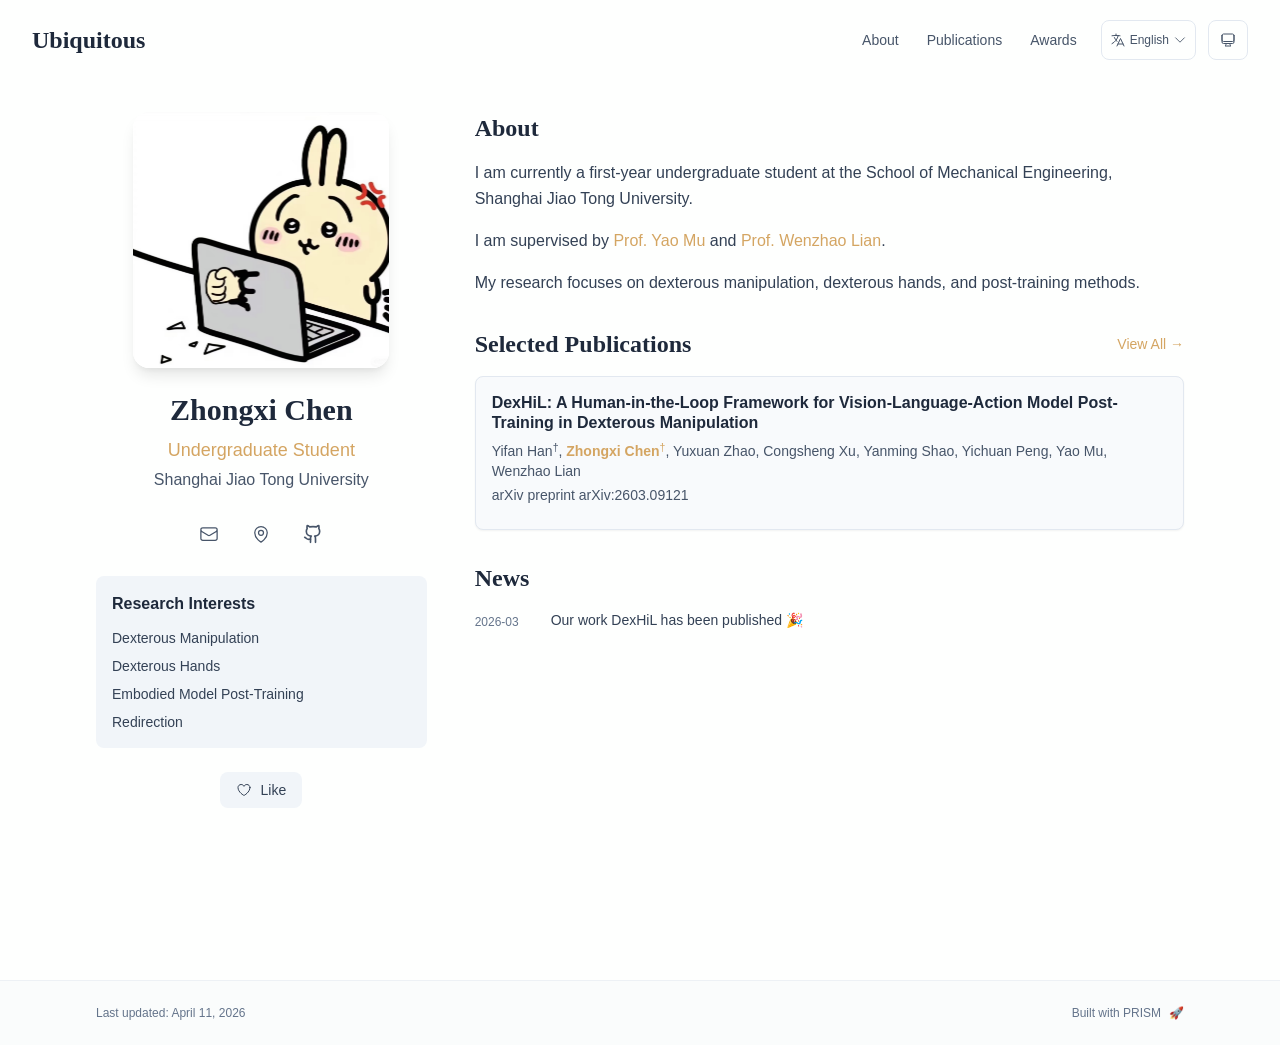
==== index.html @ fb428a72 "init" ====
<!DOCTYPE html><html lang="en" class="scroll-smooth"><head><meta charSet="utf-8"/><meta name="viewport" content="width=device-width, initial-scale=1"/><link rel="preload" as="image" href="/bio.jpg"/><link rel="stylesheet" href="/_next/static/css/1323167429cc407e.css" data-precedence="next"/><link rel="preload" as="script" fetchPriority="low" href="/_next/static/chunks/webpack-679b75d1c4c2027c.js"/><script src="/_next/static/chunks/4bd1b696-70b6d399998de86a.js" async=""></script><script src="/_next/static/chunks/684-5aaa8290a129f299.js" async=""></script><script src="/_next/static/chunks/main-app-9f7999b01383a808.js" async=""></script><script src="/_next/static/chunks/461-a9a5d7b05a71d978.js" async=""></script><script src="/_next/static/chunks/874-6cc630662f3664af.js" async=""></script><script src="/_next/static/chunks/291-e39730cc9327e39b.js" async=""></script><script src="/_next/static/chunks/app/layout-8f4f97a8c9567337.js" async=""></script><script src="/_next/static/chunks/178-595a94b9af1e67b5.js" async=""></script><script src="/_next/static/chunks/748-abdcac66b902b175.js" async=""></script><script src="/_next/static/chunks/app/page-a74ce406c91dd89a.js" async=""></script><link rel="icon" href="/favicon.jpg" type="image/svg+xml"/><link rel="dns-prefetch" href="https://jialeliu.com"/><link rel="preconnect" href="https://jialeliu.com" crossorigin=""/><link rel="preload" as="font" type="font/woff2" href="https://jialeliu.com/fonts/georgiab.woff2" crossorigin=""/><script>
              try {
                const theme = localStorage.getItem('theme-storage');
                const parsed = theme ? JSON.parse(theme) : null;
                const setting = parsed?.state?.theme || 'system';
                const prefersDark = typeof window !== 'undefined' && window.matchMedia && window.matchMedia('(prefers-color-scheme: dark)').matches;
                const effective = setting === 'dark' ? 'dark' : (setting === 'light' ? 'light' : (prefersDark ? 'dark' : 'light'));
                var root = document.documentElement;
                root.classList.add(effective);
                root.setAttribute('data-theme', effective);
              } catch (e) {
                var root = document.documentElement;
                root.classList.add('light');
                root.setAttribute('data-theme', 'light');
              }
            </script><script>
    try {
      const cfg = {"enabled":true,"locales":["zh","en"],"defaultLocale":"en","mode":"auto","fixedLocale":"en","persist":true,"switcher":true,"labels":{"zh":"中文","en":"English"}};
      const storageKey = 'locale-storage';
      const normalize = (value) => typeof value === 'string' ? value.trim().replace('_', '-').toLowerCase() : '';
      const matchLocale = (candidate) => {
        const normalized = normalize(candidate);
        if (!normalized) return null;
        if (cfg.locales.includes(normalized)) return normalized;
        const language = normalized.split('-')[0];
        if (cfg.locales.includes(language)) return language;
        return null;
      };

      let resolved = null;

      if (cfg.persist) {
        resolved = matchLocale(localStorage.getItem(storageKey));
      }

      if (!resolved) {
        if (cfg.mode === 'fixed') {
          resolved = cfg.fixedLocale;
        } else {
          resolved = matchLocale(navigator.language);
        }
      }

      if (!resolved) {
        resolved = cfg.defaultLocale;
      }

      const root = document.documentElement;
      root.lang = resolved;
      root.setAttribute('data-locale', resolved);

      if (cfg.persist) {
        localStorage.setItem(storageKey, resolved);
      }
    } catch (e) {
      const root = document.documentElement;
      root.lang = 'en';
      root.setAttribute('data-locale', 'en');
    }
  </script><title>Zhongxi Chen</title><meta name="description" content="Undergraduate student at Shanghai Jiao Tong University."/><meta name="author" content="Zhongxi Chen"/><meta name="keywords" content="Zhongxi Chen,PhD,Research,Shanghai Jiao Tong University"/><meta name="creator" content="Zhongxi Chen"/><meta name="publisher" content="Zhongxi Chen"/><meta property="og:title" content="Zhongxi Chen"/><meta property="og:description" content="Undergraduate student at Shanghai Jiao Tong University."/><meta property="og:site_name" content="Zhongxi Chen&#x27;s Academic Website"/><meta property="og:locale" content="en_US"/><meta property="og:type" content="website"/><meta name="twitter:card" content="summary"/><meta name="twitter:title" content="Zhongxi Chen"/><meta name="twitter:description" content="Undergraduate student at Shanghai Jiao Tong University."/><link rel="icon" href="/favicon.jpg"/><script>document.querySelectorAll('body link[rel="icon"], body link[rel="apple-touch-icon"]').forEach(el => document.head.appendChild(el))</script><script src="/_next/static/chunks/polyfills-42372ed130431b0a.js" noModule=""></script></head><body class="font-sans antialiased"><div style="visibility:hidden"><nav class="fixed top-0 left-0 right-0 z-50" data-headlessui-state=""><div class="transition-all duration-300 ease-out bg-transparent" style="transform:translateY(-100px)"><div class="max-w-7xl mx-auto px-4 sm:px-6 lg:px-8"><div class="flex justify-between items-center h-16 lg:h-20"><div class="flex-shrink-0" tabindex="0"><a class="text-xl lg:text-2xl font-serif font-semibold text-primary hover:text-accent transition-colors duration-200" href="/">Ubiquitous</a></div><div class="hidden lg:block"><div class="ml-10 flex items-center space-x-3"><div class="relative flex items-baseline space-x-1"><a data-nav-href="/" class="relative px-3 py-2 text-sm font-medium rounded-lg transition-colors duration-150 text-primary" href="/">About</a><a data-nav-href="/publications" class="relative px-3 py-2 text-sm font-medium rounded-lg transition-colors duration-150 text-neutral-600" href="/publications/">Publications</a><a data-nav-href="/awards" class="relative px-3 py-2 text-sm font-medium rounded-lg transition-colors duration-150 text-neutral-600" href="/awards/">Awards</a></div><div class="flex items-center justify-center w-14 h-10 rounded-lg border border-neutral-200 dark:border-[rgba(148,163,184,0.24)] bg-background dark:bg-neutral-800"><div class="w-6 h-4 rounded bg-neutral-300 animate-pulse"></div></div><div class="flex items-center justify-center w-10 h-10 rounded-lg border border-neutral-200 dark:border-[rgba(148,163,184,0.24)] bg-background dark:bg-neutral-800"><div class="w-4 h-4 rounded-full bg-neutral-300 animate-pulse"></div></div></div></div><div class="lg:hidden flex items-center space-x-2"><div class="flex items-center justify-center w-14 h-10 rounded-lg border border-neutral-200 dark:border-[rgba(148,163,184,0.24)] bg-background dark:bg-neutral-800"><div class="w-6 h-4 rounded bg-neutral-300 animate-pulse"></div></div><div class="flex items-center justify-center w-10 h-10 rounded-lg border border-neutral-200 dark:border-[rgba(148,163,184,0.24)] bg-background dark:bg-neutral-800"><div class="w-4 h-4 rounded-full bg-neutral-300 animate-pulse"></div></div><button class="inline-flex items-center justify-center p-2 rounded-md text-neutral-600 hover:text-primary hover:bg-neutral-100 dark:hover:bg-neutral-800 focus:outline-none focus:ring-2 focus:ring-inset focus:ring-accent transition-colors duration-200" id="headlessui-disclosure-button-«R7pdb»" type="button" aria-expanded="false" data-headlessui-state=""><span class="sr-only">Open main menu</span><div><svg xmlns="http://www.w3.org/2000/svg" fill="none" viewBox="0 0 24 24" stroke-width="1.5" stroke="currentColor" aria-hidden="true" data-slot="icon" class="block h-6 w-6"><path stroke-linecap="round" stroke-linejoin="round" d="M3.75 6.75h16.5M3.75 12h16.5m-16.5 5.25h16.5"></path></svg></div></button></div></div></div></div></nav><main class="min-h-screen pt-16 lg:pt-20"><div class="max-w-6xl mx-auto px-4 sm:px-6 lg:px-8 py-8 bg-background min-h-screen"><div class="grid grid-cols-1 lg:grid-cols-3 gap-12"><div class="lg:col-span-1"><div class="sticky top-8" style="opacity:0;transform:translateY(20px)"><div class="w-64 h-64 mx-auto mb-6 rounded-2xl overflow-hidden shadow-lg hover:shadow-xl transition-all duration-200 hover:scale-105"><img alt="Zhongxi Chen" width="256" height="256" decoding="async" data-nimg="1" class="w-full h-full object-cover object-[32%_center]" style="color:transparent" src="/bio.jpg"/></div><div class="text-center mb-6"><h1 class="text-3xl font-serif font-bold text-primary mb-2">Zhongxi Chen</h1><p class="text-lg text-accent font-medium mb-1">Undergraduate Student</p><p class="text-neutral-600 mb-2">Shanghai Jiao Tong University</p></div><div class="flex flex-wrap justify-center gap-3 sm:gap-4 mb-6 relative px-2"><div class="relative"><button class="p-2 sm:p-2 transition-colors duration-200 text-neutral-600 dark:text-neutral-400 hover:text-accent" aria-label="Email"><svg xmlns="http://www.w3.org/2000/svg" fill="none" viewBox="0 0 24 24" stroke-width="1.5" stroke="currentColor" aria-hidden="true" data-slot="icon" class="h-5 w-5"><path stroke-linecap="round" stroke-linejoin="round" d="M21.75 6.75v10.5a2.25 2.25 0 0 1-2.25 2.25h-15a2.25 2.25 0 0 1-2.25-2.25V6.75m19.5 0A2.25 2.25 0 0 0 19.5 4.5h-15a2.25 2.25 0 0 0-2.25 2.25m19.5 0v.243a2.25 2.25 0 0 1-1.07 1.916l-7.5 4.615a2.25 2.25 0 0 1-2.36 0L3.32 8.91a2.25 2.25 0 0 1-1.07-1.916V6.75"></path></svg></button></div><div class="relative"><button class="p-2 sm:p-2 transition-colors duration-200 text-neutral-600 dark:text-neutral-400 hover:text-accent" aria-label="Location"><svg xmlns="http://www.w3.org/2000/svg" fill="none" viewBox="0 0 24 24" stroke-width="1.5" stroke="currentColor" aria-hidden="true" data-slot="icon" class="h-5 w-5"><path stroke-linecap="round" stroke-linejoin="round" d="M15 10.5a3 3 0 1 1-6 0 3 3 0 0 1 6 0Z"></path><path stroke-linecap="round" stroke-linejoin="round" d="M19.5 10.5c0 7.142-7.5 11.25-7.5 11.25S4.5 17.642 4.5 10.5a7.5 7.5 0 1 1 15 0Z"></path></svg></button></div><a href="https://github.com/ChenZhongxi-sjtu" target="_blank" rel="noopener noreferrer" class="p-2 sm:p-2 text-neutral-600 dark:text-neutral-400 hover:text-accent transition-colors duration-200" aria-label="GitHub"><svg xmlns="http://www.w3.org/2000/svg" width="24" height="24" viewBox="0 0 24 24" fill="none" stroke="currentColor" stroke-width="2" stroke-linecap="round" stroke-linejoin="round" class="lucide lucide-github h-5 w-5" aria-hidden="true"><path d="M15 22v-4a4.8 4.8 0 0 0-1-3.5c3 0 6-2 6-5.5.08-1.25-.27-2.48-1-3.5.28-1.15.28-2.35 0-3.5 0 0-1 0-3 1.5-2.64-.5-5.36-.5-8 0C6 2 5 2 5 2c-.3 1.15-.3 2.35 0 3.5A5.403 5.403 0 0 0 4 9c0 3.5 3 5.5 6 5.5-.39.49-.68 1.05-.85 1.65-.17.6-.22 1.23-.15 1.85v4"></path><path d="M9 18c-4.51 2-5-2-7-2"></path></svg></a></div><div class="bg-neutral-100 dark:bg-neutral-800 rounded-lg p-4 mb-6 hover:shadow-lg transition-all duration-200 hover:scale-[1.02]"><h3 class="font-semibold text-primary mb-3">Research Interests</h3><div class="space-y-2 text-sm text-neutral-700 dark:text-neutral-500"><div>Dexterous Manipulation</div><div>Dexterous Hands</div><div>Embodied Model Post-Training</div><div>Redirection</div></div></div><div class="flex justify-center"><div class="relative"><button class="flex items-center space-x-2 px-4 py-2 rounded-lg font-medium text-sm transition-all duration-200 bg-neutral-100 dark:bg-neutral-800 text-neutral-700 dark:text-neutral-500 hover:bg-red-50 dark:hover:bg-red-900/20 hover:text-red-600 dark:hover:text-red-400 cursor-pointer" tabindex="0"><svg xmlns="http://www.w3.org/2000/svg" fill="none" viewBox="0 0 24 24" stroke-width="1.5" stroke="currentColor" aria-hidden="true" data-slot="icon" class="h-4 w-4"><path stroke-linecap="round" stroke-linejoin="round" d="M21 8.25c0-2.485-2.099-4.5-4.688-4.5-1.935 0-3.597 1.126-4.312 2.733-.715-1.607-2.377-2.733-4.313-2.733C5.1 3.75 3 5.765 3 8.25c0 7.22 9 12 9 12s9-4.78 9-12Z"></path></svg><span>Like</span></button></div></div></div></div><div class="lg:col-span-2 space-y-8"><section id="about" class="scroll-mt-24 space-y-8"><section style="opacity:0;transform:translateY(20px)"><h2 class="text-2xl font-serif font-bold text-primary mb-4">About</h2><div class="text-neutral-700 dark:text-neutral-600 leading-relaxed"><p class="mb-4 last:mb-0">I am currently a first-year undergraduate student at the School of Mechanical Engineering, Shanghai Jiao Tong University.</p>
<p class="mb-4 last:mb-0">I am supervised by <a href="https://yaomarkmu.github.io/" node="[object Object]" target="_blank" rel="noopener noreferrer" class="text-accent font-medium transition-all duration-200 rounded hover:bg-accent/10 hover:shadow-sm">Prof. Yao Mu</a> and <a href="https://lianwenzhao.github.io/" node="[object Object]" target="_blank" rel="noopener noreferrer" class="text-accent font-medium transition-all duration-200 rounded hover:bg-accent/10 hover:shadow-sm">Prof. Wenzhao Lian</a>.</p>
<p class="mb-4 last:mb-0">My research focuses on dexterous manipulation, dexterous hands, and post-training methods.</p></div></section><section style="opacity:0;transform:translateY(20px)"><div class="flex items-center justify-between mb-4"><h2 class="text-2xl font-serif font-bold text-primary">Selected Publications</h2><a class="text-accent hover:text-accent-dark text-sm font-medium transition-all duration-200 rounded hover:bg-accent/10 hover:shadow-sm" href="/publications/">View All<!-- --> →</a></div><div class="space-y-4"><div class="bg-neutral-50 dark:bg-neutral-800 p-4 rounded-lg shadow-sm border border-neutral-200 dark:border-[rgba(148,163,184,0.24)] hover:shadow-lg transition-all duration-200 hover:scale-[1.02]" style="opacity:0;transform:translateY(20px)"><h3 class="font-semibold text-primary mb-2 leading-tight">DexHiL: A Human-in-the-Loop Framework for Vision-Language-Action Model Post-Training in Dexterous Manipulation</h3><p class="text-sm text-neutral-600 dark:text-neutral-500 mb-1"><span><span class=" ">Yifan Han</span><sup class="ml-0 text-neutral-600 dark:text-neutral-500">†</sup>, </span><span><span class="font-semibold text-accent ">Zhongxi Chen</span><sup class="ml-0 text-accent">†</sup>, </span><span><span class=" ">Yuxuan Zhao</span>, </span><span><span class=" ">Congsheng Xu</span>, </span><span><span class=" ">Yanming Shao</span>, </span><span><span class=" ">Yichuan Peng</span>, </span><span><span class=" ">Yao Mu</span>, </span><span><span class=" ">Wenzhao Lian</span></span></p><p class="text-sm text-neutral-600 dark:text-neutral-500 mb-2">arXiv preprint arXiv:2603.09121</p></div></div></section><section style="opacity:0;transform:translateY(20px)"><h2 class="text-2xl font-serif font-bold text-primary mb-4">News</h2><div class="space-y-3"><div class="flex items-start space-x-3"><span class="text-xs text-neutral-500 mt-1 w-16 flex-shrink-0">2026-03</span><p class="text-sm text-neutral-700">Our work DexHiL has been published 🎉</p></div></div></section></section></div></div></div><!--$--><!--/$--><!--$--><!--/$--></main><footer class="border-t border-neutral-200/50 bg-neutral-50/50 dark:bg-neutral-900/50 dark:border-neutral-700/50"><div class="max-w-6xl mx-auto px-4 sm:px-6 lg:px-8 py-6"><div class="flex flex-col sm:flex-row justify-between items-center gap-2"><p class="text-xs text-neutral-500">Last updated<!-- -->: <!-- -->April 11, 2026</p><p class="text-xs text-neutral-500 flex items-center"><a href="https://github.com/xyjoey/PRISM" target="_blank" rel="noopener noreferrer">Built with PRISM</a><span class="ml-2">🚀</span></p></div></div></footer></div><script src="/_next/static/chunks/webpack-679b75d1c4c2027c.js" async=""></script><script>(self.__next_f=self.__next_f||[]).push([0])</script><script>self.__next_f.push([1,"1:\"$Sreact.fragment\"\n3:I[3719,[\"461\",\"static/chunks/461-a9a5d7b05a71d978.js\",\"874\",\"static/chunks/874-6cc630662f3664af.js\",\"291\",\"static/chunks/291-e39730cc9327e39b.js\",\"177\",\"static/chunks/app/layout-8f4f97a8c9567337.js\"],\"ThemeProvider\"]\n4:I[310,[\"461\",\"static/chunks/461-a9a5d7b05a71d978.js\",\"874\",\"static/chunks/874-6cc630662f3664af.js\",\"291\",\"static/chunks/291-e39730cc9327e39b.js\",\"177\",\"static/chunks/app/layout-8f4f97a8c9567337.js\"],\"LocaleProvider\"]\n5:I[4574,[\"461\",\"static/chunks/461-a9a5d7b05a71d978.js\",\"874\",\"static/chunks/874-6cc630662f3664af.js\",\"291\",\"static/chunks/291-e39730cc9327e39b.js\",\"177\",\"static/chunks/app/layout-8f4f97a8c9567337.js\"],\"default\"]\n6:I[7555,[],\"\"]\n7:I[1295,[],\"\"]\n8:I[2548,[\"461\",\"static/chunks/461-a9a5d7b05a71d978.js\",\"874\",\"static/chunks/874-6cc630662f3664af.js\",\"291\",\"static/chunks/291-e39730cc9327e39b.js\",\"177\",\"static/chunks/app/layout-8f4f97a8c9567337.js\"],\"default\"]\n9:I[6613,[\"461\",\"static/chunks/461-a9a5d7b05a71d978.js\",\"178\",\"static/chunks/178-595a94b9af1e67b5.js\",\"874\",\"static/chunks/874-6cc630662f3664af.js\",\"748\",\"static/chunks/748-abdcac66b902b175.js\",\"974\",\"static/chunks/app/page-a74ce406c91dd89a.js\"],\"default\"]\na:I[9665,[],\"MetadataBoundary\"]\nc:I[9665,[],\"OutletBoundary\"]\nf:I[4911,[],\"AsyncMetadataOutlet\"]\n11:I[9665,[],\"ViewportBoundary\"]\n13:I[6614,[],\"\"]\n:HL[\"/_next/static/css/1323167429cc407e.css\",\"style\"]\n2:T590,\n    try {\n      const cfg = {\"enabled\":true,\"locales\":[\"zh\",\"en\"],\"defaultLocale\":\"en\",\"mode\":\"auto\",\"fixedLocale\":\"en\",\"persist\":true,\"switcher\":true,\"labels\":{\"zh\":\"中文\",\"en\":\"English\"}};\n      const storageKey = 'locale-storage';\n      const normalize = (value) =\u003e typeof value === 'string' ? value.trim().replace('_', '-').toLowerCase() : '';\n      const matchLocale = (candidate) =\u003e {\n        const normalized = normalize(candidate);\n        if (!normalized) return null;\n        if (cfg.locales.includes(normalized)) return normalized;\n        const language = normalized.split('-')[0];\n        if (cfg.locales.includes(language)) return language;\n        "])</script><script>self.__next_f.push([1,"return null;\n      };\n\n      let resolved = null;\n\n      if (cfg.persist) {\n        resolved = matchLocale(localStorage.getItem(storageKey));\n      }\n\n      if (!resolved) {\n        if (cfg.mode === 'fixed') {\n          resolved = cfg.fixedLocale;\n        } else {\n          resolved = matchLocale(navigator.language);\n        }\n      }\n\n      if (!resolved) {\n        resolved = cfg.defaultLocale;\n      }\n\n      const root = document.documentElement;\n      root.lang = resolved;\n      root.setAttribute('data-locale', resolved);\n\n      if (cfg.persist) {\n        localStorage.setItem(storageKey, resolved);\n      }\n    } catch (e) {\n      const root = document.documentElement;\n      root.lang = 'en';\n      root.setAttribute('data-locale', 'en');\n    }\n  "])</script><script>self.__next_f.push([1,"0:{\"P\":null,\"b\":\"T5eNKqXE-JGjqHusORMKW\",\"p\":\"\",\"c\":[\"\",\"\"],\"i\":false,\"f\":[[[\"\",{\"children\":[\"__PAGE__\",{}]},\"$undefined\",\"$undefined\",true],[\"\",[\"$\",\"$1\",\"c\",{\"children\":[[[\"$\",\"link\",\"0\",{\"rel\":\"stylesheet\",\"href\":\"/_next/static/css/1323167429cc407e.css\",\"precedence\":\"next\",\"crossOrigin\":\"$undefined\",\"nonce\":\"$undefined\"}]],[\"$\",\"html\",null,{\"lang\":\"en\",\"className\":\"scroll-smooth\",\"suppressHydrationWarning\":true,\"children\":[[\"$\",\"head\",null,{\"children\":[[\"$\",\"link\",null,{\"rel\":\"icon\",\"href\":\"/favicon.jpg\",\"type\":\"image/svg+xml\"}],[\"$\",\"link\",null,{\"rel\":\"dns-prefetch\",\"href\":\"https://jialeliu.com\"}],[\"$\",\"link\",null,{\"rel\":\"preconnect\",\"href\":\"https://jialeliu.com\",\"crossOrigin\":\"\"}],[\"$\",\"link\",null,{\"rel\":\"preload\",\"as\":\"font\",\"type\":\"font/woff2\",\"href\":\"https://jialeliu.com/fonts/georgiab.woff2\",\"crossOrigin\":\"\"}],[\"$\",\"script\",null,{\"dangerouslySetInnerHTML\":{\"__html\":\"\\n              try {\\n                const theme = localStorage.getItem('theme-storage');\\n                const parsed = theme ? JSON.parse(theme) : null;\\n                const setting = parsed?.state?.theme || 'system';\\n                const prefersDark = typeof window !== 'undefined' \u0026\u0026 window.matchMedia \u0026\u0026 window.matchMedia('(prefers-color-scheme: dark)').matches;\\n                const effective = setting === 'dark' ? 'dark' : (setting === 'light' ? 'light' : (prefersDark ? 'dark' : 'light'));\\n                var root = document.documentElement;\\n                root.classList.add(effective);\\n                root.setAttribute('data-theme', effective);\\n              } catch (e) {\\n                var root = document.documentElement;\\n                root.classList.add('light');\\n                root.setAttribute('data-theme', 'light');\\n              }\\n            \"}}],[\"$\",\"script\",null,{\"dangerouslySetInnerHTML\":{\"__html\":\"$2\"}}]]}],[\"$\",\"body\",null,{\"className\":\"font-sans antialiased\",\"children\":[\"$\",\"$L3\",null,{\"children\":[\"$\",\"$L4\",null,{\"config\":{\"enabled\":true,\"locales\":[\"zh\",\"en\"],\"defaultLocale\":\"en\",\"mode\":\"auto\",\"fixedLocale\":\"en\",\"persist\":true,\"switcher\":true,\"labels\":{\"zh\":\"中文\",\"en\":\"English\"}},\"children\":[[\"$\",\"$L5\",null,{\"items\":[{\"title\":\"About\",\"type\":\"page\",\"target\":\"about\",\"href\":\"/\"},{\"title\":\"Publications\",\"type\":\"page\",\"target\":\"publications\",\"href\":\"/publications\"},{\"title\":\"Awards\",\"type\":\"page\",\"target\":\"awards\",\"href\":\"/awards\"}],\"siteTitle\":\"Ubiquitous\",\"enableOnePageMode\":false,\"i18n\":\"$0:f:0:1:1:props:children:1:props:children:1:props:children:props:children:props:config\",\"itemsByLocale\":{\"zh\":[{\"title\":\"关于我\",\"type\":\"page\",\"target\":\"about\",\"href\":\"/\"},{\"title\":\"论文\",\"type\":\"page\",\"target\":\"publications\",\"href\":\"/publications\"},{\"title\":\"奖项\",\"type\":\"page\",\"target\":\"awards\",\"href\":\"/awards\"}],\"en\":[{\"title\":\"About\",\"type\":\"page\",\"target\":\"about\",\"href\":\"/\"},{\"title\":\"Publications\",\"type\":\"page\",\"target\":\"publications\",\"href\":\"/publications\"},{\"title\":\"Awards\",\"type\":\"page\",\"target\":\"awards\",\"href\":\"/awards\"}]},\"siteTitleByLocale\":{\"zh\":\"Ubiquitous\",\"en\":\"Ubiquitous\"}}],[\"$\",\"main\",null,{\"className\":\"min-h-screen pt-16 lg:pt-20\",\"children\":[\"$\",\"$L6\",null,{\"parallelRouterKey\":\"children\",\"error\":\"$undefined\",\"errorStyles\":\"$undefined\",\"errorScripts\":\"$undefined\",\"template\":[\"$\",\"$L7\",null,{}],\"templateStyles\":\"$undefined\",\"templateScripts\":\"$undefined\",\"notFound\":[[[\"$\",\"title\",null,{\"children\":\"404: This page could not be found.\"}],[\"$\",\"div\",null,{\"style\":{\"fontFamily\":\"system-ui,\\\"Segoe UI\\\",Roboto,Helvetica,Arial,sans-serif,\\\"Apple Color Emoji\\\",\\\"Segoe UI Emoji\\\"\",\"height\":\"100vh\",\"textAlign\":\"center\",\"display\":\"flex\",\"flexDirection\":\"column\",\"alignItems\":\"center\",\"justifyContent\":\"center\"},\"children\":[\"$\",\"div\",null,{\"children\":[[\"$\",\"style\",null,{\"dangerouslySetInnerHTML\":{\"__html\":\"body{color:#000;background:#fff;margin:0}.next-error-h1{border-right:1px solid rgba(0,0,0,.3)}@media (prefers-color-scheme:dark){body{color:#fff;background:#000}.next-error-h1{border-right:1px solid rgba(255,255,255,.3)}}\"}}],[\"$\",\"h1\",null,{\"className\":\"next-error-h1\",\"style\":{\"display\":\"inline-block\",\"margin\":\"0 20px 0 0\",\"padding\":\"0 23px 0 0\",\"fontSize\":24,\"fontWeight\":500,\"verticalAlign\":\"top\",\"lineHeight\":\"49px\"},\"children\":404}],[\"$\",\"div\",null,{\"style\":{\"display\":\"inline-block\"},\"children\":[\"$\",\"h2\",null,{\"style\":{\"fontSize\":14,\"fontWeight\":400,\"lineHeight\":\"49px\",\"margin\":0},\"children\":\"This page could not be found.\"}]}]]}]}]],[]],\"forbidden\":\"$undefined\",\"unauthorized\":\"$undefined\"}]}],[\"$\",\"$L8\",null,{\"lastUpdated\":\"April 11, 2026\",\"lastUpdatedByLocale\":{\"zh\":\"2026年4月10日\",\"en\":\"April 11, 2026\"},\"defaultLocale\":\"en\"}]]}]}]}]]}]]}],{\"children\":[\"__PAGE__\",[\"$\",\"$1\",\"c\",{\"children\":[[\"$\",\"$L9\",null,{\"dataByLocale\":{\"zh\":{\"author\":{\"name\":\"陈钟希\",\"title\":\"本科生\",\"institution\":\"上海交通大学\",\"avatar\":\"/bio.jpg\"},\"social\":{\"email\":\"chenzhongxi@sjtu.edu.cn\",\"location\":\"上海，中国\",\"location_details\":[\"上海交大思源湖\"],\"github\":\"https://github.com/ChenZhongxi-sjtu\"},\"features\":{\"enable_likes\":true,\"enable_one_page_mode\":false},\"enableOnePageMode\":false,\"researchInterests\":[\"灵巧操作\",\"灵巧手\",\"具身模型后训练\",\"重定向\"],\"pagesToShow\":[{\"type\":\"about\",\"id\":\"about\",\"sections\":[{\"id\":\"about\",\"type\":\"markdown\",\"source\":\"bio.md\",\"title\":\"关于我\",\"content\":\"我目前是上海交通大学机械与动力工程学院的一年级本科生。\\n\\n我的指导老师是 [穆尧老师](https://yaomarkmu.github.io/) 和 [连文昭教授](https://lianwenzhao.github.io/) 。\\n\\n\\n我的研究主要关注于灵巧操作，灵巧手以及后训练方案。\\n\"},{\"id\":\"featured_publications\",\"type\":\"publications\",\"title\":\"精选论文\",\"filter\":\"selected\",\"limit\":5,\"publications\":[{\"id\":\"han2026dexhil\",\"title\":\"DexHiL: A Human-in-the-Loop Framework for Vision-Language-Action Model Post-Training in Dexterous Manipulation\",\"authors\":[{\"name\":\"Yifan Han\",\"isHighlighted\":false,\"isCorresponding\":true,\"isCoAuthor\":false},{\"name\":\"Zhongxi Chen\",\"isHighlighted\":true,\"isCorresponding\":true,\"isCoAuthor\":false},{\"name\":\"Yuxuan Zhao\",\"isHighlighted\":false,\"isCorresponding\":false,\"isCoAuthor\":false},{\"name\":\"Congsheng Xu\",\"isHighlighted\":false,\"isCorresponding\":false,\"isCoAuthor\":false},{\"name\":\"Yanming Shao\",\"isHighlighted\":false,\"isCorresponding\":false,\"isCoAuthor\":false},{\"name\":\"Yichuan Peng\",\"isHighlighted\":false,\"isCorresponding\":false,\"isCoAuthor\":false},{\"name\":\"Yao Mu\",\"isHighlighted\":false,\"isCorresponding\":false,\"isCoAuthor\":false},{\"name\":\"Wenzhao Lian\",\"isHighlighted\":false,\"isCorresponding\":false,\"isCoAuthor\":false}],\"year\":2026,\"type\":\"journal\",\"status\":\"published\",\"tags\":[],\"keywords\":\"$0:f:0:1:2:children:1:props:children:0:props:dataByLocale:zh:pagesToShow:0:sections:1:publications:0:tags\",\"researchArea\":\"machine-learning\",\"journal\":\"arXiv preprint arXiv:2603.09121\",\"conference\":\"\",\"code\":\"https://github.com/SJTU-Scalelab/DexHiL\",\"abstract\":\"We propose DexHiL, an intervention-aware post-training framework that enables VLA models to learn from human corrections, significantly improving success rates in complex dexterous manipulation tasks.\",\"description\":\"\",\"selected\":true,\"preview\":\"projects/dexhil_thumb.png\",\"bibtex\":\"@article{han2026dexhil,\\n  title = {DexHiL: A Human-in-the-Loop Framework for Vision-Language-Action Model Post-Training in Dexterous Manipulation},\\n  author = {Han, Yifan and Chen, Zhongxi and Zhao, Yuxuan and Xu, Congsheng and Shao, Yanming and Peng, Yichuan and Mu, Yao and Lian, Wenzhao},\\n  journal = {arXiv preprint arXiv:2603.09121},\\n  year = {2026},\\n  abbr = {DexHiL},\\n  abstract = {We propose DexHiL, an intervention-aware post-training framework that enables VLA models to learn from human corrections, significantly improving success rates in complex dexterous manipulation tasks.},\\n  pdf = {https://arxiv.org/abs/2603.09121},\\n  website = {https://example.com/dexhil}\\n}\"}]},{\"id\":\"news\",\"type\":\"list\",\"title\":\"动态\",\"source\":\"news.toml\",\"items\":[{\"date\":\"2026-3\",\"content\":\"我们的工作DexHiL发表了 🎉\"}]}]}]},\"en\":{\"author\":{\"name\":\"Zhongxi Chen\",\"title\":\"Undergraduate Student\",\"institution\":\"Shanghai Jiao Tong University\",\"avatar\":\"/bio.jpg\"},\"social\":{\"email\":\"chenzhongxi@sjtu.edu.cn\",\"location\":\"Shanghai, China\",\"location_details\":[\"Siyuan Lake, Shanghai Jiao Tong University\"],\"github\":\"https://github.com/ChenZhongxi-sjtu\"},\"features\":{\"enable_likes\":true,\"enable_one_page_mode\":false},\"enableOnePageMode\":false,\"researchInterests\":[\"Dexterous Manipulation\",\"Dexterous Hands\",\"Embodied Model Post-Training\",\"Redirection\"],\"pagesToShow\":[{\"type\":\"about\",\"id\":\"about\",\"sections\":[{\"id\":\"about\",\"type\":\"markdown\",\"source\":\"bio.md\",\"title\":\"About\",\"content\":\"I am currently a first-year undergraduate student at the School of Mechanical Engineering, Shanghai Jiao Tong University.\\n\\nI am supervised by [Prof. Yao Mu](https://yaomarkmu.github.io/) and [Prof. Wenzhao Lian](https://lianwenzhao.github.io/).\\n\\nMy research focuses on dexterous manipulation, dexterous hands, and post-training methods.\"},{\"id\":\"featured_publications\",\"type\":\"publications\",\"title\":\"Selected Publications\",\"filter\":\"selected\",\"limit\":5,\"publications\":[{\"id\":\"han2026dexhil\",\"title\":\"DexHiL: A Human-in-the-Loop Framework for Vision-Language-Action Model Post-Training in Dexterous Manipulation\",\"authors\":[{\"name\":\"Yifan Han\",\"isHighlighted\":false,\"isCorresponding\":true,\"isCoAuthor\":false},{\"name\":\"Zhongxi Chen\",\"isHighlighted\":true,\"isCorresponding\":true,\"isCoAuthor\":false},{\"name\":\"Yuxuan Zhao\",\"isHighlighted\":false,\"isCorresponding\":false,\"isCoAuthor\":false},{\"name\":\"Congsheng Xu\",\"isHighlighted\":false,\"isCorresponding\":false,\"isCoAuthor\":false},{\"name\":\"Yanming Shao\",\"isHighlighted\":false,\"isCorresponding\":false,\"isCoAuthor\":false},{\"name\":\"Yichuan Peng\",\"isHighlighted\":false,\"isCorresponding\":false,\"isCoAuthor\":false},{\"name\":\"Yao Mu\",\"isHighlighted\":false,\"isCorresponding\":false,\"isCoAuthor\":false},{\"name\":\"Wenzhao Lian\",\"isHighlighted\":false,\"isCorresponding\":false,\"isCoAuthor\":false}],\"year\":2026,\"type\":\"journal\",\"status\":\"published\",\"tags\":[],\"keywords\":\"$0:f:0:1:2:children:1:props:children:0:props:dataByLocale:en:pagesToShow:0:sections:1:publications:0:tags\",\"researchArea\":\"machine-learning\",\"journal\":\"arXiv preprint arXiv:2603.09121\",\"conference\":\"\",\"code\":\"https://github.com/SJTU-Scalelab/DexHiL\",\"abstract\":\"We propose DexHiL, an intervention-aware post-training framework that enables VLA models to learn from human corrections, significantly improving success rates in complex dexterous manipulation tasks.\",\"description\":\"\",\"selected\":true,\"preview\":\"projects/dexhil_thumb.png\",\"bibtex\":\"@article{han2026dexhil,\\n  title = {DexHiL: A Human-in-the-Loop Framework for Vision-Language-Action Model Post-Training in Dexterous Manipulation},\\n  author = {Han, Yifan and Chen, Zhongxi and Zhao, Yuxuan and Xu, Congsheng and Shao, Yanming and Peng, Yichuan and Mu, Yao and Lian, Wenzhao},\\n  journal = {arXiv preprint arXiv:2603.09121},\\n  year = {2026},\\n  abbr = {DexHiL},\\n  abstract = {We propose DexHiL, an intervention-aware post-training framework that enables VLA models to learn from human corrections, significantly improving success rates in complex dexterous manipulation tasks.},\\n  pdf = {https://arxiv.org/abs/2603.09121},\\n  website = {https://example.com/dexhil}\\n}\"}]},{\"id\":\"news\",\"type\":\"list\",\"title\":\"News\",\"source\":\"news.toml\",\"items\":[{\"date\":\"2026-03\",\"content\":\"Our work DexHiL has been published 🎉\"}]}]}]}},\"defaultLocale\":\"en\"}],[\"$\",\"$La\",null,{\"children\":\"$Lb\"}],null,[\"$\",\"$Lc\",null,{\"children\":[\"$Ld\",\"$Le\",[\"$\",\"$Lf\",null,{\"promise\":\"$@10\"}]]}]]}],{},null,false]},null,false],[\"$\",\"$1\",\"h\",{\"children\":[null,[\"$\",\"$1\",\"PvGHUyjW36K5Cw9yDrr2x\",{\"children\":[[\"$\",\"$L11\",null,{\"children\":\"$L12\"}],null]}],null]}],false]],\"m\":\"$undefined\",\"G\":[\"$13\",\"$undefined\"],\"s\":false,\"S\":true}\n"])</script><script>self.__next_f.push([1,"14:\"$Sreact.suspense\"\n15:I[4911,[],\"AsyncMetadata\"]\nb:[\"$\",\"$14\",null,{\"fallback\":null,\"children\":[\"$\",\"$L15\",null,{\"promise\":\"$@16\"}]}]\n"])</script><script>self.__next_f.push([1,"e:null\n"])</script><script>self.__next_f.push([1,"12:[[\"$\",\"meta\",\"0\",{\"charSet\":\"utf-8\"}],[\"$\",\"meta\",\"1\",{\"name\":\"viewport\",\"content\":\"width=device-width, initial-scale=1\"}]]\nd:null\n"])</script><script>self.__next_f.push([1,"16:{\"metadata\":[[\"$\",\"title\",\"0\",{\"children\":\"Zhongxi Chen\"}],[\"$\",\"meta\",\"1\",{\"name\":\"description\",\"content\":\"Undergraduate student at Shanghai Jiao Tong University.\"}],[\"$\",\"meta\",\"2\",{\"name\":\"author\",\"content\":\"Zhongxi Chen\"}],[\"$\",\"meta\",\"3\",{\"name\":\"keywords\",\"content\":\"Zhongxi Chen,PhD,Research,Shanghai Jiao Tong University\"}],[\"$\",\"meta\",\"4\",{\"name\":\"creator\",\"content\":\"Zhongxi Chen\"}],[\"$\",\"meta\",\"5\",{\"name\":\"publisher\",\"content\":\"Zhongxi Chen\"}],[\"$\",\"meta\",\"6\",{\"property\":\"og:title\",\"content\":\"Zhongxi Chen\"}],[\"$\",\"meta\",\"7\",{\"property\":\"og:description\",\"content\":\"Undergraduate student at Shanghai Jiao Tong University.\"}],[\"$\",\"meta\",\"8\",{\"property\":\"og:site_name\",\"content\":\"Zhongxi Chen's Academic Website\"}],[\"$\",\"meta\",\"9\",{\"property\":\"og:locale\",\"content\":\"en_US\"}],[\"$\",\"meta\",\"10\",{\"property\":\"og:type\",\"content\":\"website\"}],[\"$\",\"meta\",\"11\",{\"name\":\"twitter:card\",\"content\":\"summary\"}],[\"$\",\"meta\",\"12\",{\"name\":\"twitter:title\",\"content\":\"Zhongxi Chen\"}],[\"$\",\"meta\",\"13\",{\"name\":\"twitter:description\",\"content\":\"Undergraduate student at Shanghai Jiao Tong University.\"}],[\"$\",\"link\",\"14\",{\"rel\":\"icon\",\"href\":\"/favicon.jpg\"}]],\"error\":null,\"digest\":\"$undefined\"}\n10:{\"metadata\":\"$16:metadata\",\"error\":null,\"digest\":\"$undefined\"}\n"])</script></body></html>
---- _next/static/css/1323167429cc407e.css ----
/*! tailwindcss v4.1.10 | MIT License | https://tailwindcss.com */@layer properties{@supports (((-webkit-hyphens:none)) and (not (margin-trim:inline))) or ((-moz-orient:inline) and (not (color:rgb(from red r g b)))){*,::backdrop,:after,:before{--tw-translate-x:0;--tw-translate-y:0;--tw-translate-z:0;--tw-rotate-x:initial;--tw-rotate-y:initial;--tw-rotate-z:initial;--tw-skew-x:initial;--tw-skew-y:initial;--tw-space-y-reverse:0;--tw-space-x-reverse:0;--tw-border-style:solid;--tw-leading:initial;--tw-font-weight:initial;--tw-shadow:0 0 #0000;--tw-shadow-color:initial;--tw-shadow-alpha:100%;--tw-inset-shadow:0 0 #0000;--tw-inset-shadow-color:initial;--tw-inset-shadow-alpha:100%;--tw-ring-color:initial;--tw-ring-shadow:0 0 #0000;--tw-inset-ring-color:initial;--tw-inset-ring-shadow:0 0 #0000;--tw-ring-inset:initial;--tw-ring-offset-width:0px;--tw-ring-offset-color:#fff;--tw-ring-offset-shadow:0 0 #0000;--tw-blur:initial;--tw-brightness:initial;--tw-contrast:initial;--tw-grayscale:initial;--tw-hue-rotate:initial;--tw-invert:initial;--tw-opacity:initial;--tw-saturate:initial;--tw-sepia:initial;--tw-drop-shadow:initial;--tw-drop-shadow-color:initial;--tw-drop-shadow-alpha:100%;--tw-drop-shadow-size:initial;--tw-backdrop-blur:initial;--tw-backdrop-brightness:initial;--tw-backdrop-contrast:initial;--tw-backdrop-grayscale:initial;--tw-backdrop-hue-rotate:initial;--tw-backdrop-invert:initial;--tw-backdrop-opacity:initial;--tw-backdrop-saturate:initial;--tw-backdrop-sepia:initial;--tw-duration:initial;--tw-ease:initial;--tw-scale-x:1;--tw-scale-y:1;--tw-scale-z:1}}}@layer theme{:host,:root{--font-sans:"Inter",-apple-system,BlinkMacSystemFont,"Segoe UI",Roboto,sans-serif;--color-red-50:oklch(97.1% .013 17.38);--color-red-400:oklch(70.4% .191 22.216);--color-red-600:oklch(57.7% .245 27.325);--color-red-900:oklch(39.6% .141 25.723);--color-white:#fff;--spacing:.25rem;--container-2xl:42rem;--container-3xl:48rem;--container-4xl:56rem;--container-6xl:72rem;--container-7xl:80rem;--text-xs:.75rem;--text-xs--line-height:calc(1/.75);--text-sm:.875rem;--text-sm--line-height:calc(1.25/.875);--text-base:1rem;--text-base--line-height:calc(1.5/1);--text-lg:1.125rem;--text-lg--line-height:calc(1.75/1.125);--text-xl:1.25rem;--text-xl--line-height:calc(1.75/1.25);--text-2xl:1.5rem;--text-2xl--line-height:calc(2/1.5);--text-3xl:1.875rem;--text-3xl--line-height:calc(2.25/1.875);--text-4xl:2.25rem;--text-4xl--line-height:calc(2.5/2.25);--font-weight-medium:500;--font-weight-semibold:600;--font-weight-bold:700;--leading-tight:1.25;--leading-relaxed:1.625;--radius-md:.375rem;--radius-lg:.5rem;--radius-xl:.75rem;--radius-2xl:1rem;--ease-out:cubic-bezier(0,0,.2,1);--animate-pulse:pulse 2s cubic-bezier(.4,0,.6,1)infinite;--blur-xl:24px;--aspect-video:16/9;--default-transition-duration:.15s;--default-transition-timing-function:cubic-bezier(.4,0,.2,1);--default-font-family:"Inter",-apple-system,BlinkMacSystemFont,"Segoe UI",Roboto,sans-serif;--default-mono-font-family:"SF Mono",Monaco,"Cascadia Code","Roboto Mono",Consolas,"Courier New",monospace;--line-height-normal:1.5;--shadow-glass:0 8px 32px 0 #1f26875e}}@layer base{*,::backdrop,:after,:before{box-sizing:border-box;border:0 solid;margin:0;padding:0}::file-selector-button{box-sizing:border-box;border:0 solid;margin:0;padding:0}:host,html{-webkit-text-size-adjust:100%;tab-size:4;line-height:1.5;font-family:var(--default-font-family,ui-sans-serif,system-ui,sans-serif,"Apple Color Emoji","Segoe UI Emoji","Segoe UI Symbol","Noto Color Emoji");font-feature-settings:var(--default-font-feature-settings,normal);font-variation-settings:var(--default-font-variation-settings,normal);-webkit-tap-highlight-color:transparent}hr{height:0;color:inherit;border-top-width:1px}abbr:where([title]){-webkit-text-decoration:underline dotted;text-decoration:underline dotted}h1,h2,h3,h4,h5,h6{font-size:inherit;font-weight:inherit}a{color:inherit;-webkit-text-decoration:inherit;text-decoration:inherit}b,strong{font-weight:bolder}code,kbd,pre,samp{font-family:var(--default-mono-font-family,ui-monospace,SFMono-Regular,Menlo,Monaco,Consolas,"Liberation Mono","Courier New",monospace);font-feature-settings:var(--default-mono-font-feature-settings,normal);font-variation-settings:var(--default-mono-font-variation-settings,normal);font-size:1em}small{font-size:80%}sub,sup{vertical-align:baseline;font-size:75%;line-height:0;position:relative}sub{bottom:-.25em}sup{top:-.5em}table{text-indent:0;border-color:inherit;border-collapse:collapse}:-moz-focusring{outline:auto}progress{vertical-align:baseline}summary{display:list-item}menu,ol,ul{list-style:none}audio,canvas,embed,iframe,img,object,svg,video{vertical-align:middle;display:block}img,video{max-width:100%;height:auto}button,input,optgroup,select,textarea{font:inherit;font-feature-settings:inherit;font-variation-settings:inherit;letter-spacing:inherit;color:inherit;opacity:1;background-color:#0000;border-radius:0}::file-selector-button{font:inherit;font-feature-settings:inherit;font-variation-settings:inherit;letter-spacing:inherit;color:inherit;opacity:1;background-color:#0000;border-radius:0}:where(select:is([multiple],[size])) optgroup{font-weight:bolder}:where(select:is([multiple],[size])) optgroup option{padding-inline-start:20px}::file-selector-button{margin-inline-end:4px}::placeholder{opacity:1}@supports (not ((-webkit-appearance:-apple-pay-button))) or (contain-intrinsic-size:1px){::placeholder{color:currentColor}@supports (color:color-mix(in lab,red,red)){::placeholder{color:color-mix(in oklab,currentcolor 50%,transparent)}}}textarea{resize:vertical}::-webkit-search-decoration{-webkit-appearance:none}::-webkit-date-and-time-value{min-height:1lh;text-align:inherit}::-webkit-datetime-edit{display:inline-flex}::-webkit-datetime-edit-fields-wrapper{padding:0}::-webkit-datetime-edit,::-webkit-datetime-edit-year-field{padding-block:0}::-webkit-datetime-edit-day-field,::-webkit-datetime-edit-month-field{padding-block:0}::-webkit-datetime-edit-hour-field,::-webkit-datetime-edit-minute-field{padding-block:0}::-webkit-datetime-edit-millisecond-field,::-webkit-datetime-edit-second-field{padding-block:0}::-webkit-datetime-edit-meridiem-field{padding-block:0}:-moz-ui-invalid{box-shadow:none}button,input:where([type=button],[type=reset],[type=submit]){appearance:button}::file-selector-button{appearance:button}::-webkit-inner-spin-button,::-webkit-outer-spin-button{height:auto}[hidden]:where(:not([hidden=until-found])){display:none!important}}@layer components;@layer utilities{.pointer-events-none{pointer-events:none}.sr-only{clip:rect(0,0,0,0);white-space:nowrap;border-width:0;width:1px;height:1px;margin:-1px;padding:0;overflow:hidden}.absolute,.sr-only{position:absolute}.fixed{position:fixed}.relative{position:relative}.static{position:static}.sticky{position:sticky}.inset-0{inset:calc(var(--spacing)*0)}.top-0{top:calc(var(--spacing)*0)}.top-1\/2{top:50%}.top-2{top:calc(var(--spacing)*2)}.top-8{top:calc(var(--spacing)*8)}.top-full{top:100%}.right-0{right:calc(var(--spacing)*0)}.right-2{right:calc(var(--spacing)*2)}.left-0{left:calc(var(--spacing)*0)}.left-1\/2{left:50%}.left-3{left:calc(var(--spacing)*3)}.z-10{z-index:10}.z-20{z-index:20}.z-40{z-index:40}.z-50{z-index:50}.container{width:100%}@media (min-width:40rem){.container{max-width:40rem}}@media (min-width:48rem){.container{max-width:48rem}}@media (min-width:64rem){.container{max-width:64rem}}@media (min-width:80rem){.container{max-width:80rem}}@media (min-width:96rem){.container{max-width:96rem}}.mx-auto{margin-inline:auto}.my-4{margin-block:calc(var(--spacing)*4)}.mt-1{margin-top:calc(var(--spacing)*1)}.mt-2{margin-top:calc(var(--spacing)*2)}.mt-4{margin-top:calc(var(--spacing)*4)}.mt-6{margin-top:calc(var(--spacing)*6)}.mt-8{margin-top:calc(var(--spacing)*8)}.mt-auto{margin-top:auto}.mr-1{margin-right:calc(var(--spacing)*1)}.mr-1\.5{margin-right:calc(var(--spacing)*1.5)}.mr-2{margin-right:calc(var(--spacing)*2)}.mb-1{margin-bottom:calc(var(--spacing)*1)}.mb-2{margin-bottom:calc(var(--spacing)*2)}.mb-3{margin-bottom:calc(var(--spacing)*3)}.mb-4{margin-bottom:calc(var(--spacing)*4)}.mb-6{margin-bottom:calc(var(--spacing)*6)}.mb-8{margin-bottom:calc(var(--spacing)*8)}.ml-0{margin-left:calc(var(--spacing)*0)}.ml-2{margin-left:calc(var(--spacing)*2)}.ml-4{margin-left:calc(var(--spacing)*4)}.ml-10{margin-left:calc(var(--spacing)*10)}.line-clamp-2{-webkit-line-clamp:2}.line-clamp-2,.line-clamp-3{-webkit-box-orient:vertical;display:-webkit-box;overflow:hidden}.line-clamp-3{-webkit-line-clamp:3}.block{display:block}.contents{display:contents}.flex{display:flex}.grid{display:grid}.hidden{display:none}.inline-flex{display:inline-flex}.aspect-video{aspect-ratio:var(--aspect-video)}.h-0{height:calc(var(--spacing)*0)}.h-2\.5{height:calc(var(--spacing)*2.5)}.h-3{height:calc(var(--spacing)*3)}.h-3\.5{height:calc(var(--spacing)*3.5)}.h-4{height:calc(var(--spacing)*4)}.h-5{height:calc(var(--spacing)*5)}.h-6{height:calc(var(--spacing)*6)}.h-10{height:calc(var(--spacing)*10)}.h-16{height:calc(var(--spacing)*16)}.h-64{height:calc(var(--spacing)*64)}.h-full{height:100%}.min-h-screen{min-height:100vh}.w-0{width:calc(var(--spacing)*0)}.w-2\.5{width:calc(var(--spacing)*2.5)}.w-3{width:calc(var(--spacing)*3)}.w-3\.5{width:calc(var(--spacing)*3.5)}.w-4{width:calc(var(--spacing)*4)}.w-5{width:calc(var(--spacing)*5)}.w-6{width:calc(var(--spacing)*6)}.w-10{width:calc(var(--spacing)*10)}.w-14{width:calc(var(--spacing)*14)}.w-16{width:calc(var(--spacing)*16)}.w-32{width:calc(var(--spacing)*32)}.w-36{width:calc(var(--spacing)*36)}.w-64{width:calc(var(--spacing)*64)}.w-full{width:100%}.max-w-2xl{max-width:var(--container-2xl)}.max-w-3xl{max-width:var(--container-3xl)}.max-w-4xl{max-width:var(--container-4xl)}.max-w-6xl{max-width:var(--container-6xl)}.max-w-7xl{max-width:var(--container-7xl)}.max-w-\[calc\(100vw-2rem\)\]{max-width:calc(100vw - 2rem)}.flex-shrink-0{flex-shrink:0}.flex-grow{flex-grow:1}.-translate-x-1\/2{--tw-translate-x:calc(calc(1/2*100%)*-1)}.-translate-x-1\/2,.-translate-y-1\/2{translate:var(--tw-translate-x)var(--tw-translate-y)}.-translate-y-1\/2{--tw-translate-y:calc(calc(1/2*100%)*-1)}.-translate-y-full{--tw-translate-y:-100%;translate:var(--tw-translate-x)var(--tw-translate-y)}.transform{transform:var(--tw-rotate-x,)var(--tw-rotate-y,)var(--tw-rotate-z,)var(--tw-skew-x,)var(--tw-skew-y,)}.animate-pulse{animation:var(--animate-pulse)}.cursor-pointer{cursor:pointer}.resize{resize:both}.scroll-mt-24{scroll-margin-top:calc(var(--spacing)*24)}.list-inside{list-style-position:inside}.list-decimal{list-style-type:decimal}.list-disc{list-style-type:disc}.grid-cols-1{grid-template-columns:repeat(1,minmax(0,1fr))}.flex-col{flex-direction:column}.flex-wrap{flex-wrap:wrap}.items-baseline{align-items:baseline}.items-center{align-items:center}.items-start{align-items:flex-start}.justify-between{justify-content:space-between}.justify-center{justify-content:center}.gap-1{gap:calc(var(--spacing)*1)}.gap-2{gap:calc(var(--spacing)*2)}.gap-3{gap:calc(var(--spacing)*3)}.gap-4{gap:calc(var(--spacing)*4)}.gap-6{gap:calc(var(--spacing)*6)}.gap-12{gap:calc(var(--spacing)*12)}:where(.space-y-1>:not(:last-child)){--tw-space-y-reverse:0;margin-block-start:calc(calc(var(--spacing)*1)*var(--tw-space-y-reverse));margin-block-end:calc(calc(var(--spacing)*1)*calc(1 - var(--tw-space-y-reverse)))}:where(.space-y-2>:not(:last-child)){--tw-space-y-reverse:0;margin-block-start:calc(calc(var(--spacing)*2)*var(--tw-space-y-reverse));margin-block-end:calc(calc(var(--spacing)*2)*calc(1 - var(--tw-space-y-reverse)))}:where(.space-y-3>:not(:last-child)){--tw-space-y-reverse:0;margin-block-start:calc(calc(var(--spacing)*3)*var(--tw-space-y-reverse));margin-block-end:calc(calc(var(--spacing)*3)*calc(1 - var(--tw-space-y-reverse)))}:where(.space-y-4>:not(:last-child)){--tw-space-y-reverse:0;margin-block-start:calc(calc(var(--spacing)*4)*var(--tw-space-y-reverse));margin-block-end:calc(calc(var(--spacing)*4)*calc(1 - var(--tw-space-y-reverse)))}:where(.space-y-6>:not(:last-child)){--tw-space-y-reverse:0;margin-block-start:calc(calc(var(--spacing)*6)*var(--tw-space-y-reverse));margin-block-end:calc(calc(var(--spacing)*6)*calc(1 - var(--tw-space-y-reverse)))}:where(.space-y-8>:not(:last-child)){--tw-space-y-reverse:0;margin-block-start:calc(calc(var(--spacing)*8)*var(--tw-space-y-reverse));margin-block-end:calc(calc(var(--spacing)*8)*calc(1 - var(--tw-space-y-reverse)))}:where(.space-x-0\.5>:not(:last-child)){--tw-space-x-reverse:0;margin-inline-start:calc(calc(var(--spacing)*.5)*var(--tw-space-x-reverse));margin-inline-end:calc(calc(var(--spacing)*.5)*calc(1 - var(--tw-space-x-reverse)))}:where(.space-x-1>:not(:last-child)){--tw-space-x-reverse:0;margin-inline-start:calc(calc(var(--spacing)*1)*var(--tw-space-x-reverse));margin-inline-end:calc(calc(var(--spacing)*1)*calc(1 - var(--tw-space-x-reverse)))}:where(.space-x-2>:not(:last-child)){--tw-space-x-reverse:0;margin-inline-start:calc(calc(var(--spacing)*2)*var(--tw-space-x-reverse));margin-inline-end:calc(calc(var(--spacing)*2)*calc(1 - var(--tw-space-x-reverse)))}:where(.space-x-3>:not(:last-child)){--tw-space-x-reverse:0;margin-inline-start:calc(calc(var(--spacing)*3)*var(--tw-space-x-reverse));margin-inline-end:calc(calc(var(--spacing)*3)*calc(1 - var(--tw-space-x-reverse)))}.overflow-hidden{overflow:hidden}.overflow-x-auto{overflow-x:auto}.scroll-smooth{scroll-behavior:smooth}.rounded{border-radius:.25rem}.rounded-2xl{border-radius:var(--radius-2xl)}.rounded-full{border-radius:3.40282e+38px}.rounded-lg{border-radius:var(--radius-lg)}.rounded-md{border-radius:var(--radius-md)}.rounded-xl{border-radius:var(--radius-xl)}.border{border-style:var(--tw-border-style);border-width:1px}.border-t{border-top-style:var(--tw-border-style);border-top-width:1px}.border-t-4{border-top-style:var(--tw-border-style);border-top-width:4px}.border-r-4{border-right-style:var(--tw-border-style);border-right-width:4px}.border-b{border-bottom-style:var(--tw-border-style);border-bottom-width:1px}.border-l-4{border-left-style:var(--tw-border-style);border-left-width:4px}.border-accent,.border-accent\/50{border-color:var(--accent)}@supports (color:color-mix(in lab,red,red)){.border-accent\/50{border-color:color-mix(in oklab,var(--accent)50%,transparent)}}.border-neutral-100{border-color:var(--neutral-100)}.border-neutral-200,.border-neutral-200\/50{border-color:var(--neutral-200)}@supports (color:color-mix(in lab,red,red)){.border-neutral-200\/50{border-color:color-mix(in oklab,var(--neutral-200)50%,transparent)}}.border-transparent{border-color:#0000}.border-t-accent{border-top-color:var(--accent)}.border-t-neutral-800{border-top-color:var(--neutral-800)}.bg-accent,.bg-accent\/10{background-color:var(--accent)}@supports (color:color-mix(in lab,red,red)){.bg-accent\/10{background-color:color-mix(in oklab,var(--accent)10%,transparent)}}.bg-accent\/\[0\.07\]{background-color:var(--accent)}@supports (color:color-mix(in lab,red,red)){.bg-accent\/\[0\.07\]{background-color:color-mix(in oklab,var(--accent)7%,transparent)}}.bg-background,.bg-background\/80{background-color:var(--background)}@supports (color:color-mix(in lab,red,red)){.bg-background\/80{background-color:color-mix(in oklab,var(--background)80%,transparent)}}.bg-background\/95{background-color:var(--background)}@supports (color:color-mix(in lab,red,red)){.bg-background\/95{background-color:color-mix(in oklab,var(--background)95%,transparent)}}.bg-neutral-50,.bg-neutral-50\/50{background-color:var(--neutral-50)}@supports (color:color-mix(in lab,red,red)){.bg-neutral-50\/50{background-color:color-mix(in oklab,var(--neutral-50)50%,transparent)}}.bg-neutral-100{background-color:var(--neutral-100)}.bg-neutral-300{background-color:var(--neutral-300)}.bg-neutral-800{background-color:var(--neutral-800)}.bg-red-50{background-color:var(--color-red-50)}.bg-transparent{background-color:#0000}.bg-white{background-color:var(--color-white)}.object-cover{object-fit:cover}.object-\[32\%_center\]{object-position:32% center}.p-1\.5{padding:calc(var(--spacing)*1.5)}.p-2{padding:calc(var(--spacing)*2)}.p-4{padding:calc(var(--spacing)*4)}.p-6{padding:calc(var(--spacing)*6)}.px-1\.5{padding-inline:calc(var(--spacing)*1.5)}.px-2{padding-inline:calc(var(--spacing)*2)}.px-3{padding-inline:calc(var(--spacing)*3)}.px-4{padding-inline:calc(var(--spacing)*4)}.py-0\.5{padding-block:calc(var(--spacing)*.5)}.py-1{padding-block:calc(var(--spacing)*1)}.py-2{padding-block:calc(var(--spacing)*2)}.py-3{padding-block:calc(var(--spacing)*3)}.py-6{padding-block:calc(var(--spacing)*6)}.py-8{padding-block:calc(var(--spacing)*8)}.py-12{padding-block:calc(var(--spacing)*12)}.pt-2{padding-top:calc(var(--spacing)*2)}.pt-16{padding-top:calc(var(--spacing)*16)}.pr-4{padding-right:calc(var(--spacing)*4)}.pb-2{padding-bottom:calc(var(--spacing)*2)}.pb-3{padding-bottom:calc(var(--spacing)*3)}.pl-4{padding-left:calc(var(--spacing)*4)}.pl-10{padding-left:calc(var(--spacing)*10)}.text-center{text-align:center}.font-mono{font-family:SF Mono,Monaco,Cascadia Code,Roboto Mono,Consolas,Courier New,monospace}.font-sans{font-family:Inter,-apple-system,BlinkMacSystemFont,Segoe UI,Roboto,sans-serif}.font-serif{font-family:Georgia CDN,Georgia,serif}.text-2xl{font-size:var(--text-2xl);line-height:var(--tw-leading,var(--text-2xl--line-height))}.text-3xl{font-size:var(--text-3xl);line-height:var(--tw-leading,var(--text-3xl--line-height))}.text-4xl{font-size:var(--text-4xl);line-height:var(--tw-leading,var(--text-4xl--line-height))}.text-base{font-size:var(--text-base);line-height:var(--tw-leading,var(--text-base--line-height))}.text-lg{font-size:var(--text-lg);line-height:var(--tw-leading,var(--text-lg--line-height))}.text-sm{font-size:var(--text-sm);line-height:var(--tw-leading,var(--text-sm--line-height))}.text-xl{font-size:var(--text-xl);line-height:var(--tw-leading,var(--text-xl--line-height))}.text-xs{font-size:var(--text-xs);line-height:var(--tw-leading,var(--text-xs--line-height))}.text-\[0\.95em\]{font-size:.95em}.leading-relaxed{--tw-leading:var(--leading-relaxed);line-height:var(--leading-relaxed)}.leading-tight{--tw-leading:var(--leading-tight);line-height:var(--leading-tight)}.font-bold{--tw-font-weight:var(--font-weight-bold);font-weight:var(--font-weight-bold)}.font-medium{--tw-font-weight:var(--font-weight-medium);font-weight:var(--font-weight-medium)}.font-semibold{--tw-font-weight:var(--font-weight-semibold);font-weight:var(--font-weight-semibold)}.break-words{overflow-wrap:break-word}.whitespace-nowrap{white-space:nowrap}.whitespace-pre-wrap{white-space:pre-wrap}.text-accent{color:var(--accent)}.text-neutral-400{color:var(--neutral-400)}.text-neutral-500{color:var(--neutral-500)}.text-neutral-600{color:var(--neutral-600)}.text-neutral-700{color:var(--neutral-700)}.text-neutral-800{color:var(--neutral-800)}.text-primary{color:var(--primary)}.text-red-600{color:var(--color-red-600)}.text-white{color:var(--color-white)}.capitalize{text-transform:capitalize}.italic{font-style:italic}.underline{text-decoration-line:underline}.decoration-accent{-webkit-text-decoration-color:var(--accent);text-decoration-color:var(--accent)}.decoration-neutral-400{-webkit-text-decoration-color:var(--neutral-400);text-decoration-color:var(--neutral-400)}.underline-offset-4{text-underline-offset:4px}.antialiased{-webkit-font-smoothing:antialiased;-moz-osx-font-smoothing:grayscale}.opacity-60{opacity:.6}.opacity-70{opacity:.7}.shadow-lg{--tw-shadow:0 10px 15px -3px var(--tw-shadow-color,#0000001a),0 4px 6px -2px var(--tw-shadow-color,#0000000d)}.shadow-lg,.shadow-sm{box-shadow:var(--tw-inset-shadow),var(--tw-inset-ring-shadow),var(--tw-ring-offset-shadow),var(--tw-ring-shadow),var(--tw-shadow)}.shadow-sm{--tw-shadow:0 1px 2px 0 var(--tw-shadow-color,#0000000d)}.filter{filter:var(--tw-blur,)var(--tw-brightness,)var(--tw-contrast,)var(--tw-grayscale,)var(--tw-hue-rotate,)var(--tw-invert,)var(--tw-saturate,)var(--tw-sepia,)var(--tw-drop-shadow,)}.backdrop-blur-xl{--tw-backdrop-blur:blur(var(--blur-xl));-webkit-backdrop-filter:var(--tw-backdrop-blur,)var(--tw-backdrop-brightness,)var(--tw-backdrop-contrast,)var(--tw-backdrop-grayscale,)var(--tw-backdrop-hue-rotate,)var(--tw-backdrop-invert,)var(--tw-backdrop-opacity,)var(--tw-backdrop-saturate,)var(--tw-backdrop-sepia,);backdrop-filter:var(--tw-backdrop-blur,)var(--tw-backdrop-brightness,)var(--tw-backdrop-contrast,)var(--tw-backdrop-grayscale,)var(--tw-backdrop-hue-rotate,)var(--tw-backdrop-invert,)var(--tw-backdrop-opacity,)var(--tw-backdrop-saturate,)var(--tw-backdrop-sepia,)}.transition{transition-property:color,background-color,border-color,outline-color,text-decoration-color,fill,stroke,--tw-gradient-from,--tw-gradient-via,--tw-gradient-to,opacity,box-shadow,transform,translate,scale,rotate,filter,-webkit-backdrop-filter,backdrop-filter,display,visibility,content-visibility,overlay,pointer-events;transition-timing-function:var(--tw-ease,var(--default-transition-timing-function));transition-duration:var(--tw-duration,var(--default-transition-duration))}.transition-all{transition-property:all;transition-timing-function:var(--tw-ease,var(--default-transition-timing-function));transition-duration:var(--tw-duration,var(--default-transition-duration))}.transition-colors{transition-property:color,background-color,border-color,outline-color,text-decoration-color,fill,stroke,--tw-gradient-from,--tw-gradient-via,--tw-gradient-to;transition-timing-function:var(--tw-ease,var(--default-transition-timing-function));transition-duration:var(--tw-duration,var(--default-transition-duration))}.duration-150{--tw-duration:.15s;transition-duration:.15s}.duration-200{--tw-duration:.2s;transition-duration:.2s}.duration-300{--tw-duration:.3s;transition-duration:.3s}.ease-out{--tw-ease:var(--ease-out);transition-timing-function:var(--ease-out)}.last\:mb-0:last-child{margin-bottom:calc(var(--spacing)*0)}@media (hover:hover){.hover\:scale-105:hover{--tw-scale-x:105%;--tw-scale-y:105%;--tw-scale-z:105%;scale:var(--tw-scale-x)var(--tw-scale-y)}.hover\:scale-\[1\.01\]:hover{scale:1.01}.hover\:scale-\[1\.02\]:hover{scale:1.02}.hover\:border-accent:hover{border-color:var(--accent)}.hover\:bg-accent:hover{background-color:var(--accent)}.hover\:bg-accent-dark:hover{background-color:var(--accent-dark)}.hover\:bg-accent\/10:hover{background-color:var(--accent)}@supports (color:color-mix(in lab,red,red)){.hover\:bg-accent\/10:hover{background-color:color-mix(in oklab,var(--accent)10%,transparent)}}.hover\:bg-neutral-50:hover{background-color:var(--neutral-50)}.hover\:bg-neutral-100:hover{background-color:var(--neutral-100)}.hover\:bg-red-50:hover{background-color:var(--color-red-50)}.hover\:text-accent:hover{color:var(--accent)}.hover\:text-accent-dark:hover{color:var(--accent-dark)}.hover\:text-primary:hover{color:var(--primary)}.hover\:text-red-600:hover{color:var(--color-red-600)}.hover\:text-white:hover{color:var(--color-white)}.hover\:shadow-lg:hover{--tw-shadow:0 10px 15px -3px var(--tw-shadow-color,#0000001a),0 4px 6px -2px var(--tw-shadow-color,#0000000d)}.hover\:shadow-lg:hover,.hover\:shadow-md:hover{box-shadow:var(--tw-inset-shadow),var(--tw-inset-ring-shadow),var(--tw-ring-offset-shadow),var(--tw-ring-shadow),var(--tw-shadow)}.hover\:shadow-md:hover{--tw-shadow:0 4px 6px -1px var(--tw-shadow-color,#0000001a),0 2px 4px -1px var(--tw-shadow-color,#0000000f)}.hover\:shadow-sm:hover{--tw-shadow:0 1px 2px 0 var(--tw-shadow-color,#0000000d)}.hover\:shadow-sm:hover,.hover\:shadow-xl:hover{box-shadow:var(--tw-inset-shadow),var(--tw-inset-ring-shadow),var(--tw-ring-offset-shadow),var(--tw-ring-shadow),var(--tw-shadow)}.hover\:shadow-xl:hover{--tw-shadow:0 20px 25px -5px var(--tw-shadow-color,#0000001a),0 10px 10px -5px var(--tw-shadow-color,#0000000a)}}.focus\:border-transparent:focus{border-color:#0000}.focus\:ring-2:focus{--tw-ring-shadow:var(--tw-ring-inset,)0 0 0 calc(2px + var(--tw-ring-offset-width))var(--tw-ring-color,currentcolor);box-shadow:var(--tw-inset-shadow),var(--tw-inset-ring-shadow),var(--tw-ring-offset-shadow),var(--tw-ring-shadow),var(--tw-shadow)}.focus\:ring-accent:focus{--tw-ring-color:var(--accent)}.focus\:outline-none:focus{--tw-outline-style:none;outline-style:none}.focus\:ring-inset:focus{--tw-ring-inset:inset}.focus-visible\:ring-2:focus-visible{--tw-ring-shadow:var(--tw-ring-inset,)0 0 0 calc(2px + var(--tw-ring-offset-width))var(--tw-ring-color,currentcolor);box-shadow:var(--tw-inset-shadow),var(--tw-inset-ring-shadow),var(--tw-ring-offset-shadow),var(--tw-ring-shadow),var(--tw-shadow)}.focus-visible\:ring-accent\/50:focus-visible{--tw-ring-color:var(--accent)}@supports (color:color-mix(in lab,red,red)){.focus-visible\:ring-accent\/50:focus-visible{--tw-ring-color:color-mix(in oklab,var(--accent)50%,transparent)}}@media (min-width:40rem){.sm\:hidden{display:none}.sm\:inline{display:inline}.sm\:w-auto{width:auto}.sm\:max-w-none{max-width:none}.sm\:flex-row{flex-direction:row}.sm\:gap-4{gap:calc(var(--spacing)*4)}:where(.sm\:space-y-0>:not(:last-child)){--tw-space-y-reverse:0;margin-block-start:calc(calc(var(--spacing)*0)*var(--tw-space-y-reverse));margin-block-end:calc(calc(var(--spacing)*0)*calc(1 - var(--tw-space-y-reverse)))}:where(.sm\:space-x-2>:not(:last-child)){--tw-space-x-reverse:0;margin-inline-start:calc(calc(var(--spacing)*2)*var(--tw-space-x-reverse));margin-inline-end:calc(calc(var(--spacing)*2)*calc(1 - var(--tw-space-x-reverse)))}.sm\:p-2{padding:calc(var(--spacing)*2)}.sm\:px-3{padding-inline:calc(var(--spacing)*3)}.sm\:px-6{padding-inline:calc(var(--spacing)*6)}.sm\:whitespace-nowrap{white-space:nowrap}}@media (min-width:48rem){.md\:aspect-\[4\/3\]{aspect-ratio:4/3}.md\:w-48{width:calc(var(--spacing)*48)}.md\:flex-row{flex-direction:row}}@media (min-width:64rem){.lg\:col-span-1{grid-column:span 1/span 1}.lg\:col-span-2{grid-column:span 2/span 2}.lg\:block{display:block}.lg\:hidden{display:none}.lg\:h-20{height:calc(var(--spacing)*20)}.lg\:grid-cols-3{grid-template-columns:repeat(3,minmax(0,1fr))}.lg\:px-8{padding-inline:calc(var(--spacing)*8)}.lg\:pt-20{padding-top:calc(var(--spacing)*20)}.lg\:text-2xl{font-size:var(--text-2xl);line-height:var(--tw-leading,var(--text-2xl--line-height))}}.dark\:border-\[rgba\(148\,163\,184\,0\.24\)\]:where(.dark,.dark *){border-color:#94a3b83d}.dark\:border-neutral-600:where(.dark,.dark *){border-color:var(--neutral-600)}.dark\:border-neutral-700:where(.dark,.dark *),.dark\:border-neutral-700\/50:where(.dark,.dark *){border-color:var(--neutral-700)}@supports (color:color-mix(in lab,red,red)){.dark\:border-neutral-700\/50:where(.dark,.dark *){border-color:color-mix(in oklab,var(--neutral-700)50%,transparent)}}.dark\:border-neutral-800:where(.dark,.dark *){border-color:var(--neutral-800)}.dark\:bg-neutral-700:where(.dark,.dark *){background-color:var(--neutral-700)}.dark\:bg-neutral-800:where(.dark,.dark *),.dark\:bg-neutral-800\/50:where(.dark,.dark *){background-color:var(--neutral-800)}@supports (color:color-mix(in lab,red,red)){.dark\:bg-neutral-800\/50:where(.dark,.dark *){background-color:color-mix(in oklab,var(--neutral-800)50%,transparent)}}.dark\:bg-neutral-900:where(.dark,.dark *),.dark\:bg-neutral-900\/50:where(.dark,.dark *){background-color:var(--neutral-900)}@supports (color:color-mix(in lab,red,red)){.dark\:bg-neutral-900\/50:where(.dark,.dark *){background-color:color-mix(in oklab,var(--neutral-900)50%,transparent)}}.dark\:bg-red-900\/20:where(.dark,.dark *){background-color:#82181a33}@supports (color:color-mix(in lab,red,red)){.dark\:bg-red-900\/20:where(.dark,.dark *){background-color:color-mix(in oklab,var(--color-red-900)20%,transparent)}}.dark\:text-neutral-300:where(.dark,.dark *){color:var(--neutral-300)}.dark\:text-neutral-400:where(.dark,.dark *){color:var(--neutral-400)}.dark\:text-neutral-500:where(.dark,.dark *){color:var(--neutral-500)}.dark\:text-neutral-600:where(.dark,.dark *){color:var(--neutral-600)}.dark\:text-red-400:where(.dark,.dark *){color:var(--color-red-400)}@media (hover:hover){.dark\:hover\:bg-neutral-700:where(.dark,.dark *):hover{background-color:var(--neutral-700)}.dark\:hover\:bg-neutral-800:where(.dark,.dark *):hover{background-color:var(--neutral-800)}.dark\:hover\:bg-red-900\/20:where(.dark,.dark *):hover{background-color:#82181a33}@supports (color:color-mix(in lab,red,red)){.dark\:hover\:bg-red-900\/20:where(.dark,.dark *):hover{background-color:color-mix(in oklab,var(--color-red-900)20%,transparent)}}.dark\:hover\:text-red-400:where(.dark,.dark *):hover{color:var(--color-red-400)}.dark\:hover\:text-white:where(.dark,.dark *):hover{color:var(--color-white)}}}@font-face{font-family:Georgia CDN;src:url(https://jialeliu.com/fonts/georgiab.woff2)format("woff2");font-style:normal;font-weight:700;font-display:swap}.light,:root{--background:#fefffe;--foreground:#0f172a;--primary:#1e293b;--primary-light:#334155;--primary-dark:#0f172a;--accent:#d4a562;--accent-light:#e4b976;--accent-dark:#b8914d;--neutral-50:#f8fafc;--neutral-100:#f1f5f9;--neutral-200:#e2e8f0;--neutral-300:#cbd5e1;--neutral-400:#94a3b8;--neutral-500:#64748b;--neutral-600:#475569;--neutral-700:#334155;--neutral-800:#1e293b;--neutral-900:#0f172a;--success:#10b981;--warning:#f59e0b;--error:#ef4444;--info:#3b82f6;--glass-bg:#ffffff1a;--glass-border:#fff3;--glass-shadow:#0000001a}html:lang(zh),html[data-locale^=zh]{--font-serif:"Source Han Serif SC","Source Han Serif CN","Noto Serif CJK SC","Noto Serif SC","Songti SC",STSong,SimSun,serif}.dark{--background:#0f172a;--foreground:#f8fafc;--primary:#f8fafc;--primary-light:#e2e8f0;--primary-dark:#cbd5e1;--accent:#e4b976;--accent-light:#f0c674;--accent-dark:#d4a562;--glass-bg:#0f172acc;--glass-border:#ffffff1a;--glass-shadow:#00000080;--neutral-50:#0f172a;--neutral-100:#1e293b;--neutral-200:#334155;--neutral-300:#475569;--neutral-400:#64748b;--neutral-500:#94a3b8;--neutral-600:#cbd5e1;--neutral-700:#e2e8f0;--neutral-800:#1e293b;--neutral-900:#0f172a}body{background:var(--background);color:var(--foreground);font-family:var(--font-sans);line-height:var(--line-height-normal);-webkit-font-smoothing:antialiased;-moz-osx-font-smoothing:grayscale;font-weight:400}.text-balance{text-wrap:balance}.text-pretty{text-wrap:pretty}.glass,.glass-card{background:var(--glass-bg);-webkit-backdrop-filter:blur(20px);border:1px solid var(--glass-border);box-shadow:var(--shadow-glass)}.glass-card{border-radius:1rem;padding:1.5rem}::-webkit-scrollbar{width:8px}::-webkit-scrollbar-track{background:var(--neutral-100)}::-webkit-scrollbar-thumb{background:var(--neutral-300);border-radius:4px}::-webkit-scrollbar-thumb:hover{background:var(--neutral-400)}.dark ::-webkit-scrollbar-track{background:var(--neutral-800)}.dark ::-webkit-scrollbar-thumb{background:var(--neutral-600)}.dark ::-webkit-scrollbar-thumb:hover{background:var(--neutral-500)}.card-bg{background-color:#fff}.dark .card-bg{background-color:#1e293b;border-color:#94a3b83d}@property --tw-translate-x{syntax:"*";inherits:false;initial-value:0}@property --tw-translate-y{syntax:"*";inherits:false;initial-value:0}@property --tw-translate-z{syntax:"*";inherits:false;initial-value:0}@property --tw-rotate-x{syntax:"*";inherits:false}@property --tw-rotate-y{syntax:"*";inherits:false}@property --tw-rotate-z{syntax:"*";inherits:false}@property --tw-skew-x{syntax:"*";inherits:false}@property --tw-skew-y{syntax:"*";inherits:false}@property --tw-space-y-reverse{syntax:"*";inherits:false;initial-value:0}@property --tw-space-x-reverse{syntax:"*";inherits:false;initial-value:0}@property --tw-border-style{syntax:"*";inherits:false;initial-value:solid}@property --tw-leading{syntax:"*";inherits:false}@property --tw-font-weight{syntax:"*";inherits:false}@property --tw-shadow{syntax:"*";inherits:false;initial-value:0 0 #0000}@property --tw-shadow-color{syntax:"*";inherits:false}@property --tw-shadow-alpha{syntax:"<percentage>";inherits:false;initial-value:100%}@property --tw-inset-shadow{syntax:"*";inherits:false;initial-value:0 0 #0000}@property --tw-inset-shadow-color{syntax:"*";inherits:false}@property --tw-inset-shadow-alpha{syntax:"<percentage>";inherits:false;initial-value:100%}@property --tw-ring-color{syntax:"*";inherits:false}@property --tw-ring-shadow{syntax:"*";inherits:false;initial-value:0 0 #0000}@property --tw-inset-ring-color{syntax:"*";inherits:false}@property --tw-inset-ring-shadow{syntax:"*";inherits:false;initial-value:0 0 #0000}@property --tw-ring-inset{syntax:"*";inherits:false}@property --tw-ring-offset-width{syntax:"<length>";inherits:false;initial-value:0}@property --tw-ring-offset-color{syntax:"*";inherits:false;initial-value:#fff}@property --tw-ring-offset-shadow{syntax:"*";inherits:false;initial-value:0 0 #0000}@property --tw-blur{syntax:"*";inherits:false}@property --tw-brightness{syntax:"*";inherits:false}@property --tw-contrast{syntax:"*";inherits:false}@property --tw-grayscale{syntax:"*";inherits:false}@property --tw-hue-rotate{syntax:"*";inherits:false}@property --tw-invert{syntax:"*";inherits:false}@property --tw-opacity{syntax:"*";inherits:false}@property --tw-saturate{syntax:"*";inherits:false}@property --tw-sepia{syntax:"*";inherits:false}@property --tw-drop-shadow{syntax:"*";inherits:false}@property --tw-drop-shadow-color{syntax:"*";inherits:false}@property --tw-drop-shadow-alpha{syntax:"<percentage>";inherits:false;initial-value:100%}@property --tw-drop-shadow-size{syntax:"*";inherits:false}@property --tw-backdrop-blur{syntax:"*";inherits:false}@property --tw-backdrop-brightness{syntax:"*";inherits:false}@property --tw-backdrop-contrast{syntax:"*";inherits:false}@property --tw-backdrop-grayscale{syntax:"*";inherits:false}@property --tw-backdrop-hue-rotate{syntax:"*";inherits:false}@property --tw-backdrop-invert{syntax:"*";inherits:false}@property --tw-backdrop-opacity{syntax:"*";inherits:false}@property --tw-backdrop-saturate{syntax:"*";inherits:false}@property --tw-backdrop-sepia{syntax:"*";inherits:false}@property --tw-duration{syntax:"*";inherits:false}@property --tw-ease{syntax:"*";inherits:false}@property --tw-scale-x{syntax:"*";inherits:false;initial-value:1}@property --tw-scale-y{syntax:"*";inherits:false;initial-value:1}@property --tw-scale-z{syntax:"*";inherits:false;initial-value:1}@keyframes pulse{50%{opacity:.5}}
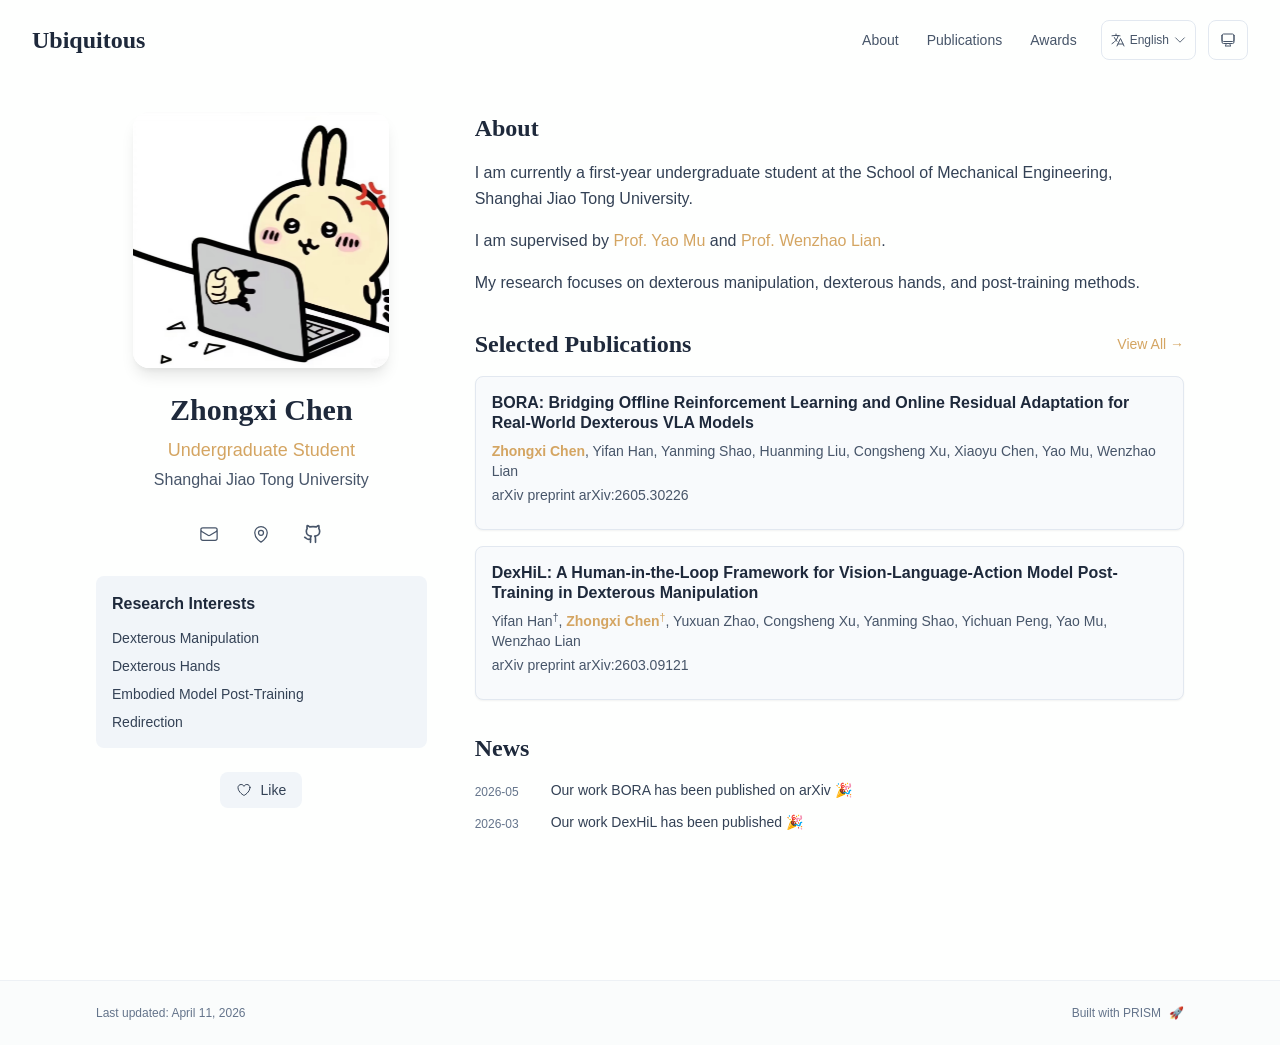
==== commit 1d482e54: "Update homepage with BORA publication" ====
--- a/index.html
+++ b/index.html
@@ -59,4 +59,4 @@
     }
   </script><title>Zhongxi Chen</title><meta name="description" content="Undergraduate student at Shanghai Jiao Tong University."/><meta name="author" content="Zhongxi Chen"/><meta name="keywords" content="Zhongxi Chen,PhD,Research,Shanghai Jiao Tong University"/><meta name="creator" content="Zhongxi Chen"/><meta name="publisher" content="Zhongxi Chen"/><meta property="og:title" content="Zhongxi Chen"/><meta property="og:description" content="Undergraduate student at Shanghai Jiao Tong University."/><meta property="og:site_name" content="Zhongxi Chen&#x27;s Academic Website"/><meta property="og:locale" content="en_US"/><meta property="og:type" content="website"/><meta name="twitter:card" content="summary"/><meta name="twitter:title" content="Zhongxi Chen"/><meta name="twitter:description" content="Undergraduate student at Shanghai Jiao Tong University."/><link rel="icon" href="/favicon.jpg"/><script>document.querySelectorAll('body link[rel="icon"], body link[rel="apple-touch-icon"]').forEach(el => document.head.appendChild(el))</script><script src="/_next/static/chunks/polyfills-42372ed130431b0a.js" noModule=""></script></head><body class="font-sans antialiased"><div style="visibility:hidden"><nav class="fixed top-0 left-0 right-0 z-50" data-headlessui-state=""><div class="transition-all duration-300 ease-out bg-transparent" style="transform:translateY(-100px)"><div class="max-w-7xl mx-auto px-4 sm:px-6 lg:px-8"><div class="flex justify-between items-center h-16 lg:h-20"><div class="flex-shrink-0" tabindex="0"><a class="text-xl lg:text-2xl font-serif font-semibold text-primary hover:text-accent transition-colors duration-200" href="/">Ubiquitous</a></div><div class="hidden lg:block"><div class="ml-10 flex items-center space-x-3"><div class="relative flex items-baseline space-x-1"><a data-nav-href="/" class="relative px-3 py-2 text-sm font-medium rounded-lg transition-colors duration-150 text-primary" href="/">About</a><a data-nav-href="/publications" class="relative px-3 py-2 text-sm font-medium rounded-lg transition-colors duration-150 text-neutral-600" href="/publications/">Publications</a><a data-nav-href="/awards" class="relative px-3 py-2 text-sm font-medium rounded-lg transition-colors duration-150 text-neutral-600" href="/awards/">Awards</a></div><div class="flex items-center justify-center w-14 h-10 rounded-lg border border-neutral-200 dark:border-[rgba(148,163,184,0.24)] bg-background dark:bg-neutral-800"><div class="w-6 h-4 rounded bg-neutral-300 animate-pulse"></div></div><div class="flex items-center justify-center w-10 h-10 rounded-lg border border-neutral-200 dark:border-[rgba(148,163,184,0.24)] bg-background dark:bg-neutral-800"><div class="w-4 h-4 rounded-full bg-neutral-300 animate-pulse"></div></div></div></div><div class="lg:hidden flex items-center space-x-2"><div class="flex items-center justify-center w-14 h-10 rounded-lg border border-neutral-200 dark:border-[rgba(148,163,184,0.24)] bg-background dark:bg-neutral-800"><div class="w-6 h-4 rounded bg-neutral-300 animate-pulse"></div></div><div class="flex items-center justify-center w-10 h-10 rounded-lg border border-neutral-200 dark:border-[rgba(148,163,184,0.24)] bg-background dark:bg-neutral-800"><div class="w-4 h-4 rounded-full bg-neutral-300 animate-pulse"></div></div><button class="inline-flex items-center justify-center p-2 rounded-md text-neutral-600 hover:text-primary hover:bg-neutral-100 dark:hover:bg-neutral-800 focus:outline-none focus:ring-2 focus:ring-inset focus:ring-accent transition-colors duration-200" id="headlessui-disclosure-button-«R7pdb»" type="button" aria-expanded="false" data-headlessui-state=""><span class="sr-only">Open main menu</span><div><svg xmlns="http://www.w3.org/2000/svg" fill="none" viewBox="0 0 24 24" stroke-width="1.5" stroke="currentColor" aria-hidden="true" data-slot="icon" class="block h-6 w-6"><path stroke-linecap="round" stroke-linejoin="round" d="M3.75 6.75h16.5M3.75 12h16.5m-16.5 5.25h16.5"></path></svg></div></button></div></div></div></div></nav><main class="min-h-screen pt-16 lg:pt-20"><div class="max-w-6xl mx-auto px-4 sm:px-6 lg:px-8 py-8 bg-background min-h-screen"><div class="grid grid-cols-1 lg:grid-cols-3 gap-12"><div class="lg:col-span-1"><div class="sticky top-8" style="opacity:0;transform:translateY(20px)"><div class="w-64 h-64 mx-auto mb-6 rounded-2xl overflow-hidden shadow-lg hover:shadow-xl transition-all duration-200 hover:scale-105"><img alt="Zhongxi Chen" width="256" height="256" decoding="async" data-nimg="1" class="w-full h-full object-cover object-[32%_center]" style="color:transparent" src="/bio.jpg"/></div><div class="text-center mb-6"><h1 class="text-3xl font-serif font-bold text-primary mb-2">Zhongxi Chen</h1><p class="text-lg text-accent font-medium mb-1">Undergraduate Student</p><p class="text-neutral-600 mb-2">Shanghai Jiao Tong University</p></div><div class="flex flex-wrap justify-center gap-3 sm:gap-4 mb-6 relative px-2"><div class="relative"><button class="p-2 sm:p-2 transition-colors duration-200 text-neutral-600 dark:text-neutral-400 hover:text-accent" aria-label="Email"><svg xmlns="http://www.w3.org/2000/svg" fill="none" viewBox="0 0 24 24" stroke-width="1.5" stroke="currentColor" aria-hidden="true" data-slot="icon" class="h-5 w-5"><path stroke-linecap="round" stroke-linejoin="round" d="M21.75 6.75v10.5a2.25 2.25 0 0 1-2.25 2.25h-15a2.25 2.25 0 0 1-2.25-2.25V6.75m19.5 0A2.25 2.25 0 0 0 19.5 4.5h-15a2.25 2.25 0 0 0-2.25 2.25m19.5 0v.243a2.25 2.25 0 0 1-1.07 1.916l-7.5 4.615a2.25 2.25 0 0 1-2.36 0L3.32 8.91a2.25 2.25 0 0 1-1.07-1.916V6.75"></path></svg></button></div><div class="relative"><button class="p-2 sm:p-2 transition-colors duration-200 text-neutral-600 dark:text-neutral-400 hover:text-accent" aria-label="Location"><svg xmlns="http://www.w3.org/2000/svg" fill="none" viewBox="0 0 24 24" stroke-width="1.5" stroke="currentColor" aria-hidden="true" data-slot="icon" class="h-5 w-5"><path stroke-linecap="round" stroke-linejoin="round" d="M15 10.5a3 3 0 1 1-6 0 3 3 0 0 1 6 0Z"></path><path stroke-linecap="round" stroke-linejoin="round" d="M19.5 10.5c0 7.142-7.5 11.25-7.5 11.25S4.5 17.642 4.5 10.5a7.5 7.5 0 1 1 15 0Z"></path></svg></button></div><a href="https://github.com/ChenZhongxi-sjtu" target="_blank" rel="noopener noreferrer" class="p-2 sm:p-2 text-neutral-600 dark:text-neutral-400 hover:text-accent transition-colors duration-200" aria-label="GitHub"><svg xmlns="http://www.w3.org/2000/svg" width="24" height="24" viewBox="0 0 24 24" fill="none" stroke="currentColor" stroke-width="2" stroke-linecap="round" stroke-linejoin="round" class="lucide lucide-github h-5 w-5" aria-hidden="true"><path d="M15 22v-4a4.8 4.8 0 0 0-1-3.5c3 0 6-2 6-5.5.08-1.25-.27-2.48-1-3.5.28-1.15.28-2.35 0-3.5 0 0-1 0-3 1.5-2.64-.5-5.36-.5-8 0C6 2 5 2 5 2c-.3 1.15-.3 2.35 0 3.5A5.403 5.403 0 0 0 4 9c0 3.5 3 5.5 6 5.5-.39.49-.68 1.05-.85 1.65-.17.6-.22 1.23-.15 1.85v4"></path><path d="M9 18c-4.51 2-5-2-7-2"></path></svg></a></div><div class="bg-neutral-100 dark:bg-neutral-800 rounded-lg p-4 mb-6 hover:shadow-lg transition-all duration-200 hover:scale-[1.02]"><h3 class="font-semibold text-primary mb-3">Research Interests</h3><div class="space-y-2 text-sm text-neutral-700 dark:text-neutral-500"><div>Dexterous Manipulation</div><div>Dexterous Hands</div><div>Embodied Model Post-Training</div><div>Redirection</div></div></div><div class="flex justify-center"><div class="relative"><button class="flex items-center space-x-2 px-4 py-2 rounded-lg font-medium text-sm transition-all duration-200 bg-neutral-100 dark:bg-neutral-800 text-neutral-700 dark:text-neutral-500 hover:bg-red-50 dark:hover:bg-red-900/20 hover:text-red-600 dark:hover:text-red-400 cursor-pointer" tabindex="0"><svg xmlns="http://www.w3.org/2000/svg" fill="none" viewBox="0 0 24 24" stroke-width="1.5" stroke="currentColor" aria-hidden="true" data-slot="icon" class="h-4 w-4"><path stroke-linecap="round" stroke-linejoin="round" d="M21 8.25c0-2.485-2.099-4.5-4.688-4.5-1.935 0-3.597 1.126-4.312 2.733-.715-1.607-2.377-2.733-4.313-2.733C5.1 3.75 3 5.765 3 8.25c0 7.22 9 12 9 12s9-4.78 9-12Z"></path></svg><span>Like</span></button></div></div></div></div><div class="lg:col-span-2 space-y-8"><section id="about" class="scroll-mt-24 space-y-8"><section style="opacity:0;transform:translateY(20px)"><h2 class="text-2xl font-serif font-bold text-primary mb-4">About</h2><div class="text-neutral-700 dark:text-neutral-600 leading-relaxed"><p class="mb-4 last:mb-0">I am currently a first-year undergraduate student at the School of Mechanical Engineering, Shanghai Jiao Tong University.</p>
 <p class="mb-4 last:mb-0">I am supervised by <a href="https://yaomarkmu.github.io/" node="[object Object]" target="_blank" rel="noopener noreferrer" class="text-accent font-medium transition-all duration-200 rounded hover:bg-accent/10 hover:shadow-sm">Prof. Yao Mu</a> and <a href="https://lianwenzhao.github.io/" node="[object Object]" target="_blank" rel="noopener noreferrer" class="text-accent font-medium transition-all duration-200 rounded hover:bg-accent/10 hover:shadow-sm">Prof. Wenzhao Lian</a>.</p>
-<p class="mb-4 last:mb-0">My research focuses on dexterous manipulation, dexterous hands, and post-training methods.</p></div></section><section style="opacity:0;transform:translateY(20px)"><div class="flex items-center justify-between mb-4"><h2 class="text-2xl font-serif font-bold text-primary">Selected Publications</h2><a class="text-accent hover:text-accent-dark text-sm font-medium transition-all duration-200 rounded hover:bg-accent/10 hover:shadow-sm" href="/publications/">View All<!-- --> →</a></div><div class="space-y-4"><div class="bg-neutral-50 dark:bg-neutral-800 p-4 rounded-lg shadow-sm border border-neutral-200 dark:border-[rgba(148,163,184,0.24)] hover:shadow-lg transition-all duration-200 hover:scale-[1.02]" style="opacity:0;transform:translateY(20px)"><h3 class="font-semibold text-primary mb-2 leading-tight">DexHiL: A Human-in-the-Loop Framework for Vision-Language-Action Model Post-Training in Dexterous Manipulation</h3><p class="text-sm text-neutral-600 dark:text-neutral-500 mb-1"><span><span class=" ">Yifan Han</span><sup class="ml-0 text-neutral-600 dark:text-neutral-500">†</sup>, </span><span><span class="font-semibold text-accent ">Zhongxi Chen</span><sup class="ml-0 text-accent">†</sup>, </span><span><span class=" ">Yuxuan Zhao</span>, </span><span><span class=" ">Congsheng Xu</span>, </span><span><span class=" ">Yanming Shao</span>, </span><span><span class=" ">Yichuan Peng</span>, </span><span><span class=" ">Yao Mu</span>, </span><span><span class=" ">Wenzhao Lian</span></span></p><p class="text-sm text-neutral-600 dark:text-neutral-500 mb-2">arXiv preprint arXiv:2603.09121</p></div></div></section><section style="opacity:0;transform:translateY(20px)"><h2 class="text-2xl font-serif font-bold text-primary mb-4">News</h2><div class="space-y-3"><div class="flex items-start space-x-3"><span class="text-xs text-neutral-500 mt-1 w-16 flex-shrink-0">2026-03</span><p class="text-sm text-neutral-700">Our work DexHiL has been published 🎉</p></div></div></section></section></div></div></div><!--$--><!--/$--><!--$--><!--/$--></main><footer class="border-t border-neutral-200/50 bg-neutral-50/50 dark:bg-neutral-900/50 dark:border-neutral-700/50"><div class="max-w-6xl mx-auto px-4 sm:px-6 lg:px-8 py-6"><div class="flex flex-col sm:flex-row justify-between items-center gap-2"><p class="text-xs text-neutral-500">Last updated<!-- -->: <!-- -->April 11, 2026</p><p class="text-xs text-neutral-500 flex items-center"><a href="https://github.com/xyjoey/PRISM" target="_blank" rel="noopener noreferrer">Built with PRISM</a><span class="ml-2">🚀</span></p></div></div></footer></div><script src="/_next/static/chunks/webpack-679b75d1c4c2027c.js" async=""></script><script>(self.__next_f=self.__next_f||[]).push([0])</script><script>self.__next_f.push([1,"1:\"$Sreact.fragment\"\n3:I[3719,[\"461\",\"static/chunks/461-a9a5d7b05a71d978.js\",\"874\",\"static/chunks/874-6cc630662f3664af.js\",\"291\",\"static/chunks/291-e39730cc9327e39b.js\",\"177\",\"static/chunks/app/layout-8f4f97a8c9567337.js\"],\"ThemeProvider\"]\n4:I[310,[\"461\",\"static/chunks/461-a9a5d7b05a71d978.js\",\"874\",\"static/chunks/874-6cc630662f3664af.js\",\"291\",\"static/chunks/291-e39730cc9327e39b.js\",\"177\",\"static/chunks/app/layout-8f4f97a8c9567337.js\"],\"LocaleProvider\"]\n5:I[4574,[\"461\",\"static/chunks/461-a9a5d7b05a71d978.js\",\"874\",\"static/chunks/874-6cc630662f3664af.js\",\"291\",\"static/chunks/291-e39730cc9327e39b.js\",\"177\",\"static/chunks/app/layout-8f4f97a8c9567337.js\"],\"default\"]\n6:I[7555,[],\"\"]\n7:I[1295,[],\"\"]\n8:I[2548,[\"461\",\"static/chunks/461-a9a5d7b05a71d978.js\",\"874\",\"static/chunks/874-6cc630662f3664af.js\",\"291\",\"static/chunks/291-e39730cc9327e39b.js\",\"177\",\"static/chunks/app/layout-8f4f97a8c9567337.js\"],\"default\"]\n9:I[6613,[\"461\",\"static/chunks/461-a9a5d7b05a71d978.js\",\"178\",\"static/chunks/178-595a94b9af1e67b5.js\",\"874\",\"static/chunks/874-6cc630662f3664af.js\",\"748\",\"static/chunks/748-abdcac66b902b175.js\",\"974\",\"static/chunks/app/page-a74ce406c91dd89a.js\"],\"default\"]\na:I[9665,[],\"MetadataBoundary\"]\nc:I[9665,[],\"OutletBoundary\"]\nf:I[4911,[],\"AsyncMetadataOutlet\"]\n11:I[9665,[],\"ViewportBoundary\"]\n13:I[6614,[],\"\"]\n:HL[\"/_next/static/css/1323167429cc407e.css\",\"style\"]\n2:T590,\n    try {\n      const cfg = {\"enabled\":true,\"locales\":[\"zh\",\"en\"],\"defaultLocale\":\"en\",\"mode\":\"auto\",\"fixedLocale\":\"en\",\"persist\":true,\"switcher\":true,\"labels\":{\"zh\":\"中文\",\"en\":\"English\"}};\n      const storageKey = 'locale-storage';\n      const normalize = (value) =\u003e typeof value === 'string' ? value.trim().replace('_', '-').toLowerCase() : '';\n      const matchLocale = (candidate) =\u003e {\n        const normalized = normalize(candidate);\n        if (!normalized) return null;\n        if (cfg.locales.includes(normalized)) return normalized;\n        const language = normalized.split('-')[0];\n        if (cfg.locales.includes(language)) return language;\n        "])</script><script>self.__next_f.push([1,"return null;\n      };\n\n      let resolved = null;\n\n      if (cfg.persist) {\n        resolved = matchLocale(localStorage.getItem(storageKey));\n      }\n\n      if (!resolved) {\n        if (cfg.mode === 'fixed') {\n          resolved = cfg.fixedLocale;\n        } else {\n          resolved = matchLocale(navigator.language);\n        }\n      }\n\n      if (!resolved) {\n        resolved = cfg.defaultLocale;\n      }\n\n      const root = document.documentElement;\n      root.lang = resolved;\n      root.setAttribute('data-locale', resolved);\n\n      if (cfg.persist) {\n        localStorage.setItem(storageKey, resolved);\n      }\n    } catch (e) {\n      const root = document.documentElement;\n      root.lang = 'en';\n      root.setAttribute('data-locale', 'en');\n    }\n  "])</script><script>self.__next_f.push([1,"0:{\"P\":null,\"b\":\"T5eNKqXE-JGjqHusORMKW\",\"p\":\"\",\"c\":[\"\",\"\"],\"i\":false,\"f\":[[[\"\",{\"children\":[\"__PAGE__\",{}]},\"$undefined\",\"$undefined\",true],[\"\",[\"$\",\"$1\",\"c\",{\"children\":[[[\"$\",\"link\",\"0\",{\"rel\":\"stylesheet\",\"href\":\"/_next/static/css/1323167429cc407e.css\",\"precedence\":\"next\",\"crossOrigin\":\"$undefined\",\"nonce\":\"$undefined\"}]],[\"$\",\"html\",null,{\"lang\":\"en\",\"className\":\"scroll-smooth\",\"suppressHydrationWarning\":true,\"children\":[[\"$\",\"head\",null,{\"children\":[[\"$\",\"link\",null,{\"rel\":\"icon\",\"href\":\"/favicon.jpg\",\"type\":\"image/svg+xml\"}],[\"$\",\"link\",null,{\"rel\":\"dns-prefetch\",\"href\":\"https://jialeliu.com\"}],[\"$\",\"link\",null,{\"rel\":\"preconnect\",\"href\":\"https://jialeliu.com\",\"crossOrigin\":\"\"}],[\"$\",\"link\",null,{\"rel\":\"preload\",\"as\":\"font\",\"type\":\"font/woff2\",\"href\":\"https://jialeliu.com/fonts/georgiab.woff2\",\"crossOrigin\":\"\"}],[\"$\",\"script\",null,{\"dangerouslySetInnerHTML\":{\"__html\":\"\\n              try {\\n                const theme = localStorage.getItem('theme-storage');\\n                const parsed = theme ? JSON.parse(theme) : null;\\n                const setting = parsed?.state?.theme || 'system';\\n                const prefersDark = typeof window !== 'undefined' \u0026\u0026 window.matchMedia \u0026\u0026 window.matchMedia('(prefers-color-scheme: dark)').matches;\\n                const effective = setting === 'dark' ? 'dark' : (setting === 'light' ? 'light' : (prefersDark ? 'dark' : 'light'));\\n                var root = document.documentElement;\\n                root.classList.add(effective);\\n                root.setAttribute('data-theme', effective);\\n              } catch (e) {\\n                var root = document.documentElement;\\n                root.classList.add('light');\\n                root.setAttribute('data-theme', 'light');\\n              }\\n            \"}}],[\"$\",\"script\",null,{\"dangerouslySetInnerHTML\":{\"__html\":\"$2\"}}]]}],[\"$\",\"body\",null,{\"className\":\"font-sans antialiased\",\"children\":[\"$\",\"$L3\",null,{\"children\":[\"$\",\"$L4\",null,{\"config\":{\"enabled\":true,\"locales\":[\"zh\",\"en\"],\"defaultLocale\":\"en\",\"mode\":\"auto\",\"fixedLocale\":\"en\",\"persist\":true,\"switcher\":true,\"labels\":{\"zh\":\"中文\",\"en\":\"English\"}},\"children\":[[\"$\",\"$L5\",null,{\"items\":[{\"title\":\"About\",\"type\":\"page\",\"target\":\"about\",\"href\":\"/\"},{\"title\":\"Publications\",\"type\":\"page\",\"target\":\"publications\",\"href\":\"/publications\"},{\"title\":\"Awards\",\"type\":\"page\",\"target\":\"awards\",\"href\":\"/awards\"}],\"siteTitle\":\"Ubiquitous\",\"enableOnePageMode\":false,\"i18n\":\"$0:f:0:1:1:props:children:1:props:children:1:props:children:props:children:props:config\",\"itemsByLocale\":{\"zh\":[{\"title\":\"关于我\",\"type\":\"page\",\"target\":\"about\",\"href\":\"/\"},{\"title\":\"论文\",\"type\":\"page\",\"target\":\"publications\",\"href\":\"/publications\"},{\"title\":\"奖项\",\"type\":\"page\",\"target\":\"awards\",\"href\":\"/awards\"}],\"en\":[{\"title\":\"About\",\"type\":\"page\",\"target\":\"about\",\"href\":\"/\"},{\"title\":\"Publications\",\"type\":\"page\",\"target\":\"publications\",\"href\":\"/publications\"},{\"title\":\"Awards\",\"type\":\"page\",\"target\":\"awards\",\"href\":\"/awards\"}]},\"siteTitleByLocale\":{\"zh\":\"Ubiquitous\",\"en\":\"Ubiquitous\"}}],[\"$\",\"main\",null,{\"className\":\"min-h-screen pt-16 lg:pt-20\",\"children\":[\"$\",\"$L6\",null,{\"parallelRouterKey\":\"children\",\"error\":\"$undefined\",\"errorStyles\":\"$undefined\",\"errorScripts\":\"$undefined\",\"template\":[\"$\",\"$L7\",null,{}],\"templateStyles\":\"$undefined\",\"templateScripts\":\"$undefined\",\"notFound\":[[[\"$\",\"title\",null,{\"children\":\"404: This page could not be found.\"}],[\"$\",\"div\",null,{\"style\":{\"fontFamily\":\"system-ui,\\\"Segoe UI\\\",Roboto,Helvetica,Arial,sans-serif,\\\"Apple Color Emoji\\\",\\\"Segoe UI Emoji\\\"\",\"height\":\"100vh\",\"textAlign\":\"center\",\"display\":\"flex\",\"flexDirection\":\"column\",\"alignItems\":\"center\",\"justifyContent\":\"center\"},\"children\":[\"$\",\"div\",null,{\"children\":[[\"$\",\"style\",null,{\"dangerouslySetInnerHTML\":{\"__html\":\"body{color:#000;background:#fff;margin:0}.next-error-h1{border-right:1px solid rgba(0,0,0,.3)}@media (prefers-color-scheme:dark){body{color:#fff;background:#000}.next-error-h1{border-right:1px solid rgba(255,255,255,.3)}}\"}}],[\"$\",\"h1\",null,{\"className\":\"next-error-h1\",\"style\":{\"display\":\"inline-block\",\"margin\":\"0 20px 0 0\",\"padding\":\"0 23px 0 0\",\"fontSize\":24,\"fontWeight\":500,\"verticalAlign\":\"top\",\"lineHeight\":\"49px\"},\"children\":404}],[\"$\",\"div\",null,{\"style\":{\"display\":\"inline-block\"},\"children\":[\"$\",\"h2\",null,{\"style\":{\"fontSize\":14,\"fontWeight\":400,\"lineHeight\":\"49px\",\"margin\":0},\"children\":\"This page could not be found.\"}]}]]}]}]],[]],\"forbidden\":\"$undefined\",\"unauthorized\":\"$undefined\"}]}],[\"$\",\"$L8\",null,{\"lastUpdated\":\"April 11, 2026\",\"lastUpdatedByLocale\":{\"zh\":\"2026年4月10日\",\"en\":\"April 11, 2026\"},\"defaultLocale\":\"en\"}]]}]}]}]]}]]}],{\"children\":[\"__PAGE__\",[\"$\",\"$1\",\"c\",{\"children\":[[\"$\",\"$L9\",null,{\"dataByLocale\":{\"zh\":{\"author\":{\"name\":\"陈钟希\",\"title\":\"本科生\",\"institution\":\"上海交通大学\",\"avatar\":\"/bio.jpg\"},\"social\":{\"email\":\"chenzhongxi@sjtu.edu.cn\",\"location\":\"上海，中国\",\"location_details\":[\"上海交大思源湖\"],\"github\":\"https://github.com/ChenZhongxi-sjtu\"},\"features\":{\"enable_likes\":true,\"enable_one_page_mode\":false},\"enableOnePageMode\":false,\"researchInterests\":[\"灵巧操作\",\"灵巧手\",\"具身模型后训练\",\"重定向\"],\"pagesToShow\":[{\"type\":\"about\",\"id\":\"about\",\"sections\":[{\"id\":\"about\",\"type\":\"markdown\",\"source\":\"bio.md\",\"title\":\"关于我\",\"content\":\"我目前是上海交通大学机械与动力工程学院的一年级本科生。\\n\\n我的指导老师是 [穆尧老师](https://yaomarkmu.github.io/) 和 [连文昭教授](https://lianwenzhao.github.io/) 。\\n\\n\\n我的研究主要关注于灵巧操作，灵巧手以及后训练方案。\\n\"},{\"id\":\"featured_publications\",\"type\":\"publications\",\"title\":\"精选论文\",\"filter\":\"selected\",\"limit\":5,\"publications\":[{\"id\":\"han2026dexhil\",\"title\":\"DexHiL: A Human-in-the-Loop Framework for Vision-Language-Action Model Post-Training in Dexterous Manipulation\",\"authors\":[{\"name\":\"Yifan Han\",\"isHighlighted\":false,\"isCorresponding\":true,\"isCoAuthor\":false},{\"name\":\"Zhongxi Chen\",\"isHighlighted\":true,\"isCorresponding\":true,\"isCoAuthor\":false},{\"name\":\"Yuxuan Zhao\",\"isHighlighted\":false,\"isCorresponding\":false,\"isCoAuthor\":false},{\"name\":\"Congsheng Xu\",\"isHighlighted\":false,\"isCorresponding\":false,\"isCoAuthor\":false},{\"name\":\"Yanming Shao\",\"isHighlighted\":false,\"isCorresponding\":false,\"isCoAuthor\":false},{\"name\":\"Yichuan Peng\",\"isHighlighted\":false,\"isCorresponding\":false,\"isCoAuthor\":false},{\"name\":\"Yao Mu\",\"isHighlighted\":false,\"isCorresponding\":false,\"isCoAuthor\":false},{\"name\":\"Wenzhao Lian\",\"isHighlighted\":false,\"isCorresponding\":false,\"isCoAuthor\":false}],\"year\":2026,\"type\":\"journal\",\"status\":\"published\",\"tags\":[],\"keywords\":\"$0:f:0:1:2:children:1:props:children:0:props:dataByLocale:zh:pagesToShow:0:sections:1:publications:0:tags\",\"researchArea\":\"machine-learning\",\"journal\":\"arXiv preprint arXiv:2603.09121\",\"conference\":\"\",\"code\":\"https://github.com/SJTU-Scalelab/DexHiL\",\"abstract\":\"We propose DexHiL, an intervention-aware post-training framework that enables VLA models to learn from human corrections, significantly improving success rates in complex dexterous manipulation tasks.\",\"description\":\"\",\"selected\":true,\"preview\":\"projects/dexhil_thumb.png\",\"bibtex\":\"@article{han2026dexhil,\\n  title = {DexHiL: A Human-in-the-Loop Framework for Vision-Language-Action Model Post-Training in Dexterous Manipulation},\\n  author = {Han, Yifan and Chen, Zhongxi and Zhao, Yuxuan and Xu, Congsheng and Shao, Yanming and Peng, Yichuan and Mu, Yao and Lian, Wenzhao},\\n  journal = {arXiv preprint arXiv:2603.09121},\\n  year = {2026},\\n  abbr = {DexHiL},\\n  abstract = {We propose DexHiL, an intervention-aware post-training framework that enables VLA models to learn from human corrections, significantly improving success rates in complex dexterous manipulation tasks.},\\n  pdf = {https://arxiv.org/abs/2603.09121},\\n  website = {https://example.com/dexhil}\\n}\"}]},{\"id\":\"news\",\"type\":\"list\",\"title\":\"动态\",\"source\":\"news.toml\",\"items\":[{\"date\":\"2026-3\",\"content\":\"我们的工作DexHiL发表了 🎉\"}]}]}]},\"en\":{\"author\":{\"name\":\"Zhongxi Chen\",\"title\":\"Undergraduate Student\",\"institution\":\"Shanghai Jiao Tong University\",\"avatar\":\"/bio.jpg\"},\"social\":{\"email\":\"chenzhongxi@sjtu.edu.cn\",\"location\":\"Shanghai, China\",\"location_details\":[\"Siyuan Lake, Shanghai Jiao Tong University\"],\"github\":\"https://github.com/ChenZhongxi-sjtu\"},\"features\":{\"enable_likes\":true,\"enable_one_page_mode\":false},\"enableOnePageMode\":false,\"researchInterests\":[\"Dexterous Manipulation\",\"Dexterous Hands\",\"Embodied Model Post-Training\",\"Redirection\"],\"pagesToShow\":[{\"type\":\"about\",\"id\":\"about\",\"sections\":[{\"id\":\"about\",\"type\":\"markdown\",\"source\":\"bio.md\",\"title\":\"About\",\"content\":\"I am currently a first-year undergraduate student at the School of Mechanical Engineering, Shanghai Jiao Tong University.\\n\\nI am supervised by [Prof. Yao Mu](https://yaomarkmu.github.io/) and [Prof. Wenzhao Lian](https://lianwenzhao.github.io/).\\n\\nMy research focuses on dexterous manipulation, dexterous hands, and post-training methods.\"},{\"id\":\"featured_publications\",\"type\":\"publications\",\"title\":\"Selected Publications\",\"filter\":\"selected\",\"limit\":5,\"publications\":[{\"id\":\"han2026dexhil\",\"title\":\"DexHiL: A Human-in-the-Loop Framework for Vision-Language-Action Model Post-Training in Dexterous Manipulation\",\"authors\":[{\"name\":\"Yifan Han\",\"isHighlighted\":false,\"isCorresponding\":true,\"isCoAuthor\":false},{\"name\":\"Zhongxi Chen\",\"isHighlighted\":true,\"isCorresponding\":true,\"isCoAuthor\":false},{\"name\":\"Yuxuan Zhao\",\"isHighlighted\":false,\"isCorresponding\":false,\"isCoAuthor\":false},{\"name\":\"Congsheng Xu\",\"isHighlighted\":false,\"isCorresponding\":false,\"isCoAuthor\":false},{\"name\":\"Yanming Shao\",\"isHighlighted\":false,\"isCorresponding\":false,\"isCoAuthor\":false},{\"name\":\"Yichuan Peng\",\"isHighlighted\":false,\"isCorresponding\":false,\"isCoAuthor\":false},{\"name\":\"Yao Mu\",\"isHighlighted\":false,\"isCorresponding\":false,\"isCoAuthor\":false},{\"name\":\"Wenzhao Lian\",\"isHighlighted\":false,\"isCorresponding\":false,\"isCoAuthor\":false}],\"year\":2026,\"type\":\"journal\",\"status\":\"published\",\"tags\":[],\"keywords\":\"$0:f:0:1:2:children:1:props:children:0:props:dataByLocale:en:pagesToShow:0:sections:1:publications:0:tags\",\"researchArea\":\"machine-learning\",\"journal\":\"arXiv preprint arXiv:2603.09121\",\"conference\":\"\",\"code\":\"https://github.com/SJTU-Scalelab/DexHiL\",\"abstract\":\"We propose DexHiL, an intervention-aware post-training framework that enables VLA models to learn from human corrections, significantly improving success rates in complex dexterous manipulation tasks.\",\"description\":\"\",\"selected\":true,\"preview\":\"projects/dexhil_thumb.png\",\"bibtex\":\"@article{han2026dexhil,\\n  title = {DexHiL: A Human-in-the-Loop Framework for Vision-Language-Action Model Post-Training in Dexterous Manipulation},\\n  author = {Han, Yifan and Chen, Zhongxi and Zhao, Yuxuan and Xu, Congsheng and Shao, Yanming and Peng, Yichuan and Mu, Yao and Lian, Wenzhao},\\n  journal = {arXiv preprint arXiv:2603.09121},\\n  year = {2026},\\n  abbr = {DexHiL},\\n  abstract = {We propose DexHiL, an intervention-aware post-training framework that enables VLA models to learn from human corrections, significantly improving success rates in complex dexterous manipulation tasks.},\\n  pdf = {https://arxiv.org/abs/2603.09121},\\n  website = {https://example.com/dexhil}\\n}\"}]},{\"id\":\"news\",\"type\":\"list\",\"title\":\"News\",\"source\":\"news.toml\",\"items\":[{\"date\":\"2026-03\",\"content\":\"Our work DexHiL has been published 🎉\"}]}]}]}},\"defaultLocale\":\"en\"}],[\"$\",\"$La\",null,{\"children\":\"$Lb\"}],null,[\"$\",\"$Lc\",null,{\"children\":[\"$Ld\",\"$Le\",[\"$\",\"$Lf\",null,{\"promise\":\"$@10\"}]]}]]}],{},null,false]},null,false],[\"$\",\"$1\",\"h\",{\"children\":[null,[\"$\",\"$1\",\"PvGHUyjW36K5Cw9yDrr2x\",{\"children\":[[\"$\",\"$L11\",null,{\"children\":\"$L12\"}],null]}],null]}],false]],\"m\":\"$undefined\",\"G\":[\"$13\",\"$undefined\"],\"s\":false,\"S\":true}\n"])</script><script>self.__next_f.push([1,"14:\"$Sreact.suspense\"\n15:I[4911,[],\"AsyncMetadata\"]\nb:[\"$\",\"$14\",null,{\"fallback\":null,\"children\":[\"$\",\"$L15\",null,{\"promise\":\"$@16\"}]}]\n"])</script><script>self.__next_f.push([1,"e:null\n"])</script><script>self.__next_f.push([1,"12:[[\"$\",\"meta\",\"0\",{\"charSet\":\"utf-8\"}],[\"$\",\"meta\",\"1\",{\"name\":\"viewport\",\"content\":\"width=device-width, initial-scale=1\"}]]\nd:null\n"])</script><script>self.__next_f.push([1,"16:{\"metadata\":[[\"$\",\"title\",\"0\",{\"children\":\"Zhongxi Chen\"}],[\"$\",\"meta\",\"1\",{\"name\":\"description\",\"content\":\"Undergraduate student at Shanghai Jiao Tong University.\"}],[\"$\",\"meta\",\"2\",{\"name\":\"author\",\"content\":\"Zhongxi Chen\"}],[\"$\",\"meta\",\"3\",{\"name\":\"keywords\",\"content\":\"Zhongxi Chen,PhD,Research,Shanghai Jiao Tong University\"}],[\"$\",\"meta\",\"4\",{\"name\":\"creator\",\"content\":\"Zhongxi Chen\"}],[\"$\",\"meta\",\"5\",{\"name\":\"publisher\",\"content\":\"Zhongxi Chen\"}],[\"$\",\"meta\",\"6\",{\"property\":\"og:title\",\"content\":\"Zhongxi Chen\"}],[\"$\",\"meta\",\"7\",{\"property\":\"og:description\",\"content\":\"Undergraduate student at Shanghai Jiao Tong University.\"}],[\"$\",\"meta\",\"8\",{\"property\":\"og:site_name\",\"content\":\"Zhongxi Chen's Academic Website\"}],[\"$\",\"meta\",\"9\",{\"property\":\"og:locale\",\"content\":\"en_US\"}],[\"$\",\"meta\",\"10\",{\"property\":\"og:type\",\"content\":\"website\"}],[\"$\",\"meta\",\"11\",{\"name\":\"twitter:card\",\"content\":\"summary\"}],[\"$\",\"meta\",\"12\",{\"name\":\"twitter:title\",\"content\":\"Zhongxi Chen\"}],[\"$\",\"meta\",\"13\",{\"name\":\"twitter:description\",\"content\":\"Undergraduate student at Shanghai Jiao Tong University.\"}],[\"$\",\"link\",\"14\",{\"rel\":\"icon\",\"href\":\"/favicon.jpg\"}]],\"error\":null,\"digest\":\"$undefined\"}\n10:{\"metadata\":\"$16:metadata\",\"error\":null,\"digest\":\"$undefined\"}\n"])</script></body></html>+<p class="mb-4 last:mb-0">My research focuses on dexterous manipulation, dexterous hands, and post-training methods.</p></div></section><section style="opacity:0;transform:translateY(20px)"><div class="flex items-center justify-between mb-4"><h2 class="text-2xl font-serif font-bold text-primary">Selected Publications</h2><a class="text-accent hover:text-accent-dark text-sm font-medium transition-all duration-200 rounded hover:bg-accent/10 hover:shadow-sm" href="/publications/">View All<!-- --> →</a></div><div class="space-y-4"><div class="bg-neutral-50 dark:bg-neutral-800 p-4 rounded-lg shadow-sm border border-neutral-200 dark:border-[rgba(148,163,184,0.24)] hover:shadow-lg transition-all duration-200 hover:scale-[1.02]" style="opacity:0;transform:translateY(20px)"><h3 class="font-semibold text-primary mb-2 leading-tight">BORA: Bridging Offline Reinforcement Learning and Online Residual Adaptation for Real-World Dexterous VLA Models</h3><p class="text-sm text-neutral-600 dark:text-neutral-500 mb-1"><span><span class="font-semibold text-accent ">Zhongxi Chen</span>, </span><span><span class=" ">Yifan Han</span>, </span><span><span class=" ">Yanming Shao</span>, </span><span><span class=" ">Huanming Liu</span>, </span><span><span class=" ">Congsheng Xu</span>, </span><span><span class=" ">Xiaoyu Chen</span>, </span><span><span class=" ">Yao Mu</span>, </span><span><span class=" ">Wenzhao Lian</span></span></p><p class="text-sm text-neutral-600 dark:text-neutral-500 mb-2">arXiv preprint arXiv:2605.30226</p></div><div class="bg-neutral-50 dark:bg-neutral-800 p-4 rounded-lg shadow-sm border border-neutral-200 dark:border-[rgba(148,163,184,0.24)] hover:shadow-lg transition-all duration-200 hover:scale-[1.02]" style="opacity:0;transform:translateY(20px)"><h3 class="font-semibold text-primary mb-2 leading-tight">DexHiL: A Human-in-the-Loop Framework for Vision-Language-Action Model Post-Training in Dexterous Manipulation</h3><p class="text-sm text-neutral-600 dark:text-neutral-500 mb-1"><span><span class=" ">Yifan Han</span><sup class="ml-0 text-neutral-600 dark:text-neutral-500">†</sup>, </span><span><span class="font-semibold text-accent ">Zhongxi Chen</span><sup class="ml-0 text-accent">†</sup>, </span><span><span class=" ">Yuxuan Zhao</span>, </span><span><span class=" ">Congsheng Xu</span>, </span><span><span class=" ">Yanming Shao</span>, </span><span><span class=" ">Yichuan Peng</span>, </span><span><span class=" ">Yao Mu</span>, </span><span><span class=" ">Wenzhao Lian</span></span></p><p class="text-sm text-neutral-600 dark:text-neutral-500 mb-2">arXiv preprint arXiv:2603.09121</p></div></div></section><section style="opacity:0;transform:translateY(20px)"><h2 class="text-2xl font-serif font-bold text-primary mb-4">News</h2><div class="space-y-3"><div class="flex items-start space-x-3"><span class="text-xs text-neutral-500 mt-1 w-16 flex-shrink-0">2026-05</span><p class="text-sm text-neutral-700">Our work BORA has been published on arXiv 🎉</p></div><div class="flex items-start space-x-3"><span class="text-xs text-neutral-500 mt-1 w-16 flex-shrink-0">2026-03</span><p class="text-sm text-neutral-700">Our work DexHiL has been published 🎉</p></div></div></section></section></div></div></div><!--$--><!--/$--><!--$--><!--/$--></main><footer class="border-t border-neutral-200/50 bg-neutral-50/50 dark:bg-neutral-900/50 dark:border-neutral-700/50"><div class="max-w-6xl mx-auto px-4 sm:px-6 lg:px-8 py-6"><div class="flex flex-col sm:flex-row justify-between items-center gap-2"><p class="text-xs text-neutral-500">Last updated<!-- -->: <!-- -->April 11, 2026</p><p class="text-xs text-neutral-500 flex items-center"><a href="https://github.com/xyjoey/PRISM" target="_blank" rel="noopener noreferrer">Built with PRISM</a><span class="ml-2">🚀</span></p></div></div></footer></div><script src="/_next/static/chunks/webpack-679b75d1c4c2027c.js" async=""></script><script>(self.__next_f=self.__next_f||[]).push([0])</script><script>self.__next_f.push([1,"1:\"$Sreact.fragment\"\n3:I[3719,[\"461\",\"static/chunks/461-a9a5d7b05a71d978.js\",\"874\",\"static/chunks/874-6cc630662f3664af.js\",\"291\",\"static/chunks/291-e39730cc9327e39b.js\",\"177\",\"static/chunks/app/layout-8f4f97a8c9567337.js\"],\"ThemeProvider\"]\n4:I[310,[\"461\",\"static/chunks/461-a9a5d7b05a71d978.js\",\"874\",\"static/chunks/874-6cc630662f3664af.js\",\"291\",\"static/chunks/291-e39730cc9327e39b.js\",\"177\",\"static/chunks/app/layout-8f4f97a8c9567337.js\"],\"LocaleProvider\"]\n5:I[4574,[\"461\",\"static/chunks/461-a9a5d7b05a71d978.js\",\"874\",\"static/chunks/874-6cc630662f3664af.js\",\"291\",\"static/chunks/291-e39730cc9327e39b.js\",\"177\",\"static/chunks/app/layout-8f4f97a8c9567337.js\"],\"default\"]\n6:I[7555,[],\"\"]\n7:I[1295,[],\"\"]\n8:I[2548,[\"461\",\"static/chunks/461-a9a5d7b05a71d978.js\",\"874\",\"static/chunks/874-6cc630662f3664af.js\",\"291\",\"static/chunks/291-e39730cc9327e39b.js\",\"177\",\"static/chunks/app/layout-8f4f97a8c9567337.js\"],\"default\"]\n9:I[6613,[\"461\",\"static/chunks/461-a9a5d7b05a71d978.js\",\"178\",\"static/chunks/178-595a94b9af1e67b5.js\",\"874\",\"static/chunks/874-6cc630662f3664af.js\",\"748\",\"static/chunks/748-abdcac66b902b175.js\",\"974\",\"static/chunks/app/page-a74ce406c91dd89a.js\"],\"default\"]\na:I[9665,[],\"MetadataBoundary\"]\nc:I[9665,[],\"OutletBoundary\"]\nf:I[4911,[],\"AsyncMetadataOutlet\"]\n11:I[9665,[],\"ViewportBoundary\"]\n13:I[6614,[],\"\"]\n:HL[\"/_next/static/css/1323167429cc407e.css\",\"style\"]\n2:T590,\n    try {\n      const cfg = {\"enabled\":true,\"locales\":[\"zh\",\"en\"],\"defaultLocale\":\"en\",\"mode\":\"auto\",\"fixedLocale\":\"en\",\"persist\":true,\"switcher\":true,\"labels\":{\"zh\":\"中文\",\"en\":\"English\"}};\n      const storageKey = 'locale-storage';\n      const normalize = (value) =\u003e typeof value === 'string' ? value.trim().replace('_', '-').toLowerCase() : '';\n      const matchLocale = (candidate) =\u003e {\n        const normalized = normalize(candidate);\n        if (!normalized) return null;\n        if (cfg.locales.includes(normalized)) return normalized;\n        const language = normalized.split('-')[0];\n        if (cfg.locales.includes(language)) return language;\n        "])</script><script>self.__next_f.push([1,"return null;\n      };\n\n      let resolved = null;\n\n      if (cfg.persist) {\n        resolved = matchLocale(localStorage.getItem(storageKey));\n      }\n\n      if (!resolved) {\n        if (cfg.mode === 'fixed') {\n          resolved = cfg.fixedLocale;\n        } else {\n          resolved = matchLocale(navigator.language);\n        }\n      }\n\n      if (!resolved) {\n        resolved = cfg.defaultLocale;\n      }\n\n      const root = document.documentElement;\n      root.lang = resolved;\n      root.setAttribute('data-locale', resolved);\n\n      if (cfg.persist) {\n        localStorage.setItem(storageKey, resolved);\n      }\n    } catch (e) {\n      const root = document.documentElement;\n      root.lang = 'en';\n      root.setAttribute('data-locale', 'en');\n    }\n  "])</script><script>self.__next_f.push([1,"0:{\"P\":null,\"b\":\"fJX-3DFIj-jTGh75pPtee\",\"p\":\"\",\"c\":[\"\",\"\"],\"i\":false,\"f\":[[[\"\",{\"children\":[\"__PAGE__\",{}]},\"$undefined\",\"$undefined\",true],[\"\",[\"$\",\"$1\",\"c\",{\"children\":[[[\"$\",\"link\",\"0\",{\"rel\":\"stylesheet\",\"href\":\"/_next/static/css/1323167429cc407e.css\",\"precedence\":\"next\",\"crossOrigin\":\"$undefined\",\"nonce\":\"$undefined\"}]],[\"$\",\"html\",null,{\"lang\":\"en\",\"className\":\"scroll-smooth\",\"suppressHydrationWarning\":true,\"children\":[[\"$\",\"head\",null,{\"children\":[[\"$\",\"link\",null,{\"rel\":\"icon\",\"href\":\"/favicon.jpg\",\"type\":\"image/svg+xml\"}],[\"$\",\"link\",null,{\"rel\":\"dns-prefetch\",\"href\":\"https://jialeliu.com\"}],[\"$\",\"link\",null,{\"rel\":\"preconnect\",\"href\":\"https://jialeliu.com\",\"crossOrigin\":\"\"}],[\"$\",\"link\",null,{\"rel\":\"preload\",\"as\":\"font\",\"type\":\"font/woff2\",\"href\":\"https://jialeliu.com/fonts/georgiab.woff2\",\"crossOrigin\":\"\"}],[\"$\",\"script\",null,{\"dangerouslySetInnerHTML\":{\"__html\":\"\\n              try {\\n                const theme = localStorage.getItem('theme-storage');\\n                const parsed = theme ? JSON.parse(theme) : null;\\n                const setting = parsed?.state?.theme || 'system';\\n                const prefersDark = typeof window !== 'undefined' \u0026\u0026 window.matchMedia \u0026\u0026 window.matchMedia('(prefers-color-scheme: dark)').matches;\\n                const effective = setting === 'dark' ? 'dark' : (setting === 'light' ? 'light' : (prefersDark ? 'dark' : 'light'));\\n                var root = document.documentElement;\\n                root.classList.add(effective);\\n                root.setAttribute('data-theme', effective);\\n              } catch (e) {\\n                var root = document.documentElement;\\n                root.classList.add('light');\\n                root.setAttribute('data-theme', 'light');\\n              }\\n            \"}}],[\"$\",\"script\",null,{\"dangerouslySetInnerHTML\":{\"__html\":\"$2\"}}]]}],[\"$\",\"body\",null,{\"className\":\"font-sans antialiased\",\"children\":[\"$\",\"$L3\",null,{\"children\":[\"$\",\"$L4\",null,{\"config\":{\"enabled\":true,\"locales\":[\"zh\",\"en\"],\"defaultLocale\":\"en\",\"mode\":\"auto\",\"fixedLocale\":\"en\",\"persist\":true,\"switcher\":true,\"labels\":{\"zh\":\"中文\",\"en\":\"English\"}},\"children\":[[\"$\",\"$L5\",null,{\"items\":[{\"title\":\"About\",\"type\":\"page\",\"target\":\"about\",\"href\":\"/\"},{\"title\":\"Publications\",\"type\":\"page\",\"target\":\"publications\",\"href\":\"/publications\"},{\"title\":\"Awards\",\"type\":\"page\",\"target\":\"awards\",\"href\":\"/awards\"}],\"siteTitle\":\"Ubiquitous\",\"enableOnePageMode\":false,\"i18n\":\"$0:f:0:1:1:props:children:1:props:children:1:props:children:props:children:props:config\",\"itemsByLocale\":{\"zh\":[{\"title\":\"关于我\",\"type\":\"page\",\"target\":\"about\",\"href\":\"/\"},{\"title\":\"论文\",\"type\":\"page\",\"target\":\"publications\",\"href\":\"/publications\"},{\"title\":\"奖项\",\"type\":\"page\",\"target\":\"awards\",\"href\":\"/awards\"}],\"en\":[{\"title\":\"About\",\"type\":\"page\",\"target\":\"about\",\"href\":\"/\"},{\"title\":\"Publications\",\"type\":\"page\",\"target\":\"publications\",\"href\":\"/publications\"},{\"title\":\"Awards\",\"type\":\"page\",\"target\":\"awards\",\"href\":\"/awards\"}]},\"siteTitleByLocale\":{\"zh\":\"Ubiquitous\",\"en\":\"Ubiquitous\"}}],[\"$\",\"main\",null,{\"className\":\"min-h-screen pt-16 lg:pt-20\",\"children\":[\"$\",\"$L6\",null,{\"parallelRouterKey\":\"children\",\"error\":\"$undefined\",\"errorStyles\":\"$undefined\",\"errorScripts\":\"$undefined\",\"template\":[\"$\",\"$L7\",null,{}],\"templateStyles\":\"$undefined\",\"templateScripts\":\"$undefined\",\"notFound\":[[[\"$\",\"title\",null,{\"children\":\"404: This page could not be found.\"}],[\"$\",\"div\",null,{\"style\":{\"fontFamily\":\"system-ui,\\\"Segoe UI\\\",Roboto,Helvetica,Arial,sans-serif,\\\"Apple Color Emoji\\\",\\\"Segoe UI Emoji\\\"\",\"height\":\"100vh\",\"textAlign\":\"center\",\"display\":\"flex\",\"flexDirection\":\"column\",\"alignItems\":\"center\",\"justifyContent\":\"center\"},\"children\":[\"$\",\"div\",null,{\"children\":[[\"$\",\"style\",null,{\"dangerouslySetInnerHTML\":{\"__html\":\"body{color:#000;background:#fff;margin:0}.next-error-h1{border-right:1px solid rgba(0,0,0,.3)}@media (prefers-color-scheme:dark){body{color:#fff;background:#000}.next-error-h1{border-right:1px solid rgba(255,255,255,.3)}}\"}}],[\"$\",\"h1\",null,{\"className\":\"next-error-h1\",\"style\":{\"display\":\"inline-block\",\"margin\":\"0 20px 0 0\",\"padding\":\"0 23px 0 0\",\"fontSize\":24,\"fontWeight\":500,\"verticalAlign\":\"top\",\"lineHeight\":\"49px\"},\"children\":404}],[\"$\",\"div\",null,{\"style\":{\"display\":\"inline-block\"},\"children\":[\"$\",\"h2\",null,{\"style\":{\"fontSize\":14,\"fontWeight\":400,\"lineHeight\":\"49px\",\"margin\":0},\"children\":\"This page could not be found.\"}]}]]}]}]],[]],\"forbidden\":\"$undefined\",\"unauthorized\":\"$undefined\"}]}],[\"$\",\"$L8\",null,{\"lastUpdated\":\"April 11, 2026\",\"lastUpdatedByLocale\":{\"zh\":\"2026年4月10日\",\"en\":\"April 11, 2026\"},\"defaultLocale\":\"en\"}]]}]}]}]]}]]}],{\"children\":[\"__PAGE__\",[\"$\",\"$1\",\"c\",{\"children\":[[\"$\",\"$L9\",null,{\"dataByLocale\":{\"zh\":{\"author\":{\"name\":\"陈钟希\",\"title\":\"本科生\",\"institution\":\"上海交通大学\",\"avatar\":\"/bio.jpg\"},\"social\":{\"email\":\"chenzhongxi@sjtu.edu.cn\",\"location\":\"上海，中国\",\"location_details\":[\"上海交大思源湖\"],\"github\":\"https://github.com/ChenZhongxi-sjtu\"},\"features\":{\"enable_likes\":true,\"enable_one_page_mode\":false},\"enableOnePageMode\":false,\"researchInterests\":[\"灵巧操作\",\"灵巧手\",\"具身模型后训练\",\"重定向\"],\"pagesToShow\":[{\"type\":\"about\",\"id\":\"about\",\"sections\":[{\"id\":\"about\",\"type\":\"markdown\",\"source\":\"bio.md\",\"title\":\"关于我\",\"content\":\"我目前是上海交通大学机械与动力工程学院的一年级本科生。\\n\\n我的指导老师是 [穆尧老师](https://yaomarkmu.github.io/) 和 [连文昭教授](https://lianwenzhao.github.io/) 。\\n\\n\\n我的研究主要关注于灵巧操作，灵巧手以及后训练方案。\\n\"},{\"id\":\"featured_publications\",\"type\":\"publications\",\"title\":\"精选论文\",\"filter\":\"selected\",\"limit\":5,\"publications\":[{\"id\":\"chen2026bora\",\"title\":\"BORA: Bridging Offline Reinforcement Learning and Online Residual Adaptation for Real-World Dexterous VLA Models\",\"authors\":[{\"name\":\"Zhongxi Chen\",\"isHighlighted\":true,\"isCorresponding\":false,\"isCoAuthor\":false},{\"name\":\"Yifan Han\",\"isHighlighted\":false,\"isCorresponding\":false,\"isCoAuthor\":false},{\"name\":\"Yanming Shao\",\"isHighlighted\":false,\"isCorresponding\":false,\"isCoAuthor\":false},{\"name\":\"Huanming Liu\",\"isHighlighted\":false,\"isCorresponding\":false,\"isCoAuthor\":false},{\"name\":\"Congsheng Xu\",\"isHighlighted\":false,\"isCorresponding\":false,\"isCoAuthor\":false},{\"name\":\"Xiaoyu Chen\",\"isHighlighted\":false,\"isCorresponding\":false,\"isCoAuthor\":false},{\"name\":\"Yao Mu\",\"isHighlighted\":false,\"isCorresponding\":false,\"isCoAuthor\":false},{\"name\":\"Wenzhao Lian\",\"isHighlighted\":false,\"isCorresponding\":false,\"isCoAuthor\":false}],\"year\":2026,\"month\":\"5\",\"type\":\"journal\",\"status\":\"published\",\"tags\":[],\"keywords\":\"$0:f:0:1:2:children:1:props:children:0:props:dataByLocale:zh:pagesToShow:0:sections:1:publications:0:tags\",\"researchArea\":\"machine-learning\",\"journal\":\"arXiv preprint arXiv:2605.30226\",\"conference\":\"\",\"abstract\":\"We present BORA, a training framework that bridges offline reinforcement learning with online residual adaptation for real-world dexterous VLA models, enabling stronger real-world dexterous manipulation through complementary offline and online adaptation.\",\"description\":\"\",\"selected\":true,\"preview\":\"projects/bora_teaser.png\",\"bibtex\":\"@article{chen2026bora,\\n  title = {BORA: Bridging Offline Reinforcement Learning and Online Residual Adaptation for Real-World Dexterous VLA Models},\\n  author = {Chen, Zhongxi and Han, Yifan and Shao, Yanming and Liu, Huanming and Xu, Congsheng and Chen, Xiaoyu and Mu, Yao and Lian, Wenzhao},\\n  journal = {arXiv preprint arXiv:2605.30226},\\n  month = {may},\\n  year = {2026},\\n  abbr = {BORA},\\n  abstract = {We present BORA, a training framework that bridges offline reinforcement learning with online residual adaptation for real-world dexterous VLA models, enabling stronger real-world dexterous manipulation through complementary offline and online adaptation.},\\n  pdf = {https://arxiv.org/abs/2605.30226}\\n}\"},{\"id\":\"han2026dexhil\",\"title\":\"DexHiL: A Human-in-the-Loop Framework for Vision-Language-Action Model Post-Training in Dexterous Manipulation\",\"authors\":[{\"name\":\"Yifan Han\",\"isHighlighted\":false,\"isCorresponding\":true,\"isCoAuthor\":false},{\"name\":\"Zhongxi Chen\",\"isHighlighted\":true,\"isCorresponding\":true,\"isCoAuthor\":false},{\"name\":\"Yuxuan Zhao\",\"isHighlighted\":false,\"isCorresponding\":false,\"isCoAuthor\":false},{\"name\":\"Congsheng Xu\",\"isHighlighted\":false,\"isCorresponding\":false,\"isCoAuthor\":false},{\"name\":\"Yanming Shao\",\"isHighlighted\":false,\"isCorresponding\":false,\"isCoAuthor\":false},{\"name\":\"Yichuan Peng\",\"isHighlighted\":false,\"isCorresponding\":false,\"isCoAuthor\":false},{\"name\":\"Yao Mu\",\"isHighlighted\":false,\"isCorresponding\":false,\"isCoAuthor\":false},{\"name\":\"Wenzhao Lian\",\"isHighlighted\":false,\"isCorresponding\":false,\"isCoAuthor\":false}],\"year\":2026,\"type\":\"journal\",\"status\":\"published\",\"tags\":[],\"keywords\":\"$0:f:0:1:2:children:1:props:children:0:props:dataByLocale:zh:pagesToShow:0:sections:1:publications:1:tags\",\"researchArea\":\"machine-learning\",\"journal\":\"arXiv preprint arXiv:2603.09121\",\"conference\":\"\",\"code\":\"https://github.com/SJTU-Scalelab/DexHiL\",\"abstract\":\"We propose DexHiL, an intervention-aware post-training framework that enables VLA models to learn from human corrections, significantly improving success rates in complex dexterous manipulation tasks.\",\"description\":\"\",\"selected\":true,\"preview\":\"projects/dexhil_thumb.png\",\"bibtex\":\"@article{han2026dexhil,\\n  title = {DexHiL: A Human-in-the-Loop Framework for Vision-Language-Action Model Post-Training in Dexterous Manipulation},\\n  author = {Han, Yifan and Chen, Zhongxi and Zhao, Yuxuan and Xu, Congsheng and Shao, Yanming and Peng, Yichuan and Mu, Yao and Lian, Wenzhao},\\n  journal = {arXiv preprint arXiv:2603.09121},\\n  year = {2026},\\n  abbr = {DexHiL},\\n  abstract = {We propose DexHiL, an intervention-aware post-training framework that enables VLA models to learn from human corrections, significantly improving success rates in complex dexterous manipulation tasks.},\\n  pdf = {https://arxiv.org/abs/2603.09121},\\n  website = {https://example.com/dexhil}\\n}\"}]},{\"id\":\"news\",\"type\":\"list\",\"title\":\"动态\",\"source\":\"news.toml\",\"items\":[{\"date\":\"2026-05\",\"content\":\"我们的工作 BORA 已发布到 arXiv 🎉\"},{\"date\":\"2026-03\",\"content\":\"我们的工作 DexHiL 发表了 🎉\"}]}]}]},\"en\":{\"author\":{\"name\":\"Zhongxi Chen\",\"title\":\"Undergraduate Student\",\"institution\":\"Shanghai Jiao Tong University\",\"avatar\":\"/bio.jpg\"},\"social\":{\"email\":\"chenzhongxi@sjtu.edu.cn\",\"location\":\"Shanghai, China\",\"location_details\":[\"Siyuan Lake, Shanghai Jiao Tong University\"],\"github\":\"https://github.com/ChenZhongxi-sjtu\"},\"features\":{\"enable_likes\":true,\"enable_one_page_mode\":false},\"enableOnePageMode\":false,\"researchInterests\":[\"Dexterous Manipulation\",\"Dexterous Hands\",\"Embodied Model Post-Training\",\"Redirection\"],\"pagesToShow\":[{\"type\":\"about\",\"id\":\"about\",\"sections\":[{\"id\":\"about\",\"type\":\"markdown\",\"source\":\"bio.md\",\"title\":\"About\",\"content\":\"I am currently a first-year undergraduate student at the School of Mechanical Engineering, Shanghai Jiao Tong University.\\n\\nI am supervised by [Prof. Yao Mu](https://yaomarkmu.github.io/) and [Prof. Wenzhao Lian](https://lianwenzhao.github.io/).\\n\\nMy research focuses on dexterous manipulation, dexterous hands, and post-training methods.\"},{\"id\":\"featured_publications\",\"type\":\"publications\",\"title\":\"Selected Publications\",\"filter\":\"selected\",\"limit\":5,\"publications\":[{\"id\":\"chen2026bora\",\"title\":\"BORA: Bridging Offline Reinforcement Learning and Online Residual Adaptation for Real-World Dexterous VLA Models\",\"authors\":[{\"name\":\"Zhongxi Chen\",\"isHighlighted\":true,\"isCorresponding\":false,\"isCoAuthor\":false},{\"name\":\"Yifan Han\",\"isHighlighted\":false,\"isCorresponding\":false,\"isCoAuthor\":false},{\"name\":\"Yanming Shao\",\"isHighlighted\":false,\"isCorresponding\":false,\"isCoAuthor\":false},{\"name\":\"Huanming Liu\",\"isHighlighted\":false,\"isCorresponding\":false,\"isCoAuthor\":false},{\"name\":\"Congsheng Xu\",\"isHighlighted\":false,\"isCorresponding\":false,\"isCoAuthor\":false},{\"name\":\"Xiaoyu Chen\",\"isHighlighted\":false,\"isCorresponding\":false,\"isCoAuthor\":false},{\"name\":\"Yao Mu\",\"isHighlighted\":false,\"isCorresponding\":false,\"isCoAuthor\":false},{\"name\":\"Wenzhao Lian\",\"isHighlighted\":false,\"isCorresponding\":false,\"isCoAuthor\":false}],\"year\":2026,\"month\":\"5\",\"type\":\"journal\",\"status\":\"published\",\"tags\":[],\"keywords\":\"$0:f:0:1:2:children:1:props:children:0:props:dataByLocale:en:pagesToShow:0:sections:1:publications:0:tags\",\"researchArea\":\"machine-learning\",\"journal\":\"arXiv preprint arXiv:2605.30226\",\"conference\":\"\",\"abstract\":\"We present BORA, a training framework that bridges offline reinforcement learning with online residual adaptation for real-world dexterous VLA models, enabling stronger real-world dexterous manipulation through complementary offline and online adaptation.\",\"description\":\"\",\"selected\":true,\"preview\":\"projects/bora_teaser.png\",\"bibtex\":\"@article{chen2026bora,\\n  title = {BORA: Bridging Offline Reinforcement Learning and Online Residual Adaptation for Real-World Dexterous VLA Models},\\n  author = {Chen, Zhongxi and Han, Yifan and Shao, Yanming and Liu, Huanming and Xu, Congsheng and Chen, Xiaoyu and Mu, Yao and Lian, Wenzhao},\\n  journal = {arXiv preprint arXiv:2605.30226},\\n  month = {may},\\n  year = {2026},\\n  abbr = {BORA},\\n  abstract = {We present BORA, a training framework that bridges offline reinforcement learning with online residual adaptation for real-world dexterous VLA models, enabling stronger real-world dexterous manipulation through complementary offline and online adaptation.},\\n  pdf = {https://arxiv.org/abs/2605.30226}\\n}\"},{\"id\":\"han2026dexhil\",\"title\":\"DexHiL: A Human-in-the-Loop Framework for Vision-Language-Action Model Post-Training in Dexterous Manipulation\",\"authors\":[{\"name\":\"Yifan Han\",\"isHighlighted\":false,\"isCorresponding\":true,\"isCoAuthor\":false},{\"name\":\"Zhongxi Chen\",\"isHighlighted\":true,\"isCorresponding\":true,\"isCoAuthor\":false},{\"name\":\"Yuxuan Zhao\",\"isHighlighted\":false,\"isCorresponding\":false,\"isCoAuthor\":false},{\"name\":\"Congsheng Xu\",\"isHighlighted\":false,\"isCorresponding\":false,\"isCoAuthor\":false},{\"name\":\"Yanming Shao\",\"isHighlighted\":false,\"isCorresponding\":false,\"isCoAuthor\":false},{\"name\":\"Yichuan Peng\",\"isHighlighted\":false,\"isCorresponding\":false,\"isCoAuthor\":false},{\"name\":\"Yao Mu\",\"isHighlighted\":false,\"isCorresponding\":false,\"isCoAuthor\":false},{\"name\":\"Wenzhao Lian\",\"isHighlighted\":false,\"isCorresponding\":false,\"isCoAuthor\":false}],\"year\":2026,\"type\":\"journal\",\"status\":\"published\",\"tags\":[],\"keywords\":\"$0:f:0:1:2:children:1:props:children:0:props:dataByLocale:en:pagesToShow:0:sections:1:publications:1:tags\",\"researchArea\":\"machine-learning\",\"journal\":\"arXiv preprint arXiv:2603.09121\",\"conference\":\"\",\"code\":\"https://github.com/SJTU-Scalelab/DexHiL\",\"abstract\":\"We propose DexHiL, an intervention-aware post-training framework that enables VLA models to learn from human corrections, significantly improving success rates in complex dexterous manipulation tasks.\",\"description\":\"\",\"selected\":true,\"preview\":\"projects/dexhil_thumb.png\",\"bibtex\":\"@article{han2026dexhil,\\n  title = {DexHiL: A Human-in-the-Loop Framework for Vision-Language-Action Model Post-Training in Dexterous Manipulation},\\n  author = {Han, Yifan and Chen, Zhongxi and Zhao, Yuxuan and Xu, Congsheng and Shao, Yanming and Peng, Yichuan and Mu, Yao and Lian, Wenzhao},\\n  journal = {arXiv preprint arXiv:2603.09121},\\n  year = {2026},\\n  abbr = {DexHiL},\\n  abstract = {We propose DexHiL, an intervention-aware post-training framework that enables VLA models to learn from human corrections, significantly improving success rates in complex dexterous manipulation tasks.},\\n  pdf = {https://arxiv.org/abs/2603.09121},\\n  website = {https://example.com/dexhil}\\n}\"}]},{\"id\":\"news\",\"type\":\"list\",\"title\":\"News\",\"source\":\"news.toml\",\"items\":[{\"date\":\"2026-05\",\"content\":\"Our work BORA has been published on arXiv 🎉\"},{\"date\":\"2026-03\",\"content\":\"Our work DexHiL has been published 🎉\"}]}]}]}},\"defaultLocale\":\"en\"}],[\"$\",\"$La\",null,{\"children\":\"$Lb\"}],null,[\"$\",\"$Lc\",null,{\"children\":[\"$Ld\",\"$Le\",[\"$\",\"$Lf\",null,{\"promise\":\"$@10\"}]]}]]}],{},null,false]},null,false],[\"$\",\"$1\",\"h\",{\"children\":[null,[\"$\",\"$1\",\"41_5GVfkw0ygNQt9SdTob\",{\"children\":[[\"$\",\"$L11\",null,{\"children\":\"$L12\"}],null]}],null]}],false]],\"m\":\"$undefined\",\"G\":[\"$13\",\"$undefined\"],\"s\":false,\"S\":true}\n"])</script><script>self.__next_f.push([1,"14:\"$Sreact.suspense\"\n15:I[4911,[],\"AsyncMetadata\"]\nb:[\"$\",\"$14\",null,{\"fallback\":null,\"children\":[\"$\",\"$L15\",null,{\"promise\":\"$@16\"}]}]\n"])</script><script>self.__next_f.push([1,"e:null\n"])</script><script>self.__next_f.push([1,"12:[[\"$\",\"meta\",\"0\",{\"charSet\":\"utf-8\"}],[\"$\",\"meta\",\"1\",{\"name\":\"viewport\",\"content\":\"width=device-width, initial-scale=1\"}]]\nd:null\n"])</script><script>self.__next_f.push([1,"16:{\"metadata\":[[\"$\",\"title\",\"0\",{\"children\":\"Zhongxi Chen\"}],[\"$\",\"meta\",\"1\",{\"name\":\"description\",\"content\":\"Undergraduate student at Shanghai Jiao Tong University.\"}],[\"$\",\"meta\",\"2\",{\"name\":\"author\",\"content\":\"Zhongxi Chen\"}],[\"$\",\"meta\",\"3\",{\"name\":\"keywords\",\"content\":\"Zhongxi Chen,PhD,Research,Shanghai Jiao Tong University\"}],[\"$\",\"meta\",\"4\",{\"name\":\"creator\",\"content\":\"Zhongxi Chen\"}],[\"$\",\"meta\",\"5\",{\"name\":\"publisher\",\"content\":\"Zhongxi Chen\"}],[\"$\",\"meta\",\"6\",{\"property\":\"og:title\",\"content\":\"Zhongxi Chen\"}],[\"$\",\"meta\",\"7\",{\"property\":\"og:description\",\"content\":\"Undergraduate student at Shanghai Jiao Tong University.\"}],[\"$\",\"meta\",\"8\",{\"property\":\"og:site_name\",\"content\":\"Zhongxi Chen's Academic Website\"}],[\"$\",\"meta\",\"9\",{\"property\":\"og:locale\",\"content\":\"en_US\"}],[\"$\",\"meta\",\"10\",{\"property\":\"og:type\",\"content\":\"website\"}],[\"$\",\"meta\",\"11\",{\"name\":\"twitter:card\",\"content\":\"summary\"}],[\"$\",\"meta\",\"12\",{\"name\":\"twitter:title\",\"content\":\"Zhongxi Chen\"}],[\"$\",\"meta\",\"13\",{\"name\":\"twitter:description\",\"content\":\"Undergraduate student at Shanghai Jiao Tong University.\"}],[\"$\",\"link\",\"14\",{\"rel\":\"icon\",\"href\":\"/favicon.jpg\"}]],\"error\":null,\"digest\":\"$undefined\"}\n10:{\"metadata\":\"$16:metadata\",\"error\":null,\"digest\":\"$undefined\"}\n"])</script></body></html>
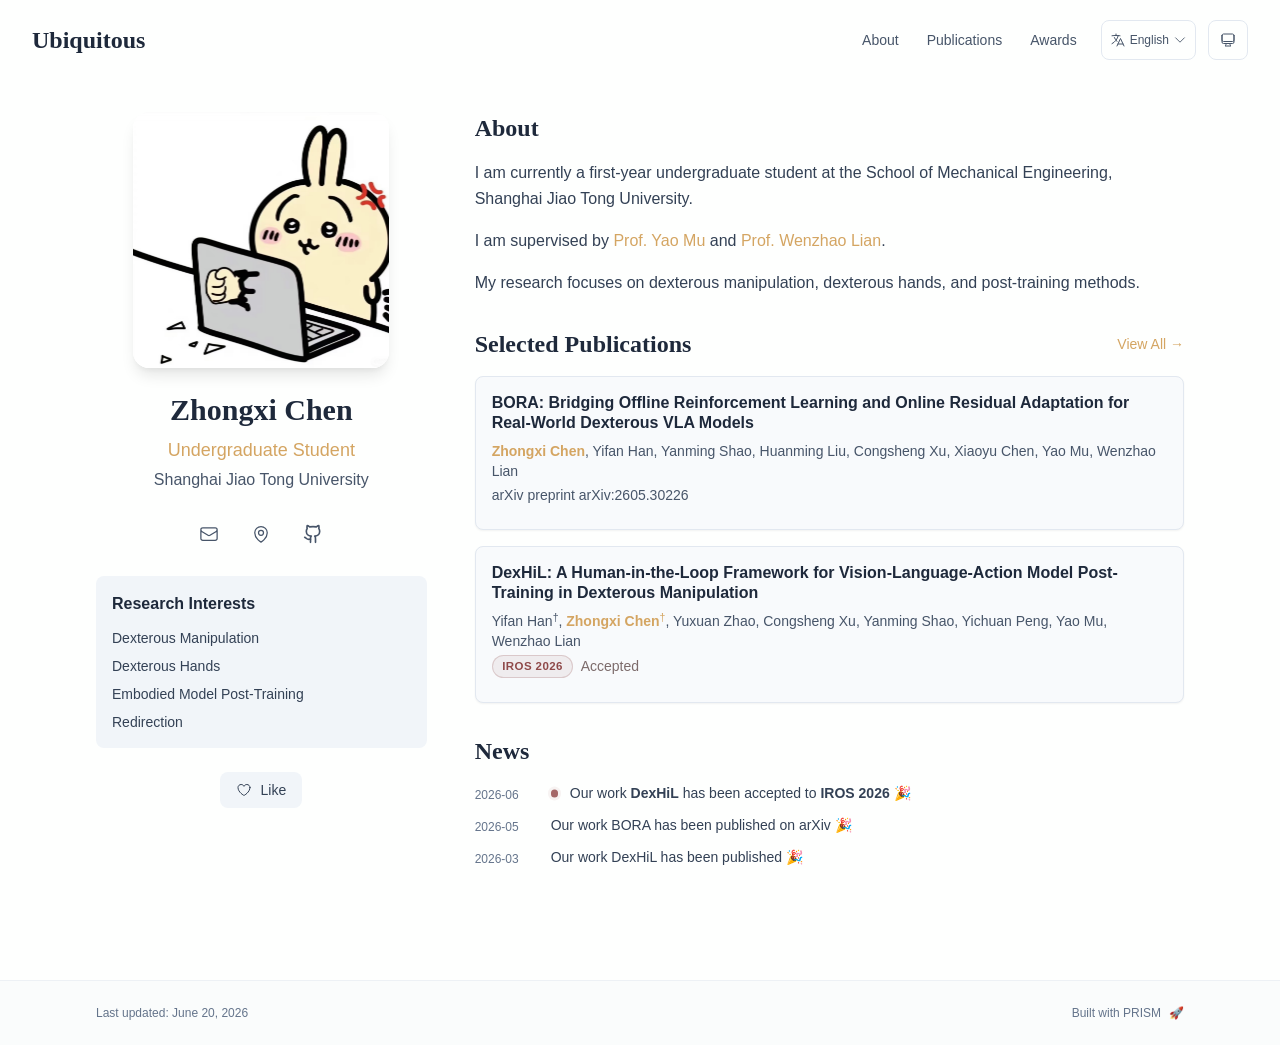
==== commit d469678b: "Update publication status and arXiv links" ====
--- a/index.html
+++ b/index.html
@@ -57,6 +57,6 @@
       root.lang = 'en';
       root.setAttribute('data-locale', 'en');
     }
-  </script><title>Zhongxi Chen</title><meta name="description" content="Undergraduate student at Shanghai Jiao Tong University."/><meta name="author" content="Zhongxi Chen"/><meta name="keywords" content="Zhongxi Chen,PhD,Research,Shanghai Jiao Tong University"/><meta name="creator" content="Zhongxi Chen"/><meta name="publisher" content="Zhongxi Chen"/><meta property="og:title" content="Zhongxi Chen"/><meta property="og:description" content="Undergraduate student at Shanghai Jiao Tong University."/><meta property="og:site_name" content="Zhongxi Chen&#x27;s Academic Website"/><meta property="og:locale" content="en_US"/><meta property="og:type" content="website"/><meta name="twitter:card" content="summary"/><meta name="twitter:title" content="Zhongxi Chen"/><meta name="twitter:description" content="Undergraduate student at Shanghai Jiao Tong University."/><link rel="icon" href="/favicon.jpg"/><script>document.querySelectorAll('body link[rel="icon"], body link[rel="apple-touch-icon"]').forEach(el => document.head.appendChild(el))</script><script src="/_next/static/chunks/polyfills-42372ed130431b0a.js" noModule=""></script></head><body class="font-sans antialiased"><div style="visibility:hidden"><nav class="fixed top-0 left-0 right-0 z-50" data-headlessui-state=""><div class="transition-all duration-300 ease-out bg-transparent" style="transform:translateY(-100px)"><div class="max-w-7xl mx-auto px-4 sm:px-6 lg:px-8"><div class="flex justify-between items-center h-16 lg:h-20"><div class="flex-shrink-0" tabindex="0"><a class="text-xl lg:text-2xl font-serif font-semibold text-primary hover:text-accent transition-colors duration-200" href="/">Ubiquitous</a></div><div class="hidden lg:block"><div class="ml-10 flex items-center space-x-3"><div class="relative flex items-baseline space-x-1"><a data-nav-href="/" class="relative px-3 py-2 text-sm font-medium rounded-lg transition-colors duration-150 text-primary" href="/">About</a><a data-nav-href="/publications" class="relative px-3 py-2 text-sm font-medium rounded-lg transition-colors duration-150 text-neutral-600" href="/publications/">Publications</a><a data-nav-href="/awards" class="relative px-3 py-2 text-sm font-medium rounded-lg transition-colors duration-150 text-neutral-600" href="/awards/">Awards</a></div><div class="flex items-center justify-center w-14 h-10 rounded-lg border border-neutral-200 dark:border-[rgba(148,163,184,0.24)] bg-background dark:bg-neutral-800"><div class="w-6 h-4 rounded bg-neutral-300 animate-pulse"></div></div><div class="flex items-center justify-center w-10 h-10 rounded-lg border border-neutral-200 dark:border-[rgba(148,163,184,0.24)] bg-background dark:bg-neutral-800"><div class="w-4 h-4 rounded-full bg-neutral-300 animate-pulse"></div></div></div></div><div class="lg:hidden flex items-center space-x-2"><div class="flex items-center justify-center w-14 h-10 rounded-lg border border-neutral-200 dark:border-[rgba(148,163,184,0.24)] bg-background dark:bg-neutral-800"><div class="w-6 h-4 rounded bg-neutral-300 animate-pulse"></div></div><div class="flex items-center justify-center w-10 h-10 rounded-lg border border-neutral-200 dark:border-[rgba(148,163,184,0.24)] bg-background dark:bg-neutral-800"><div class="w-4 h-4 rounded-full bg-neutral-300 animate-pulse"></div></div><button class="inline-flex items-center justify-center p-2 rounded-md text-neutral-600 hover:text-primary hover:bg-neutral-100 dark:hover:bg-neutral-800 focus:outline-none focus:ring-2 focus:ring-inset focus:ring-accent transition-colors duration-200" id="headlessui-disclosure-button-«R7pdb»" type="button" aria-expanded="false" data-headlessui-state=""><span class="sr-only">Open main menu</span><div><svg xmlns="http://www.w3.org/2000/svg" fill="none" viewBox="0 0 24 24" stroke-width="1.5" stroke="currentColor" aria-hidden="true" data-slot="icon" class="block h-6 w-6"><path stroke-linecap="round" stroke-linejoin="round" d="M3.75 6.75h16.5M3.75 12h16.5m-16.5 5.25h16.5"></path></svg></div></button></div></div></div></div></nav><main class="min-h-screen pt-16 lg:pt-20"><div class="max-w-6xl mx-auto px-4 sm:px-6 lg:px-8 py-8 bg-background min-h-screen"><div class="grid grid-cols-1 lg:grid-cols-3 gap-12"><div class="lg:col-span-1"><div class="sticky top-8" style="opacity:0;transform:translateY(20px)"><div class="w-64 h-64 mx-auto mb-6 rounded-2xl overflow-hidden shadow-lg hover:shadow-xl transition-all duration-200 hover:scale-105"><img alt="Zhongxi Chen" width="256" height="256" decoding="async" data-nimg="1" class="w-full h-full object-cover object-[32%_center]" style="color:transparent" src="/bio.jpg"/></div><div class="text-center mb-6"><h1 class="text-3xl font-serif font-bold text-primary mb-2">Zhongxi Chen</h1><p class="text-lg text-accent font-medium mb-1">Undergraduate Student</p><p class="text-neutral-600 mb-2">Shanghai Jiao Tong University</p></div><div class="flex flex-wrap justify-center gap-3 sm:gap-4 mb-6 relative px-2"><div class="relative"><button class="p-2 sm:p-2 transition-colors duration-200 text-neutral-600 dark:text-neutral-400 hover:text-accent" aria-label="Email"><svg xmlns="http://www.w3.org/2000/svg" fill="none" viewBox="0 0 24 24" stroke-width="1.5" stroke="currentColor" aria-hidden="true" data-slot="icon" class="h-5 w-5"><path stroke-linecap="round" stroke-linejoin="round" d="M21.75 6.75v10.5a2.25 2.25 0 0 1-2.25 2.25h-15a2.25 2.25 0 0 1-2.25-2.25V6.75m19.5 0A2.25 2.25 0 0 0 19.5 4.5h-15a2.25 2.25 0 0 0-2.25 2.25m19.5 0v.243a2.25 2.25 0 0 1-1.07 1.916l-7.5 4.615a2.25 2.25 0 0 1-2.36 0L3.32 8.91a2.25 2.25 0 0 1-1.07-1.916V6.75"></path></svg></button></div><div class="relative"><button class="p-2 sm:p-2 transition-colors duration-200 text-neutral-600 dark:text-neutral-400 hover:text-accent" aria-label="Location"><svg xmlns="http://www.w3.org/2000/svg" fill="none" viewBox="0 0 24 24" stroke-width="1.5" stroke="currentColor" aria-hidden="true" data-slot="icon" class="h-5 w-5"><path stroke-linecap="round" stroke-linejoin="round" d="M15 10.5a3 3 0 1 1-6 0 3 3 0 0 1 6 0Z"></path><path stroke-linecap="round" stroke-linejoin="round" d="M19.5 10.5c0 7.142-7.5 11.25-7.5 11.25S4.5 17.642 4.5 10.5a7.5 7.5 0 1 1 15 0Z"></path></svg></button></div><a href="https://github.com/ChenZhongxi-sjtu" target="_blank" rel="noopener noreferrer" class="p-2 sm:p-2 text-neutral-600 dark:text-neutral-400 hover:text-accent transition-colors duration-200" aria-label="GitHub"><svg xmlns="http://www.w3.org/2000/svg" width="24" height="24" viewBox="0 0 24 24" fill="none" stroke="currentColor" stroke-width="2" stroke-linecap="round" stroke-linejoin="round" class="lucide lucide-github h-5 w-5" aria-hidden="true"><path d="M15 22v-4a4.8 4.8 0 0 0-1-3.5c3 0 6-2 6-5.5.08-1.25-.27-2.48-1-3.5.28-1.15.28-2.35 0-3.5 0 0-1 0-3 1.5-2.64-.5-5.36-.5-8 0C6 2 5 2 5 2c-.3 1.15-.3 2.35 0 3.5A5.403 5.403 0 0 0 4 9c0 3.5 3 5.5 6 5.5-.39.49-.68 1.05-.85 1.65-.17.6-.22 1.23-.15 1.85v4"></path><path d="M9 18c-4.51 2-5-2-7-2"></path></svg></a></div><div class="bg-neutral-100 dark:bg-neutral-800 rounded-lg p-4 mb-6 hover:shadow-lg transition-all duration-200 hover:scale-[1.02]"><h3 class="font-semibold text-primary mb-3">Research Interests</h3><div class="space-y-2 text-sm text-neutral-700 dark:text-neutral-500"><div>Dexterous Manipulation</div><div>Dexterous Hands</div><div>Embodied Model Post-Training</div><div>Redirection</div></div></div><div class="flex justify-center"><div class="relative"><button class="flex items-center space-x-2 px-4 py-2 rounded-lg font-medium text-sm transition-all duration-200 bg-neutral-100 dark:bg-neutral-800 text-neutral-700 dark:text-neutral-500 hover:bg-red-50 dark:hover:bg-red-900/20 hover:text-red-600 dark:hover:text-red-400 cursor-pointer" tabindex="0"><svg xmlns="http://www.w3.org/2000/svg" fill="none" viewBox="0 0 24 24" stroke-width="1.5" stroke="currentColor" aria-hidden="true" data-slot="icon" class="h-4 w-4"><path stroke-linecap="round" stroke-linejoin="round" d="M21 8.25c0-2.485-2.099-4.5-4.688-4.5-1.935 0-3.597 1.126-4.312 2.733-.715-1.607-2.377-2.733-4.313-2.733C5.1 3.75 3 5.765 3 8.25c0 7.22 9 12 9 12s9-4.78 9-12Z"></path></svg><span>Like</span></button></div></div></div></div><div class="lg:col-span-2 space-y-8"><section id="about" class="scroll-mt-24 space-y-8"><section style="opacity:0;transform:translateY(20px)"><h2 class="text-2xl font-serif font-bold text-primary mb-4">About</h2><div class="text-neutral-700 dark:text-neutral-600 leading-relaxed"><p class="mb-4 last:mb-0">I am currently a first-year undergraduate student at the School of Mechanical Engineering, Shanghai Jiao Tong University.</p>
+  </script><title>Zhongxi Chen</title><meta name="description" content="Undergraduate student at Shanghai Jiao Tong University."/><meta name="author" content="Zhongxi Chen"/><meta name="keywords" content="Zhongxi Chen,PhD,Research,Shanghai Jiao Tong University"/><meta name="creator" content="Zhongxi Chen"/><meta name="publisher" content="Zhongxi Chen"/><meta property="og:title" content="Zhongxi Chen"/><meta property="og:description" content="Undergraduate student at Shanghai Jiao Tong University."/><meta property="og:site_name" content="Zhongxi Chen&#x27;s Academic Website"/><meta property="og:locale" content="en_US"/><meta property="og:type" content="website"/><meta name="twitter:card" content="summary"/><meta name="twitter:title" content="Zhongxi Chen"/><meta name="twitter:description" content="Undergraduate student at Shanghai Jiao Tong University."/><link rel="icon" href="/favicon.jpg"/><script>document.querySelectorAll('body link[rel="icon"], body link[rel="apple-touch-icon"]').forEach(el => document.head.appendChild(el))</script><script src="/_next/static/chunks/polyfills-42372ed130431b0a.js" noModule=""></script><link rel="stylesheet" href="/iros-update.css"/><script src="/iros-update.js" defer></script></head><body class="font-sans antialiased"><div style="visibility:hidden"><nav class="fixed top-0 left-0 right-0 z-50" data-headlessui-state=""><div class="transition-all duration-300 ease-out bg-transparent" style="transform:translateY(-100px)"><div class="max-w-7xl mx-auto px-4 sm:px-6 lg:px-8"><div class="flex justify-between items-center h-16 lg:h-20"><div class="flex-shrink-0" tabindex="0"><a class="text-xl lg:text-2xl font-serif font-semibold text-primary hover:text-accent transition-colors duration-200" href="/">Ubiquitous</a></div><div class="hidden lg:block"><div class="ml-10 flex items-center space-x-3"><div class="relative flex items-baseline space-x-1"><a data-nav-href="/" class="relative px-3 py-2 text-sm font-medium rounded-lg transition-colors duration-150 text-primary" href="/">About</a><a data-nav-href="/publications" class="relative px-3 py-2 text-sm font-medium rounded-lg transition-colors duration-150 text-neutral-600" href="/publications/">Publications</a><a data-nav-href="/awards" class="relative px-3 py-2 text-sm font-medium rounded-lg transition-colors duration-150 text-neutral-600" href="/awards/">Awards</a></div><div class="flex items-center justify-center w-14 h-10 rounded-lg border border-neutral-200 dark:border-[rgba(148,163,184,0.24)] bg-background dark:bg-neutral-800"><div class="w-6 h-4 rounded bg-neutral-300 animate-pulse"></div></div><div class="flex items-center justify-center w-10 h-10 rounded-lg border border-neutral-200 dark:border-[rgba(148,163,184,0.24)] bg-background dark:bg-neutral-800"><div class="w-4 h-4 rounded-full bg-neutral-300 animate-pulse"></div></div></div></div><div class="lg:hidden flex items-center space-x-2"><div class="flex items-center justify-center w-14 h-10 rounded-lg border border-neutral-200 dark:border-[rgba(148,163,184,0.24)] bg-background dark:bg-neutral-800"><div class="w-6 h-4 rounded bg-neutral-300 animate-pulse"></div></div><div class="flex items-center justify-center w-10 h-10 rounded-lg border border-neutral-200 dark:border-[rgba(148,163,184,0.24)] bg-background dark:bg-neutral-800"><div class="w-4 h-4 rounded-full bg-neutral-300 animate-pulse"></div></div><button class="inline-flex items-center justify-center p-2 rounded-md text-neutral-600 hover:text-primary hover:bg-neutral-100 dark:hover:bg-neutral-800 focus:outline-none focus:ring-2 focus:ring-inset focus:ring-accent transition-colors duration-200" id="headlessui-disclosure-button-«R7pdb»" type="button" aria-expanded="false" data-headlessui-state=""><span class="sr-only">Open main menu</span><div><svg xmlns="http://www.w3.org/2000/svg" fill="none" viewBox="0 0 24 24" stroke-width="1.5" stroke="currentColor" aria-hidden="true" data-slot="icon" class="block h-6 w-6"><path stroke-linecap="round" stroke-linejoin="round" d="M3.75 6.75h16.5M3.75 12h16.5m-16.5 5.25h16.5"></path></svg></div></button></div></div></div></div></nav><main class="min-h-screen pt-16 lg:pt-20"><div class="max-w-6xl mx-auto px-4 sm:px-6 lg:px-8 py-8 bg-background min-h-screen"><div class="grid grid-cols-1 lg:grid-cols-3 gap-12"><div class="lg:col-span-1"><div class="sticky top-8" style="opacity:0;transform:translateY(20px)"><div class="w-64 h-64 mx-auto mb-6 rounded-2xl overflow-hidden shadow-lg hover:shadow-xl transition-all duration-200 hover:scale-105"><img alt="Zhongxi Chen" width="256" height="256" decoding="async" data-nimg="1" class="w-full h-full object-cover object-[32%_center]" style="color:transparent" src="/bio.jpg"/></div><div class="text-center mb-6"><h1 class="text-3xl font-serif font-bold text-primary mb-2">Zhongxi Chen</h1><p class="text-lg text-accent font-medium mb-1">Undergraduate Student</p><p class="text-neutral-600 mb-2">Shanghai Jiao Tong University</p></div><div class="flex flex-wrap justify-center gap-3 sm:gap-4 mb-6 relative px-2"><div class="relative"><button class="p-2 sm:p-2 transition-colors duration-200 text-neutral-600 dark:text-neutral-400 hover:text-accent" aria-label="Email"><svg xmlns="http://www.w3.org/2000/svg" fill="none" viewBox="0 0 24 24" stroke-width="1.5" stroke="currentColor" aria-hidden="true" data-slot="icon" class="h-5 w-5"><path stroke-linecap="round" stroke-linejoin="round" d="M21.75 6.75v10.5a2.25 2.25 0 0 1-2.25 2.25h-15a2.25 2.25 0 0 1-2.25-2.25V6.75m19.5 0A2.25 2.25 0 0 0 19.5 4.5h-15a2.25 2.25 0 0 0-2.25 2.25m19.5 0v.243a2.25 2.25 0 0 1-1.07 1.916l-7.5 4.615a2.25 2.25 0 0 1-2.36 0L3.32 8.91a2.25 2.25 0 0 1-1.07-1.916V6.75"></path></svg></button></div><div class="relative"><button class="p-2 sm:p-2 transition-colors duration-200 text-neutral-600 dark:text-neutral-400 hover:text-accent" aria-label="Location"><svg xmlns="http://www.w3.org/2000/svg" fill="none" viewBox="0 0 24 24" stroke-width="1.5" stroke="currentColor" aria-hidden="true" data-slot="icon" class="h-5 w-5"><path stroke-linecap="round" stroke-linejoin="round" d="M15 10.5a3 3 0 1 1-6 0 3 3 0 0 1 6 0Z"></path><path stroke-linecap="round" stroke-linejoin="round" d="M19.5 10.5c0 7.142-7.5 11.25-7.5 11.25S4.5 17.642 4.5 10.5a7.5 7.5 0 1 1 15 0Z"></path></svg></button></div><a href="https://github.com/ChenZhongxi-sjtu" target="_blank" rel="noopener noreferrer" class="p-2 sm:p-2 text-neutral-600 dark:text-neutral-400 hover:text-accent transition-colors duration-200" aria-label="GitHub"><svg xmlns="http://www.w3.org/2000/svg" width="24" height="24" viewBox="0 0 24 24" fill="none" stroke="currentColor" stroke-width="2" stroke-linecap="round" stroke-linejoin="round" class="lucide lucide-github h-5 w-5" aria-hidden="true"><path d="M15 22v-4a4.8 4.8 0 0 0-1-3.5c3 0 6-2 6-5.5.08-1.25-.27-2.48-1-3.5.28-1.15.28-2.35 0-3.5 0 0-1 0-3 1.5-2.64-.5-5.36-.5-8 0C6 2 5 2 5 2c-.3 1.15-.3 2.35 0 3.5A5.403 5.403 0 0 0 4 9c0 3.5 3 5.5 6 5.5-.39.49-.68 1.05-.85 1.65-.17.6-.22 1.23-.15 1.85v4"></path><path d="M9 18c-4.51 2-5-2-7-2"></path></svg></a></div><div class="bg-neutral-100 dark:bg-neutral-800 rounded-lg p-4 mb-6 hover:shadow-lg transition-all duration-200 hover:scale-[1.02]"><h3 class="font-semibold text-primary mb-3">Research Interests</h3><div class="space-y-2 text-sm text-neutral-700 dark:text-neutral-500"><div>Dexterous Manipulation</div><div>Dexterous Hands</div><div>Embodied Model Post-Training</div><div>Redirection</div></div></div><div class="flex justify-center"><div class="relative"><button class="flex items-center space-x-2 px-4 py-2 rounded-lg font-medium text-sm transition-all duration-200 bg-neutral-100 dark:bg-neutral-800 text-neutral-700 dark:text-neutral-500 hover:bg-red-50 dark:hover:bg-red-900/20 hover:text-red-600 dark:hover:text-red-400 cursor-pointer" tabindex="0"><svg xmlns="http://www.w3.org/2000/svg" fill="none" viewBox="0 0 24 24" stroke-width="1.5" stroke="currentColor" aria-hidden="true" data-slot="icon" class="h-4 w-4"><path stroke-linecap="round" stroke-linejoin="round" d="M21 8.25c0-2.485-2.099-4.5-4.688-4.5-1.935 0-3.597 1.126-4.312 2.733-.715-1.607-2.377-2.733-4.313-2.733C5.1 3.75 3 5.765 3 8.25c0 7.22 9 12 9 12s9-4.78 9-12Z"></path></svg><span>Like</span></button></div></div></div></div><div class="lg:col-span-2 space-y-8"><section id="about" class="scroll-mt-24 space-y-8"><section style="opacity:0;transform:translateY(20px)"><h2 class="text-2xl font-serif font-bold text-primary mb-4">About</h2><div class="text-neutral-700 dark:text-neutral-600 leading-relaxed"><p class="mb-4 last:mb-0">I am currently a first-year undergraduate student at the School of Mechanical Engineering, Shanghai Jiao Tong University.</p>
 <p class="mb-4 last:mb-0">I am supervised by <a href="https://yaomarkmu.github.io/" node="[object Object]" target="_blank" rel="noopener noreferrer" class="text-accent font-medium transition-all duration-200 rounded hover:bg-accent/10 hover:shadow-sm">Prof. Yao Mu</a> and <a href="https://lianwenzhao.github.io/" node="[object Object]" target="_blank" rel="noopener noreferrer" class="text-accent font-medium transition-all duration-200 rounded hover:bg-accent/10 hover:shadow-sm">Prof. Wenzhao Lian</a>.</p>
-<p class="mb-4 last:mb-0">My research focuses on dexterous manipulation, dexterous hands, and post-training methods.</p></div></section><section style="opacity:0;transform:translateY(20px)"><div class="flex items-center justify-between mb-4"><h2 class="text-2xl font-serif font-bold text-primary">Selected Publications</h2><a class="text-accent hover:text-accent-dark text-sm font-medium transition-all duration-200 rounded hover:bg-accent/10 hover:shadow-sm" href="/publications/">View All<!-- --> →</a></div><div class="space-y-4"><div class="bg-neutral-50 dark:bg-neutral-800 p-4 rounded-lg shadow-sm border border-neutral-200 dark:border-[rgba(148,163,184,0.24)] hover:shadow-lg transition-all duration-200 hover:scale-[1.02]" style="opacity:0;transform:translateY(20px)"><h3 class="font-semibold text-primary mb-2 leading-tight">BORA: Bridging Offline Reinforcement Learning and Online Residual Adaptation for Real-World Dexterous VLA Models</h3><p class="text-sm text-neutral-600 dark:text-neutral-500 mb-1"><span><span class="font-semibold text-accent ">Zhongxi Chen</span>, </span><span><span class=" ">Yifan Han</span>, </span><span><span class=" ">Yanming Shao</span>, </span><span><span class=" ">Huanming Liu</span>, </span><span><span class=" ">Congsheng Xu</span>, </span><span><span class=" ">Xiaoyu Chen</span>, </span><span><span class=" ">Yao Mu</span>, </span><span><span class=" ">Wenzhao Lian</span></span></p><p class="text-sm text-neutral-600 dark:text-neutral-500 mb-2">arXiv preprint arXiv:2605.30226</p></div><div class="bg-neutral-50 dark:bg-neutral-800 p-4 rounded-lg shadow-sm border border-neutral-200 dark:border-[rgba(148,163,184,0.24)] hover:shadow-lg transition-all duration-200 hover:scale-[1.02]" style="opacity:0;transform:translateY(20px)"><h3 class="font-semibold text-primary mb-2 leading-tight">DexHiL: A Human-in-the-Loop Framework for Vision-Language-Action Model Post-Training in Dexterous Manipulation</h3><p class="text-sm text-neutral-600 dark:text-neutral-500 mb-1"><span><span class=" ">Yifan Han</span><sup class="ml-0 text-neutral-600 dark:text-neutral-500">†</sup>, </span><span><span class="font-semibold text-accent ">Zhongxi Chen</span><sup class="ml-0 text-accent">†</sup>, </span><span><span class=" ">Yuxuan Zhao</span>, </span><span><span class=" ">Congsheng Xu</span>, </span><span><span class=" ">Yanming Shao</span>, </span><span><span class=" ">Yichuan Peng</span>, </span><span><span class=" ">Yao Mu</span>, </span><span><span class=" ">Wenzhao Lian</span></span></p><p class="text-sm text-neutral-600 dark:text-neutral-500 mb-2">arXiv preprint arXiv:2603.09121</p></div></div></section><section style="opacity:0;transform:translateY(20px)"><h2 class="text-2xl font-serif font-bold text-primary mb-4">News</h2><div class="space-y-3"><div class="flex items-start space-x-3"><span class="text-xs text-neutral-500 mt-1 w-16 flex-shrink-0">2026-05</span><p class="text-sm text-neutral-700">Our work BORA has been published on arXiv 🎉</p></div><div class="flex items-start space-x-3"><span class="text-xs text-neutral-500 mt-1 w-16 flex-shrink-0">2026-03</span><p class="text-sm text-neutral-700">Our work DexHiL has been published 🎉</p></div></div></section></section></div></div></div><!--$--><!--/$--><!--$--><!--/$--></main><footer class="border-t border-neutral-200/50 bg-neutral-50/50 dark:bg-neutral-900/50 dark:border-neutral-700/50"><div class="max-w-6xl mx-auto px-4 sm:px-6 lg:px-8 py-6"><div class="flex flex-col sm:flex-row justify-between items-center gap-2"><p class="text-xs text-neutral-500">Last updated<!-- -->: <!-- -->April 11, 2026</p><p class="text-xs text-neutral-500 flex items-center"><a href="https://github.com/xyjoey/PRISM" target="_blank" rel="noopener noreferrer">Built with PRISM</a><span class="ml-2">🚀</span></p></div></div></footer></div><script src="/_next/static/chunks/webpack-679b75d1c4c2027c.js" async=""></script><script>(self.__next_f=self.__next_f||[]).push([0])</script><script>self.__next_f.push([1,"1:\"$Sreact.fragment\"\n3:I[3719,[\"461\",\"static/chunks/461-a9a5d7b05a71d978.js\",\"874\",\"static/chunks/874-6cc630662f3664af.js\",\"291\",\"static/chunks/291-e39730cc9327e39b.js\",\"177\",\"static/chunks/app/layout-8f4f97a8c9567337.js\"],\"ThemeProvider\"]\n4:I[310,[\"461\",\"static/chunks/461-a9a5d7b05a71d978.js\",\"874\",\"static/chunks/874-6cc630662f3664af.js\",\"291\",\"static/chunks/291-e39730cc9327e39b.js\",\"177\",\"static/chunks/app/layout-8f4f97a8c9567337.js\"],\"LocaleProvider\"]\n5:I[4574,[\"461\",\"static/chunks/461-a9a5d7b05a71d978.js\",\"874\",\"static/chunks/874-6cc630662f3664af.js\",\"291\",\"static/chunks/291-e39730cc9327e39b.js\",\"177\",\"static/chunks/app/layout-8f4f97a8c9567337.js\"],\"default\"]\n6:I[7555,[],\"\"]\n7:I[1295,[],\"\"]\n8:I[2548,[\"461\",\"static/chunks/461-a9a5d7b05a71d978.js\",\"874\",\"static/chunks/874-6cc630662f3664af.js\",\"291\",\"static/chunks/291-e39730cc9327e39b.js\",\"177\",\"static/chunks/app/layout-8f4f97a8c9567337.js\"],\"default\"]\n9:I[6613,[\"461\",\"static/chunks/461-a9a5d7b05a71d978.js\",\"178\",\"static/chunks/178-595a94b9af1e67b5.js\",\"874\",\"static/chunks/874-6cc630662f3664af.js\",\"748\",\"static/chunks/748-abdcac66b902b175.js\",\"974\",\"static/chunks/app/page-a74ce406c91dd89a.js\"],\"default\"]\na:I[9665,[],\"MetadataBoundary\"]\nc:I[9665,[],\"OutletBoundary\"]\nf:I[4911,[],\"AsyncMetadataOutlet\"]\n11:I[9665,[],\"ViewportBoundary\"]\n13:I[6614,[],\"\"]\n:HL[\"/_next/static/css/1323167429cc407e.css\",\"style\"]\n2:T590,\n    try {\n      const cfg = {\"enabled\":true,\"locales\":[\"zh\",\"en\"],\"defaultLocale\":\"en\",\"mode\":\"auto\",\"fixedLocale\":\"en\",\"persist\":true,\"switcher\":true,\"labels\":{\"zh\":\"中文\",\"en\":\"English\"}};\n      const storageKey = 'locale-storage';\n      const normalize = (value) =\u003e typeof value === 'string' ? value.trim().replace('_', '-').toLowerCase() : '';\n      const matchLocale = (candidate) =\u003e {\n        const normalized = normalize(candidate);\n        if (!normalized) return null;\n        if (cfg.locales.includes(normalized)) return normalized;\n        const language = normalized.split('-')[0];\n        if (cfg.locales.includes(language)) return language;\n        "])</script><script>self.__next_f.push([1,"return null;\n      };\n\n      let resolved = null;\n\n      if (cfg.persist) {\n        resolved = matchLocale(localStorage.getItem(storageKey));\n      }\n\n      if (!resolved) {\n        if (cfg.mode === 'fixed') {\n          resolved = cfg.fixedLocale;\n        } else {\n          resolved = matchLocale(navigator.language);\n        }\n      }\n\n      if (!resolved) {\n        resolved = cfg.defaultLocale;\n      }\n\n      const root = document.documentElement;\n      root.lang = resolved;\n      root.setAttribute('data-locale', resolved);\n\n      if (cfg.persist) {\n        localStorage.setItem(storageKey, resolved);\n      }\n    } catch (e) {\n      const root = document.documentElement;\n      root.lang = 'en';\n      root.setAttribute('data-locale', 'en');\n    }\n  "])</script><script>self.__next_f.push([1,"0:{\"P\":null,\"b\":\"fJX-3DFIj-jTGh75pPtee\",\"p\":\"\",\"c\":[\"\",\"\"],\"i\":false,\"f\":[[[\"\",{\"children\":[\"__PAGE__\",{}]},\"$undefined\",\"$undefined\",true],[\"\",[\"$\",\"$1\",\"c\",{\"children\":[[[\"$\",\"link\",\"0\",{\"rel\":\"stylesheet\",\"href\":\"/_next/static/css/1323167429cc407e.css\",\"precedence\":\"next\",\"crossOrigin\":\"$undefined\",\"nonce\":\"$undefined\"}]],[\"$\",\"html\",null,{\"lang\":\"en\",\"className\":\"scroll-smooth\",\"suppressHydrationWarning\":true,\"children\":[[\"$\",\"head\",null,{\"children\":[[\"$\",\"link\",null,{\"rel\":\"icon\",\"href\":\"/favicon.jpg\",\"type\":\"image/svg+xml\"}],[\"$\",\"link\",null,{\"rel\":\"dns-prefetch\",\"href\":\"https://jialeliu.com\"}],[\"$\",\"link\",null,{\"rel\":\"preconnect\",\"href\":\"https://jialeliu.com\",\"crossOrigin\":\"\"}],[\"$\",\"link\",null,{\"rel\":\"preload\",\"as\":\"font\",\"type\":\"font/woff2\",\"href\":\"https://jialeliu.com/fonts/georgiab.woff2\",\"crossOrigin\":\"\"}],[\"$\",\"script\",null,{\"dangerouslySetInnerHTML\":{\"__html\":\"\\n              try {\\n                const theme = localStorage.getItem('theme-storage');\\n                const parsed = theme ? JSON.parse(theme) : null;\\n                const setting = parsed?.state?.theme || 'system';\\n                const prefersDark = typeof window !== 'undefined' \u0026\u0026 window.matchMedia \u0026\u0026 window.matchMedia('(prefers-color-scheme: dark)').matches;\\n                const effective = setting === 'dark' ? 'dark' : (setting === 'light' ? 'light' : (prefersDark ? 'dark' : 'light'));\\n                var root = document.documentElement;\\n                root.classList.add(effective);\\n                root.setAttribute('data-theme', effective);\\n              } catch (e) {\\n                var root = document.documentElement;\\n                root.classList.add('light');\\n                root.setAttribute('data-theme', 'light');\\n              }\\n            \"}}],[\"$\",\"script\",null,{\"dangerouslySetInnerHTML\":{\"__html\":\"$2\"}}]]}],[\"$\",\"body\",null,{\"className\":\"font-sans antialiased\",\"children\":[\"$\",\"$L3\",null,{\"children\":[\"$\",\"$L4\",null,{\"config\":{\"enabled\":true,\"locales\":[\"zh\",\"en\"],\"defaultLocale\":\"en\",\"mode\":\"auto\",\"fixedLocale\":\"en\",\"persist\":true,\"switcher\":true,\"labels\":{\"zh\":\"中文\",\"en\":\"English\"}},\"children\":[[\"$\",\"$L5\",null,{\"items\":[{\"title\":\"About\",\"type\":\"page\",\"target\":\"about\",\"href\":\"/\"},{\"title\":\"Publications\",\"type\":\"page\",\"target\":\"publications\",\"href\":\"/publications\"},{\"title\":\"Awards\",\"type\":\"page\",\"target\":\"awards\",\"href\":\"/awards\"}],\"siteTitle\":\"Ubiquitous\",\"enableOnePageMode\":false,\"i18n\":\"$0:f:0:1:1:props:children:1:props:children:1:props:children:props:children:props:config\",\"itemsByLocale\":{\"zh\":[{\"title\":\"关于我\",\"type\":\"page\",\"target\":\"about\",\"href\":\"/\"},{\"title\":\"论文\",\"type\":\"page\",\"target\":\"publications\",\"href\":\"/publications\"},{\"title\":\"奖项\",\"type\":\"page\",\"target\":\"awards\",\"href\":\"/awards\"}],\"en\":[{\"title\":\"About\",\"type\":\"page\",\"target\":\"about\",\"href\":\"/\"},{\"title\":\"Publications\",\"type\":\"page\",\"target\":\"publications\",\"href\":\"/publications\"},{\"title\":\"Awards\",\"type\":\"page\",\"target\":\"awards\",\"href\":\"/awards\"}]},\"siteTitleByLocale\":{\"zh\":\"Ubiquitous\",\"en\":\"Ubiquitous\"}}],[\"$\",\"main\",null,{\"className\":\"min-h-screen pt-16 lg:pt-20\",\"children\":[\"$\",\"$L6\",null,{\"parallelRouterKey\":\"children\",\"error\":\"$undefined\",\"errorStyles\":\"$undefined\",\"errorScripts\":\"$undefined\",\"template\":[\"$\",\"$L7\",null,{}],\"templateStyles\":\"$undefined\",\"templateScripts\":\"$undefined\",\"notFound\":[[[\"$\",\"title\",null,{\"children\":\"404: This page could not be found.\"}],[\"$\",\"div\",null,{\"style\":{\"fontFamily\":\"system-ui,\\\"Segoe UI\\\",Roboto,Helvetica,Arial,sans-serif,\\\"Apple Color Emoji\\\",\\\"Segoe UI Emoji\\\"\",\"height\":\"100vh\",\"textAlign\":\"center\",\"display\":\"flex\",\"flexDirection\":\"column\",\"alignItems\":\"center\",\"justifyContent\":\"center\"},\"children\":[\"$\",\"div\",null,{\"children\":[[\"$\",\"style\",null,{\"dangerouslySetInnerHTML\":{\"__html\":\"body{color:#000;background:#fff;margin:0}.next-error-h1{border-right:1px solid rgba(0,0,0,.3)}@media (prefers-color-scheme:dark){body{color:#fff;background:#000}.next-error-h1{border-right:1px solid rgba(255,255,255,.3)}}\"}}],[\"$\",\"h1\",null,{\"className\":\"next-error-h1\",\"style\":{\"display\":\"inline-block\",\"margin\":\"0 20px 0 0\",\"padding\":\"0 23px 0 0\",\"fontSize\":24,\"fontWeight\":500,\"verticalAlign\":\"top\",\"lineHeight\":\"49px\"},\"children\":404}],[\"$\",\"div\",null,{\"style\":{\"display\":\"inline-block\"},\"children\":[\"$\",\"h2\",null,{\"style\":{\"fontSize\":14,\"fontWeight\":400,\"lineHeight\":\"49px\",\"margin\":0},\"children\":\"This page could not be found.\"}]}]]}]}]],[]],\"forbidden\":\"$undefined\",\"unauthorized\":\"$undefined\"}]}],[\"$\",\"$L8\",null,{\"lastUpdated\":\"April 11, 2026\",\"lastUpdatedByLocale\":{\"zh\":\"2026年4月10日\",\"en\":\"April 11, 2026\"},\"defaultLocale\":\"en\"}]]}]}]}]]}]]}],{\"children\":[\"__PAGE__\",[\"$\",\"$1\",\"c\",{\"children\":[[\"$\",\"$L9\",null,{\"dataByLocale\":{\"zh\":{\"author\":{\"name\":\"陈钟希\",\"title\":\"本科生\",\"institution\":\"上海交通大学\",\"avatar\":\"/bio.jpg\"},\"social\":{\"email\":\"chenzhongxi@sjtu.edu.cn\",\"location\":\"上海，中国\",\"location_details\":[\"上海交大思源湖\"],\"github\":\"https://github.com/ChenZhongxi-sjtu\"},\"features\":{\"enable_likes\":true,\"enable_one_page_mode\":false},\"enableOnePageMode\":false,\"researchInterests\":[\"灵巧操作\",\"灵巧手\",\"具身模型后训练\",\"重定向\"],\"pagesToShow\":[{\"type\":\"about\",\"id\":\"about\",\"sections\":[{\"id\":\"about\",\"type\":\"markdown\",\"source\":\"bio.md\",\"title\":\"关于我\",\"content\":\"我目前是上海交通大学机械与动力工程学院的一年级本科生。\\n\\n我的指导老师是 [穆尧老师](https://yaomarkmu.github.io/) 和 [连文昭教授](https://lianwenzhao.github.io/) 。\\n\\n\\n我的研究主要关注于灵巧操作，灵巧手以及后训练方案。\\n\"},{\"id\":\"featured_publications\",\"type\":\"publications\",\"title\":\"精选论文\",\"filter\":\"selected\",\"limit\":5,\"publications\":[{\"id\":\"chen2026bora\",\"title\":\"BORA: Bridging Offline Reinforcement Learning and Online Residual Adaptation for Real-World Dexterous VLA Models\",\"authors\":[{\"name\":\"Zhongxi Chen\",\"isHighlighted\":true,\"isCorresponding\":false,\"isCoAuthor\":false},{\"name\":\"Yifan Han\",\"isHighlighted\":false,\"isCorresponding\":false,\"isCoAuthor\":false},{\"name\":\"Yanming Shao\",\"isHighlighted\":false,\"isCorresponding\":false,\"isCoAuthor\":false},{\"name\":\"Huanming Liu\",\"isHighlighted\":false,\"isCorresponding\":false,\"isCoAuthor\":false},{\"name\":\"Congsheng Xu\",\"isHighlighted\":false,\"isCorresponding\":false,\"isCoAuthor\":false},{\"name\":\"Xiaoyu Chen\",\"isHighlighted\":false,\"isCorresponding\":false,\"isCoAuthor\":false},{\"name\":\"Yao Mu\",\"isHighlighted\":false,\"isCorresponding\":false,\"isCoAuthor\":false},{\"name\":\"Wenzhao Lian\",\"isHighlighted\":false,\"isCorresponding\":false,\"isCoAuthor\":false}],\"year\":2026,\"month\":\"5\",\"type\":\"journal\",\"status\":\"published\",\"tags\":[],\"keywords\":\"$0:f:0:1:2:children:1:props:children:0:props:dataByLocale:zh:pagesToShow:0:sections:1:publications:0:tags\",\"researchArea\":\"machine-learning\",\"journal\":\"arXiv preprint arXiv:2605.30226\",\"conference\":\"\",\"abstract\":\"We present BORA, a training framework that bridges offline reinforcement learning with online residual adaptation for real-world dexterous VLA models, enabling stronger real-world dexterous manipulation through complementary offline and online adaptation.\",\"description\":\"\",\"selected\":true,\"preview\":\"projects/bora_teaser.png\",\"bibtex\":\"@article{chen2026bora,\\n  title = {BORA: Bridging Offline Reinforcement Learning and Online Residual Adaptation for Real-World Dexterous VLA Models},\\n  author = {Chen, Zhongxi and Han, Yifan and Shao, Yanming and Liu, Huanming and Xu, Congsheng and Chen, Xiaoyu and Mu, Yao and Lian, Wenzhao},\\n  journal = {arXiv preprint arXiv:2605.30226},\\n  month = {may},\\n  year = {2026},\\n  abbr = {BORA},\\n  abstract = {We present BORA, a training framework that bridges offline reinforcement learning with online residual adaptation for real-world dexterous VLA models, enabling stronger real-world dexterous manipulation through complementary offline and online adaptation.},\\n  pdf = {https://arxiv.org/abs/2605.30226}\\n}\"},{\"id\":\"han2026dexhil\",\"title\":\"DexHiL: A Human-in-the-Loop Framework for Vision-Language-Action Model Post-Training in Dexterous Manipulation\",\"authors\":[{\"name\":\"Yifan Han\",\"isHighlighted\":false,\"isCorresponding\":true,\"isCoAuthor\":false},{\"name\":\"Zhongxi Chen\",\"isHighlighted\":true,\"isCorresponding\":true,\"isCoAuthor\":false},{\"name\":\"Yuxuan Zhao\",\"isHighlighted\":false,\"isCorresponding\":false,\"isCoAuthor\":false},{\"name\":\"Congsheng Xu\",\"isHighlighted\":false,\"isCorresponding\":false,\"isCoAuthor\":false},{\"name\":\"Yanming Shao\",\"isHighlighted\":false,\"isCorresponding\":false,\"isCoAuthor\":false},{\"name\":\"Yichuan Peng\",\"isHighlighted\":false,\"isCorresponding\":false,\"isCoAuthor\":false},{\"name\":\"Yao Mu\",\"isHighlighted\":false,\"isCorresponding\":false,\"isCoAuthor\":false},{\"name\":\"Wenzhao Lian\",\"isHighlighted\":false,\"isCorresponding\":false,\"isCoAuthor\":false}],\"year\":2026,\"type\":\"journal\",\"status\":\"published\",\"tags\":[],\"keywords\":\"$0:f:0:1:2:children:1:props:children:0:props:dataByLocale:zh:pagesToShow:0:sections:1:publications:1:tags\",\"researchArea\":\"machine-learning\",\"journal\":\"arXiv preprint arXiv:2603.09121\",\"conference\":\"\",\"code\":\"https://github.com/SJTU-Scalelab/DexHiL\",\"abstract\":\"We propose DexHiL, an intervention-aware post-training framework that enables VLA models to learn from human corrections, significantly improving success rates in complex dexterous manipulation tasks.\",\"description\":\"\",\"selected\":true,\"preview\":\"projects/dexhil_thumb.png\",\"bibtex\":\"@article{han2026dexhil,\\n  title = {DexHiL: A Human-in-the-Loop Framework for Vision-Language-Action Model Post-Training in Dexterous Manipulation},\\n  author = {Han, Yifan and Chen, Zhongxi and Zhao, Yuxuan and Xu, Congsheng and Shao, Yanming and Peng, Yichuan and Mu, Yao and Lian, Wenzhao},\\n  journal = {arXiv preprint arXiv:2603.09121},\\n  year = {2026},\\n  abbr = {DexHiL},\\n  abstract = {We propose DexHiL, an intervention-aware post-training framework that enables VLA models to learn from human corrections, significantly improving success rates in complex dexterous manipulation tasks.},\\n  pdf = {https://arxiv.org/abs/2603.09121},\\n  website = {https://example.com/dexhil}\\n}\"}]},{\"id\":\"news\",\"type\":\"list\",\"title\":\"动态\",\"source\":\"news.toml\",\"items\":[{\"date\":\"2026-05\",\"content\":\"我们的工作 BORA 已发布到 arXiv 🎉\"},{\"date\":\"2026-03\",\"content\":\"我们的工作 DexHiL 发表了 🎉\"}]}]}]},\"en\":{\"author\":{\"name\":\"Zhongxi Chen\",\"title\":\"Undergraduate Student\",\"institution\":\"Shanghai Jiao Tong University\",\"avatar\":\"/bio.jpg\"},\"social\":{\"email\":\"chenzhongxi@sjtu.edu.cn\",\"location\":\"Shanghai, China\",\"location_details\":[\"Siyuan Lake, Shanghai Jiao Tong University\"],\"github\":\"https://github.com/ChenZhongxi-sjtu\"},\"features\":{\"enable_likes\":true,\"enable_one_page_mode\":false},\"enableOnePageMode\":false,\"researchInterests\":[\"Dexterous Manipulation\",\"Dexterous Hands\",\"Embodied Model Post-Training\",\"Redirection\"],\"pagesToShow\":[{\"type\":\"about\",\"id\":\"about\",\"sections\":[{\"id\":\"about\",\"type\":\"markdown\",\"source\":\"bio.md\",\"title\":\"About\",\"content\":\"I am currently a first-year undergraduate student at the School of Mechanical Engineering, Shanghai Jiao Tong University.\\n\\nI am supervised by [Prof. Yao Mu](https://yaomarkmu.github.io/) and [Prof. Wenzhao Lian](https://lianwenzhao.github.io/).\\n\\nMy research focuses on dexterous manipulation, dexterous hands, and post-training methods.\"},{\"id\":\"featured_publications\",\"type\":\"publications\",\"title\":\"Selected Publications\",\"filter\":\"selected\",\"limit\":5,\"publications\":[{\"id\":\"chen2026bora\",\"title\":\"BORA: Bridging Offline Reinforcement Learning and Online Residual Adaptation for Real-World Dexterous VLA Models\",\"authors\":[{\"name\":\"Zhongxi Chen\",\"isHighlighted\":true,\"isCorresponding\":false,\"isCoAuthor\":false},{\"name\":\"Yifan Han\",\"isHighlighted\":false,\"isCorresponding\":false,\"isCoAuthor\":false},{\"name\":\"Yanming Shao\",\"isHighlighted\":false,\"isCorresponding\":false,\"isCoAuthor\":false},{\"name\":\"Huanming Liu\",\"isHighlighted\":false,\"isCorresponding\":false,\"isCoAuthor\":false},{\"name\":\"Congsheng Xu\",\"isHighlighted\":false,\"isCorresponding\":false,\"isCoAuthor\":false},{\"name\":\"Xiaoyu Chen\",\"isHighlighted\":false,\"isCorresponding\":false,\"isCoAuthor\":false},{\"name\":\"Yao Mu\",\"isHighlighted\":false,\"isCorresponding\":false,\"isCoAuthor\":false},{\"name\":\"Wenzhao Lian\",\"isHighlighted\":false,\"isCorresponding\":false,\"isCoAuthor\":false}],\"year\":2026,\"month\":\"5\",\"type\":\"journal\",\"status\":\"published\",\"tags\":[],\"keywords\":\"$0:f:0:1:2:children:1:props:children:0:props:dataByLocale:en:pagesToShow:0:sections:1:publications:0:tags\",\"researchArea\":\"machine-learning\",\"journal\":\"arXiv preprint arXiv:2605.30226\",\"conference\":\"\",\"abstract\":\"We present BORA, a training framework that bridges offline reinforcement learning with online residual adaptation for real-world dexterous VLA models, enabling stronger real-world dexterous manipulation through complementary offline and online adaptation.\",\"description\":\"\",\"selected\":true,\"preview\":\"projects/bora_teaser.png\",\"bibtex\":\"@article{chen2026bora,\\n  title = {BORA: Bridging Offline Reinforcement Learning and Online Residual Adaptation for Real-World Dexterous VLA Models},\\n  author = {Chen, Zhongxi and Han, Yifan and Shao, Yanming and Liu, Huanming and Xu, Congsheng and Chen, Xiaoyu and Mu, Yao and Lian, Wenzhao},\\n  journal = {arXiv preprint arXiv:2605.30226},\\n  month = {may},\\n  year = {2026},\\n  abbr = {BORA},\\n  abstract = {We present BORA, a training framework that bridges offline reinforcement learning with online residual adaptation for real-world dexterous VLA models, enabling stronger real-world dexterous manipulation through complementary offline and online adaptation.},\\n  pdf = {https://arxiv.org/abs/2605.30226}\\n}\"},{\"id\":\"han2026dexhil\",\"title\":\"DexHiL: A Human-in-the-Loop Framework for Vision-Language-Action Model Post-Training in Dexterous Manipulation\",\"authors\":[{\"name\":\"Yifan Han\",\"isHighlighted\":false,\"isCorresponding\":true,\"isCoAuthor\":false},{\"name\":\"Zhongxi Chen\",\"isHighlighted\":true,\"isCorresponding\":true,\"isCoAuthor\":false},{\"name\":\"Yuxuan Zhao\",\"isHighlighted\":false,\"isCorresponding\":false,\"isCoAuthor\":false},{\"name\":\"Congsheng Xu\",\"isHighlighted\":false,\"isCorresponding\":false,\"isCoAuthor\":false},{\"name\":\"Yanming Shao\",\"isHighlighted\":false,\"isCorresponding\":false,\"isCoAuthor\":false},{\"name\":\"Yichuan Peng\",\"isHighlighted\":false,\"isCorresponding\":false,\"isCoAuthor\":false},{\"name\":\"Yao Mu\",\"isHighlighted\":false,\"isCorresponding\":false,\"isCoAuthor\":false},{\"name\":\"Wenzhao Lian\",\"isHighlighted\":false,\"isCorresponding\":false,\"isCoAuthor\":false}],\"year\":2026,\"type\":\"journal\",\"status\":\"published\",\"tags\":[],\"keywords\":\"$0:f:0:1:2:children:1:props:children:0:props:dataByLocale:en:pagesToShow:0:sections:1:publications:1:tags\",\"researchArea\":\"machine-learning\",\"journal\":\"arXiv preprint arXiv:2603.09121\",\"conference\":\"\",\"code\":\"https://github.com/SJTU-Scalelab/DexHiL\",\"abstract\":\"We propose DexHiL, an intervention-aware post-training framework that enables VLA models to learn from human corrections, significantly improving success rates in complex dexterous manipulation tasks.\",\"description\":\"\",\"selected\":true,\"preview\":\"projects/dexhil_thumb.png\",\"bibtex\":\"@article{han2026dexhil,\\n  title = {DexHiL: A Human-in-the-Loop Framework for Vision-Language-Action Model Post-Training in Dexterous Manipulation},\\n  author = {Han, Yifan and Chen, Zhongxi and Zhao, Yuxuan and Xu, Congsheng and Shao, Yanming and Peng, Yichuan and Mu, Yao and Lian, Wenzhao},\\n  journal = {arXiv preprint arXiv:2603.09121},\\n  year = {2026},\\n  abbr = {DexHiL},\\n  abstract = {We propose DexHiL, an intervention-aware post-training framework that enables VLA models to learn from human corrections, significantly improving success rates in complex dexterous manipulation tasks.},\\n  pdf = {https://arxiv.org/abs/2603.09121},\\n  website = {https://example.com/dexhil}\\n}\"}]},{\"id\":\"news\",\"type\":\"list\",\"title\":\"News\",\"source\":\"news.toml\",\"items\":[{\"date\":\"2026-05\",\"content\":\"Our work BORA has been published on arXiv 🎉\"},{\"date\":\"2026-03\",\"content\":\"Our work DexHiL has been published 🎉\"}]}]}]}},\"defaultLocale\":\"en\"}],[\"$\",\"$La\",null,{\"children\":\"$Lb\"}],null,[\"$\",\"$Lc\",null,{\"children\":[\"$Ld\",\"$Le\",[\"$\",\"$Lf\",null,{\"promise\":\"$@10\"}]]}]]}],{},null,false]},null,false],[\"$\",\"$1\",\"h\",{\"children\":[null,[\"$\",\"$1\",\"41_5GVfkw0ygNQt9SdTob\",{\"children\":[[\"$\",\"$L11\",null,{\"children\":\"$L12\"}],null]}],null]}],false]],\"m\":\"$undefined\",\"G\":[\"$13\",\"$undefined\"],\"s\":false,\"S\":true}\n"])</script><script>self.__next_f.push([1,"14:\"$Sreact.suspense\"\n15:I[4911,[],\"AsyncMetadata\"]\nb:[\"$\",\"$14\",null,{\"fallback\":null,\"children\":[\"$\",\"$L15\",null,{\"promise\":\"$@16\"}]}]\n"])</script><script>self.__next_f.push([1,"e:null\n"])</script><script>self.__next_f.push([1,"12:[[\"$\",\"meta\",\"0\",{\"charSet\":\"utf-8\"}],[\"$\",\"meta\",\"1\",{\"name\":\"viewport\",\"content\":\"width=device-width, initial-scale=1\"}]]\nd:null\n"])</script><script>self.__next_f.push([1,"16:{\"metadata\":[[\"$\",\"title\",\"0\",{\"children\":\"Zhongxi Chen\"}],[\"$\",\"meta\",\"1\",{\"name\":\"description\",\"content\":\"Undergraduate student at Shanghai Jiao Tong University.\"}],[\"$\",\"meta\",\"2\",{\"name\":\"author\",\"content\":\"Zhongxi Chen\"}],[\"$\",\"meta\",\"3\",{\"name\":\"keywords\",\"content\":\"Zhongxi Chen,PhD,Research,Shanghai Jiao Tong University\"}],[\"$\",\"meta\",\"4\",{\"name\":\"creator\",\"content\":\"Zhongxi Chen\"}],[\"$\",\"meta\",\"5\",{\"name\":\"publisher\",\"content\":\"Zhongxi Chen\"}],[\"$\",\"meta\",\"6\",{\"property\":\"og:title\",\"content\":\"Zhongxi Chen\"}],[\"$\",\"meta\",\"7\",{\"property\":\"og:description\",\"content\":\"Undergraduate student at Shanghai Jiao Tong University.\"}],[\"$\",\"meta\",\"8\",{\"property\":\"og:site_name\",\"content\":\"Zhongxi Chen's Academic Website\"}],[\"$\",\"meta\",\"9\",{\"property\":\"og:locale\",\"content\":\"en_US\"}],[\"$\",\"meta\",\"10\",{\"property\":\"og:type\",\"content\":\"website\"}],[\"$\",\"meta\",\"11\",{\"name\":\"twitter:card\",\"content\":\"summary\"}],[\"$\",\"meta\",\"12\",{\"name\":\"twitter:title\",\"content\":\"Zhongxi Chen\"}],[\"$\",\"meta\",\"13\",{\"name\":\"twitter:description\",\"content\":\"Undergraduate student at Shanghai Jiao Tong University.\"}],[\"$\",\"link\",\"14\",{\"rel\":\"icon\",\"href\":\"/favicon.jpg\"}]],\"error\":null,\"digest\":\"$undefined\"}\n10:{\"metadata\":\"$16:metadata\",\"error\":null,\"digest\":\"$undefined\"}\n"])</script></body></html>+<p class="mb-4 last:mb-0">My research focuses on dexterous manipulation, dexterous hands, and post-training methods.</p></div></section><section style="opacity:0;transform:translateY(20px)"><div class="flex items-center justify-between mb-4"><h2 class="text-2xl font-serif font-bold text-primary">Selected Publications</h2><a class="text-accent hover:text-accent-dark text-sm font-medium transition-all duration-200 rounded hover:bg-accent/10 hover:shadow-sm" href="/publications/">View All<!-- --> →</a></div><div class="space-y-4"><div class="bg-neutral-50 dark:bg-neutral-800 p-4 rounded-lg shadow-sm border border-neutral-200 dark:border-[rgba(148,163,184,0.24)] hover:shadow-lg transition-all duration-200 hover:scale-[1.02]" style="opacity:0;transform:translateY(20px)"><h3 class="font-semibold text-primary mb-2 leading-tight">BORA: Bridging Offline Reinforcement Learning and Online Residual Adaptation for Real-World Dexterous VLA Models</h3><p class="text-sm text-neutral-600 dark:text-neutral-500 mb-1"><span><span class="font-semibold text-accent ">Zhongxi Chen</span>, </span><span><span class=" ">Yifan Han</span>, </span><span><span class=" ">Yanming Shao</span>, </span><span><span class=" ">Huanming Liu</span>, </span><span><span class=" ">Congsheng Xu</span>, </span><span><span class=" ">Xiaoyu Chen</span>, </span><span><span class=" ">Yao Mu</span>, </span><span><span class=" ">Wenzhao Lian</span></span></p><p class="text-sm text-neutral-600 dark:text-neutral-500 mb-2">arXiv preprint arXiv:2605.30226</p></div><div class="bg-neutral-50 dark:bg-neutral-800 p-4 rounded-lg shadow-sm border border-neutral-200 dark:border-[rgba(148,163,184,0.24)] hover:shadow-lg transition-all duration-200 hover:scale-[1.02]" style="opacity:0;transform:translateY(20px)"><h3 class="font-semibold text-primary mb-2 leading-tight">DexHiL: A Human-in-the-Loop Framework for Vision-Language-Action Model Post-Training in Dexterous Manipulation</h3><p class="text-sm text-neutral-600 dark:text-neutral-500 mb-1"><span><span class=" ">Yifan Han</span><sup class="ml-0 text-neutral-600 dark:text-neutral-500">†</sup>, </span><span><span class="font-semibold text-accent ">Zhongxi Chen</span><sup class="ml-0 text-accent">†</sup>, </span><span><span class=" ">Yuxuan Zhao</span>, </span><span><span class=" ">Congsheng Xu</span>, </span><span><span class=" ">Yanming Shao</span>, </span><span><span class=" ">Yichuan Peng</span>, </span><span><span class=" ">Yao Mu</span>, </span><span><span class=" ">Wenzhao Lian</span></span></p><p class="text-sm text-neutral-600 dark:text-neutral-500 mb-2">IROS 2026 (Accepted)</p></div></div></section><section style="opacity:0;transform:translateY(20px)"><h2 class="text-2xl font-serif font-bold text-primary mb-4">News</h2><div class="space-y-3"><div class="flex items-start space-x-3"><span class="text-xs text-neutral-500 mt-1 w-16 flex-shrink-0">2026-05</span><p class="text-sm text-neutral-700">Our work BORA has been published on arXiv 🎉</p></div><div class="flex items-start space-x-3"><span class="text-xs text-neutral-500 mt-1 w-16 flex-shrink-0">2026-03</span><p class="text-sm text-neutral-700">Our work DexHiL has been published 🎉</p></div></div></section></section></div></div></div><!--$--><!--/$--><!--$--><!--/$--></main><footer class="border-t border-neutral-200/50 bg-neutral-50/50 dark:bg-neutral-900/50 dark:border-neutral-700/50"><div class="max-w-6xl mx-auto px-4 sm:px-6 lg:px-8 py-6"><div class="flex flex-col sm:flex-row justify-between items-center gap-2"><p class="text-xs text-neutral-500">Last updated<!-- -->: <!-- -->April 11, 2026</p><p class="text-xs text-neutral-500 flex items-center"><a href="https://github.com/xyjoey/PRISM" target="_blank" rel="noopener noreferrer">Built with PRISM</a><span class="ml-2">🚀</span></p></div></div></footer></div><script src="/_next/static/chunks/webpack-679b75d1c4c2027c.js" async=""></script><script>(self.__next_f=self.__next_f||[]).push([0])</script><script>self.__next_f.push([1,"1:\"$Sreact.fragment\"\n3:I[3719,[\"461\",\"static/chunks/461-a9a5d7b05a71d978.js\",\"874\",\"static/chunks/874-6cc630662f3664af.js\",\"291\",\"static/chunks/291-e39730cc9327e39b.js\",\"177\",\"static/chunks/app/layout-8f4f97a8c9567337.js\"],\"ThemeProvider\"]\n4:I[310,[\"461\",\"static/chunks/461-a9a5d7b05a71d978.js\",\"874\",\"static/chunks/874-6cc630662f3664af.js\",\"291\",\"static/chunks/291-e39730cc9327e39b.js\",\"177\",\"static/chunks/app/layout-8f4f97a8c9567337.js\"],\"LocaleProvider\"]\n5:I[4574,[\"461\",\"static/chunks/461-a9a5d7b05a71d978.js\",\"874\",\"static/chunks/874-6cc630662f3664af.js\",\"291\",\"static/chunks/291-e39730cc9327e39b.js\",\"177\",\"static/chunks/app/layout-8f4f97a8c9567337.js\"],\"default\"]\n6:I[7555,[],\"\"]\n7:I[1295,[],\"\"]\n8:I[2548,[\"461\",\"static/chunks/461-a9a5d7b05a71d978.js\",\"874\",\"static/chunks/874-6cc630662f3664af.js\",\"291\",\"static/chunks/291-e39730cc9327e39b.js\",\"177\",\"static/chunks/app/layout-8f4f97a8c9567337.js\"],\"default\"]\n9:I[6613,[\"461\",\"static/chunks/461-a9a5d7b05a71d978.js\",\"178\",\"static/chunks/178-595a94b9af1e67b5.js\",\"874\",\"static/chunks/874-6cc630662f3664af.js\",\"748\",\"static/chunks/748-abdcac66b902b175.js\",\"974\",\"static/chunks/app/page-a74ce406c91dd89a.js\"],\"default\"]\na:I[9665,[],\"MetadataBoundary\"]\nc:I[9665,[],\"OutletBoundary\"]\nf:I[4911,[],\"AsyncMetadataOutlet\"]\n11:I[9665,[],\"ViewportBoundary\"]\n13:I[6614,[],\"\"]\n:HL[\"/_next/static/css/1323167429cc407e.css\",\"style\"]\n2:T590,\n    try {\n      const cfg = {\"enabled\":true,\"locales\":[\"zh\",\"en\"],\"defaultLocale\":\"en\",\"mode\":\"auto\",\"fixedLocale\":\"en\",\"persist\":true,\"switcher\":true,\"labels\":{\"zh\":\"中文\",\"en\":\"English\"}};\n      const storageKey = 'locale-storage';\n      const normalize = (value) =\u003e typeof value === 'string' ? value.trim().replace('_', '-').toLowerCase() : '';\n      const matchLocale = (candidate) =\u003e {\n        const normalized = normalize(candidate);\n        if (!normalized) return null;\n        if (cfg.locales.includes(normalized)) return normalized;\n        const language = normalized.split('-')[0];\n        if (cfg.locales.includes(language)) return language;\n        "])</script><script>self.__next_f.push([1,"return null;\n      };\n\n      let resolved = null;\n\n      if (cfg.persist) {\n        resolved = matchLocale(localStorage.getItem(storageKey));\n      }\n\n      if (!resolved) {\n        if (cfg.mode === 'fixed') {\n          resolved = cfg.fixedLocale;\n        } else {\n          resolved = matchLocale(navigator.language);\n        }\n      }\n\n      if (!resolved) {\n        resolved = cfg.defaultLocale;\n      }\n\n      const root = document.documentElement;\n      root.lang = resolved;\n      root.setAttribute('data-locale', resolved);\n\n      if (cfg.persist) {\n        localStorage.setItem(storageKey, resolved);\n      }\n    } catch (e) {\n      const root = document.documentElement;\n      root.lang = 'en';\n      root.setAttribute('data-locale', 'en');\n    }\n  "])</script><script>self.__next_f.push([1,"0:{\"P\":null,\"b\":\"fJX-3DFIj-jTGh75pPtee\",\"p\":\"\",\"c\":[\"\",\"\"],\"i\":false,\"f\":[[[\"\",{\"children\":[\"__PAGE__\",{}]},\"$undefined\",\"$undefined\",true],[\"\",[\"$\",\"$1\",\"c\",{\"children\":[[[\"$\",\"link\",\"0\",{\"rel\":\"stylesheet\",\"href\":\"/_next/static/css/1323167429cc407e.css\",\"precedence\":\"next\",\"crossOrigin\":\"$undefined\",\"nonce\":\"$undefined\"}]],[\"$\",\"html\",null,{\"lang\":\"en\",\"className\":\"scroll-smooth\",\"suppressHydrationWarning\":true,\"children\":[[\"$\",\"head\",null,{\"children\":[[\"$\",\"link\",null,{\"rel\":\"icon\",\"href\":\"/favicon.jpg\",\"type\":\"image/svg+xml\"}],[\"$\",\"link\",null,{\"rel\":\"dns-prefetch\",\"href\":\"https://jialeliu.com\"}],[\"$\",\"link\",null,{\"rel\":\"preconnect\",\"href\":\"https://jialeliu.com\",\"crossOrigin\":\"\"}],[\"$\",\"link\",null,{\"rel\":\"preload\",\"as\":\"font\",\"type\":\"font/woff2\",\"href\":\"https://jialeliu.com/fonts/georgiab.woff2\",\"crossOrigin\":\"\"}],[\"$\",\"script\",null,{\"dangerouslySetInnerHTML\":{\"__html\":\"\\n              try {\\n                const theme = localStorage.getItem('theme-storage');\\n                const parsed = theme ? JSON.parse(theme) : null;\\n                const setting = parsed?.state?.theme || 'system';\\n                const prefersDark = typeof window !== 'undefined' \u0026\u0026 window.matchMedia \u0026\u0026 window.matchMedia('(prefers-color-scheme: dark)').matches;\\n                const effective = setting === 'dark' ? 'dark' : (setting === 'light' ? 'light' : (prefersDark ? 'dark' : 'light'));\\n                var root = document.documentElement;\\n                root.classList.add(effective);\\n                root.setAttribute('data-theme', effective);\\n              } catch (e) {\\n                var root = document.documentElement;\\n                root.classList.add('light');\\n                root.setAttribute('data-theme', 'light');\\n              }\\n            \"}}],[\"$\",\"script\",null,{\"dangerouslySetInnerHTML\":{\"__html\":\"$2\"}}]]}],[\"$\",\"body\",null,{\"className\":\"font-sans antialiased\",\"children\":[\"$\",\"$L3\",null,{\"children\":[\"$\",\"$L4\",null,{\"config\":{\"enabled\":true,\"locales\":[\"zh\",\"en\"],\"defaultLocale\":\"en\",\"mode\":\"auto\",\"fixedLocale\":\"en\",\"persist\":true,\"switcher\":true,\"labels\":{\"zh\":\"中文\",\"en\":\"English\"}},\"children\":[[\"$\",\"$L5\",null,{\"items\":[{\"title\":\"About\",\"type\":\"page\",\"target\":\"about\",\"href\":\"/\"},{\"title\":\"Publications\",\"type\":\"page\",\"target\":\"publications\",\"href\":\"/publications\"},{\"title\":\"Awards\",\"type\":\"page\",\"target\":\"awards\",\"href\":\"/awards\"}],\"siteTitle\":\"Ubiquitous\",\"enableOnePageMode\":false,\"i18n\":\"$0:f:0:1:1:props:children:1:props:children:1:props:children:props:children:props:config\",\"itemsByLocale\":{\"zh\":[{\"title\":\"关于我\",\"type\":\"page\",\"target\":\"about\",\"href\":\"/\"},{\"title\":\"论文\",\"type\":\"page\",\"target\":\"publications\",\"href\":\"/publications\"},{\"title\":\"奖项\",\"type\":\"page\",\"target\":\"awards\",\"href\":\"/awards\"}],\"en\":[{\"title\":\"About\",\"type\":\"page\",\"target\":\"about\",\"href\":\"/\"},{\"title\":\"Publications\",\"type\":\"page\",\"target\":\"publications\",\"href\":\"/publications\"},{\"title\":\"Awards\",\"type\":\"page\",\"target\":\"awards\",\"href\":\"/awards\"}]},\"siteTitleByLocale\":{\"zh\":\"Ubiquitous\",\"en\":\"Ubiquitous\"}}],[\"$\",\"main\",null,{\"className\":\"min-h-screen pt-16 lg:pt-20\",\"children\":[\"$\",\"$L6\",null,{\"parallelRouterKey\":\"children\",\"error\":\"$undefined\",\"errorStyles\":\"$undefined\",\"errorScripts\":\"$undefined\",\"template\":[\"$\",\"$L7\",null,{}],\"templateStyles\":\"$undefined\",\"templateScripts\":\"$undefined\",\"notFound\":[[[\"$\",\"title\",null,{\"children\":\"404: This page could not be found.\"}],[\"$\",\"div\",null,{\"style\":{\"fontFamily\":\"system-ui,\\\"Segoe UI\\\",Roboto,Helvetica,Arial,sans-serif,\\\"Apple Color Emoji\\\",\\\"Segoe UI Emoji\\\"\",\"height\":\"100vh\",\"textAlign\":\"center\",\"display\":\"flex\",\"flexDirection\":\"column\",\"alignItems\":\"center\",\"justifyContent\":\"center\"},\"children\":[\"$\",\"div\",null,{\"children\":[[\"$\",\"style\",null,{\"dangerouslySetInnerHTML\":{\"__html\":\"body{color:#000;background:#fff;margin:0}.next-error-h1{border-right:1px solid rgba(0,0,0,.3)}@media (prefers-color-scheme:dark){body{color:#fff;background:#000}.next-error-h1{border-right:1px solid rgba(255,255,255,.3)}}\"}}],[\"$\",\"h1\",null,{\"className\":\"next-error-h1\",\"style\":{\"display\":\"inline-block\",\"margin\":\"0 20px 0 0\",\"padding\":\"0 23px 0 0\",\"fontSize\":24,\"fontWeight\":500,\"verticalAlign\":\"top\",\"lineHeight\":\"49px\"},\"children\":404}],[\"$\",\"div\",null,{\"style\":{\"display\":\"inline-block\"},\"children\":[\"$\",\"h2\",null,{\"style\":{\"fontSize\":14,\"fontWeight\":400,\"lineHeight\":\"49px\",\"margin\":0},\"children\":\"This page could not be found.\"}]}]]}]}]],[]],\"forbidden\":\"$undefined\",\"unauthorized\":\"$undefined\"}]}],[\"$\",\"$L8\",null,{\"lastUpdated\":\"April 11, 2026\",\"lastUpdatedByLocale\":{\"zh\":\"2026年4月10日\",\"en\":\"April 11, 2026\"},\"defaultLocale\":\"en\"}]]}]}]}]]}]]}],{\"children\":[\"__PAGE__\",[\"$\",\"$1\",\"c\",{\"children\":[[\"$\",\"$L9\",null,{\"dataByLocale\":{\"zh\":{\"author\":{\"name\":\"陈钟希\",\"title\":\"本科生\",\"institution\":\"上海交通大学\",\"avatar\":\"/bio.jpg\"},\"social\":{\"email\":\"chenzhongxi@sjtu.edu.cn\",\"location\":\"上海，中国\",\"location_details\":[\"上海交大思源湖\"],\"github\":\"https://github.com/ChenZhongxi-sjtu\"},\"features\":{\"enable_likes\":true,\"enable_one_page_mode\":false},\"enableOnePageMode\":false,\"researchInterests\":[\"灵巧操作\",\"灵巧手\",\"具身模型后训练\",\"重定向\"],\"pagesToShow\":[{\"type\":\"about\",\"id\":\"about\",\"sections\":[{\"id\":\"about\",\"type\":\"markdown\",\"source\":\"bio.md\",\"title\":\"关于我\",\"content\":\"我目前是上海交通大学机械与动力工程学院的一年级本科生。\\n\\n我的指导老师是 [穆尧老师](https://yaomarkmu.github.io/) 和 [连文昭教授](https://lianwenzhao.github.io/) 。\\n\\n\\n我的研究主要关注于灵巧操作，灵巧手以及后训练方案。\\n\"},{\"id\":\"featured_publications\",\"type\":\"publications\",\"title\":\"精选论文\",\"filter\":\"selected\",\"limit\":5,\"publications\":[{\"id\":\"chen2026bora\",\"title\":\"BORA: Bridging Offline Reinforcement Learning and Online Residual Adaptation for Real-World Dexterous VLA Models\",\"authors\":[{\"name\":\"Zhongxi Chen\",\"isHighlighted\":true,\"isCorresponding\":false,\"isCoAuthor\":false},{\"name\":\"Yifan Han\",\"isHighlighted\":false,\"isCorresponding\":false,\"isCoAuthor\":false},{\"name\":\"Yanming Shao\",\"isHighlighted\":false,\"isCorresponding\":false,\"isCoAuthor\":false},{\"name\":\"Huanming Liu\",\"isHighlighted\":false,\"isCorresponding\":false,\"isCoAuthor\":false},{\"name\":\"Congsheng Xu\",\"isHighlighted\":false,\"isCorresponding\":false,\"isCoAuthor\":false},{\"name\":\"Xiaoyu Chen\",\"isHighlighted\":false,\"isCorresponding\":false,\"isCoAuthor\":false},{\"name\":\"Yao Mu\",\"isHighlighted\":false,\"isCorresponding\":false,\"isCoAuthor\":false},{\"name\":\"Wenzhao Lian\",\"isHighlighted\":false,\"isCorresponding\":false,\"isCoAuthor\":false}],\"year\":2026,\"month\":\"5\",\"type\":\"journal\",\"status\":\"published\",\"tags\":[],\"keywords\":\"$0:f:0:1:2:children:1:props:children:0:props:dataByLocale:zh:pagesToShow:0:sections:1:publications:0:tags\",\"researchArea\":\"machine-learning\",\"journal\":\"arXiv preprint arXiv:2605.30226\",\"conference\":\"\",\"abstract\":\"We present BORA, a training framework that bridges offline reinforcement learning with online residual adaptation for real-world dexterous VLA models, enabling stronger real-world dexterous manipulation through complementary offline and online adaptation.\",\"description\":\"\",\"selected\":true,\"preview\":\"projects/bora_teaser.png\",\"bibtex\":\"@article{chen2026bora,\\n  title = {BORA: Bridging Offline Reinforcement Learning and Online Residual Adaptation for Real-World Dexterous VLA Models},\\n  author = {Chen, Zhongxi and Han, Yifan and Shao, Yanming and Liu, Huanming and Xu, Congsheng and Chen, Xiaoyu and Mu, Yao and Lian, Wenzhao},\\n  journal = {arXiv preprint arXiv:2605.30226},\\n  month = {may},\\n  year = {2026},\\n  abbr = {BORA},\\n  abstract = {We present BORA, a training framework that bridges offline reinforcement learning with online residual adaptation for real-world dexterous VLA models, enabling stronger real-world dexterous manipulation through complementary offline and online adaptation.},\\n  pdf = {https://arxiv.org/abs/2605.30226}\\n}\"},{\"id\":\"han2026dexhil\",\"title\":\"DexHiL: A Human-in-the-Loop Framework for Vision-Language-Action Model Post-Training in Dexterous Manipulation\",\"authors\":[{\"name\":\"Yifan Han\",\"isHighlighted\":false,\"isCorresponding\":true,\"isCoAuthor\":false},{\"name\":\"Zhongxi Chen\",\"isHighlighted\":true,\"isCorresponding\":true,\"isCoAuthor\":false},{\"name\":\"Yuxuan Zhao\",\"isHighlighted\":false,\"isCorresponding\":false,\"isCoAuthor\":false},{\"name\":\"Congsheng Xu\",\"isHighlighted\":false,\"isCorresponding\":false,\"isCoAuthor\":false},{\"name\":\"Yanming Shao\",\"isHighlighted\":false,\"isCorresponding\":false,\"isCoAuthor\":false},{\"name\":\"Yichuan Peng\",\"isHighlighted\":false,\"isCorresponding\":false,\"isCoAuthor\":false},{\"name\":\"Yao Mu\",\"isHighlighted\":false,\"isCorresponding\":false,\"isCoAuthor\":false},{\"name\":\"Wenzhao Lian\",\"isHighlighted\":false,\"isCorresponding\":false,\"isCoAuthor\":false}],\"year\":2026,\"type\":\"journal\",\"status\":\"published\",\"tags\":[],\"keywords\":\"$0:f:0:1:2:children:1:props:children:0:props:dataByLocale:zh:pagesToShow:0:sections:1:publications:1:tags\",\"researchArea\":\"machine-learning\",\"journal\":\"IROS 2026 (Accepted)\",\"conference\":\"\",\"code\":\"https://github.com/SJTU-Scalelab/DexHiL\",\"abstract\":\"We propose DexHiL, an intervention-aware post-training framework that enables VLA models to learn from human corrections, significantly improving success rates in complex dexterous manipulation tasks.\",\"description\":\"\",\"selected\":true,\"preview\":\"projects/dexhil_thumb.png\",\"bibtex\":\"@article{han2026dexhil,\\n  title = {DexHiL: A Human-in-the-Loop Framework for Vision-Language-Action Model Post-Training in Dexterous Manipulation},\\n  author = {Han, Yifan and Chen, Zhongxi and Zhao, Yuxuan and Xu, Congsheng and Shao, Yanming and Peng, Yichuan and Mu, Yao and Lian, Wenzhao},\\n  journal = {IROS 2026 (Accepted)},\\n  year = {2026},\\n  abbr = {DexHiL},\\n  abstract = {We propose DexHiL, an intervention-aware post-training framework that enables VLA models to learn from human corrections, significantly improving success rates in complex dexterous manipulation tasks.},\\n  pdf = {https://arxiv.org/abs/2603.09121},\\n  website = {https://example.com/dexhil}\\n}\"}]},{\"id\":\"news\",\"type\":\"list\",\"title\":\"动态\",\"source\":\"news.toml\",\"items\":[{\"date\":\"2026-05\",\"content\":\"我们的工作 BORA 已发布到 arXiv 🎉\"},{\"date\":\"2026-03\",\"content\":\"我们的工作 DexHiL 发表了 🎉\"}]}]}]},\"en\":{\"author\":{\"name\":\"Zhongxi Chen\",\"title\":\"Undergraduate Student\",\"institution\":\"Shanghai Jiao Tong University\",\"avatar\":\"/bio.jpg\"},\"social\":{\"email\":\"chenzhongxi@sjtu.edu.cn\",\"location\":\"Shanghai, China\",\"location_details\":[\"Siyuan Lake, Shanghai Jiao Tong University\"],\"github\":\"https://github.com/ChenZhongxi-sjtu\"},\"features\":{\"enable_likes\":true,\"enable_one_page_mode\":false},\"enableOnePageMode\":false,\"researchInterests\":[\"Dexterous Manipulation\",\"Dexterous Hands\",\"Embodied Model Post-Training\",\"Redirection\"],\"pagesToShow\":[{\"type\":\"about\",\"id\":\"about\",\"sections\":[{\"id\":\"about\",\"type\":\"markdown\",\"source\":\"bio.md\",\"title\":\"About\",\"content\":\"I am currently a first-year undergraduate student at the School of Mechanical Engineering, Shanghai Jiao Tong University.\\n\\nI am supervised by [Prof. Yao Mu](https://yaomarkmu.github.io/) and [Prof. Wenzhao Lian](https://lianwenzhao.github.io/).\\n\\nMy research focuses on dexterous manipulation, dexterous hands, and post-training methods.\"},{\"id\":\"featured_publications\",\"type\":\"publications\",\"title\":\"Selected Publications\",\"filter\":\"selected\",\"limit\":5,\"publications\":[{\"id\":\"chen2026bora\",\"title\":\"BORA: Bridging Offline Reinforcement Learning and Online Residual Adaptation for Real-World Dexterous VLA Models\",\"authors\":[{\"name\":\"Zhongxi Chen\",\"isHighlighted\":true,\"isCorresponding\":false,\"isCoAuthor\":false},{\"name\":\"Yifan Han\",\"isHighlighted\":false,\"isCorresponding\":false,\"isCoAuthor\":false},{\"name\":\"Yanming Shao\",\"isHighlighted\":false,\"isCorresponding\":false,\"isCoAuthor\":false},{\"name\":\"Huanming Liu\",\"isHighlighted\":false,\"isCorresponding\":false,\"isCoAuthor\":false},{\"name\":\"Congsheng Xu\",\"isHighlighted\":false,\"isCorresponding\":false,\"isCoAuthor\":false},{\"name\":\"Xiaoyu Chen\",\"isHighlighted\":false,\"isCorresponding\":false,\"isCoAuthor\":false},{\"name\":\"Yao Mu\",\"isHighlighted\":false,\"isCorresponding\":false,\"isCoAuthor\":false},{\"name\":\"Wenzhao Lian\",\"isHighlighted\":false,\"isCorresponding\":false,\"isCoAuthor\":false}],\"year\":2026,\"month\":\"5\",\"type\":\"journal\",\"status\":\"published\",\"tags\":[],\"keywords\":\"$0:f:0:1:2:children:1:props:children:0:props:dataByLocale:en:pagesToShow:0:sections:1:publications:0:tags\",\"researchArea\":\"machine-learning\",\"journal\":\"arXiv preprint arXiv:2605.30226\",\"conference\":\"\",\"abstract\":\"We present BORA, a training framework that bridges offline reinforcement learning with online residual adaptation for real-world dexterous VLA models, enabling stronger real-world dexterous manipulation through complementary offline and online adaptation.\",\"description\":\"\",\"selected\":true,\"preview\":\"projects/bora_teaser.png\",\"bibtex\":\"@article{chen2026bora,\\n  title = {BORA: Bridging Offline Reinforcement Learning and Online Residual Adaptation for Real-World Dexterous VLA Models},\\n  author = {Chen, Zhongxi and Han, Yifan and Shao, Yanming and Liu, Huanming and Xu, Congsheng and Chen, Xiaoyu and Mu, Yao and Lian, Wenzhao},\\n  journal = {arXiv preprint arXiv:2605.30226},\\n  month = {may},\\n  year = {2026},\\n  abbr = {BORA},\\n  abstract = {We present BORA, a training framework that bridges offline reinforcement learning with online residual adaptation for real-world dexterous VLA models, enabling stronger real-world dexterous manipulation through complementary offline and online adaptation.},\\n  pdf = {https://arxiv.org/abs/2605.30226}\\n}\"},{\"id\":\"han2026dexhil\",\"title\":\"DexHiL: A Human-in-the-Loop Framework for Vision-Language-Action Model Post-Training in Dexterous Manipulation\",\"authors\":[{\"name\":\"Yifan Han\",\"isHighlighted\":false,\"isCorresponding\":true,\"isCoAuthor\":false},{\"name\":\"Zhongxi Chen\",\"isHighlighted\":true,\"isCorresponding\":true,\"isCoAuthor\":false},{\"name\":\"Yuxuan Zhao\",\"isHighlighted\":false,\"isCorresponding\":false,\"isCoAuthor\":false},{\"name\":\"Congsheng Xu\",\"isHighlighted\":false,\"isCorresponding\":false,\"isCoAuthor\":false},{\"name\":\"Yanming Shao\",\"isHighlighted\":false,\"isCorresponding\":false,\"isCoAuthor\":false},{\"name\":\"Yichuan Peng\",\"isHighlighted\":false,\"isCorresponding\":false,\"isCoAuthor\":false},{\"name\":\"Yao Mu\",\"isHighlighted\":false,\"isCorresponding\":false,\"isCoAuthor\":false},{\"name\":\"Wenzhao Lian\",\"isHighlighted\":false,\"isCorresponding\":false,\"isCoAuthor\":false}],\"year\":2026,\"type\":\"journal\",\"status\":\"published\",\"tags\":[],\"keywords\":\"$0:f:0:1:2:children:1:props:children:0:props:dataByLocale:en:pagesToShow:0:sections:1:publications:1:tags\",\"researchArea\":\"machine-learning\",\"journal\":\"IROS 2026 (Accepted)\",\"conference\":\"\",\"code\":\"https://github.com/SJTU-Scalelab/DexHiL\",\"abstract\":\"We propose DexHiL, an intervention-aware post-training framework that enables VLA models to learn from human corrections, significantly improving success rates in complex dexterous manipulation tasks.\",\"description\":\"\",\"selected\":true,\"preview\":\"projects/dexhil_thumb.png\",\"bibtex\":\"@article{han2026dexhil,\\n  title = {DexHiL: A Human-in-the-Loop Framework for Vision-Language-Action Model Post-Training in Dexterous Manipulation},\\n  author = {Han, Yifan and Chen, Zhongxi and Zhao, Yuxuan and Xu, Congsheng and Shao, Yanming and Peng, Yichuan and Mu, Yao and Lian, Wenzhao},\\n  journal = {IROS 2026 (Accepted)},\\n  year = {2026},\\n  abbr = {DexHiL},\\n  abstract = {We propose DexHiL, an intervention-aware post-training framework that enables VLA models to learn from human corrections, significantly improving success rates in complex dexterous manipulation tasks.},\\n  pdf = {https://arxiv.org/abs/2603.09121},\\n  website = {https://example.com/dexhil}\\n}\"}]},{\"id\":\"news\",\"type\":\"list\",\"title\":\"News\",\"source\":\"news.toml\",\"items\":[{\"date\":\"2026-05\",\"content\":\"Our work BORA has been published on arXiv 🎉\"},{\"date\":\"2026-03\",\"content\":\"Our work DexHiL has been published 🎉\"}]}]}]}},\"defaultLocale\":\"en\"}],[\"$\",\"$La\",null,{\"children\":\"$Lb\"}],null,[\"$\",\"$Lc\",null,{\"children\":[\"$Ld\",\"$Le\",[\"$\",\"$Lf\",null,{\"promise\":\"$@10\"}]]}]]}],{},null,false]},null,false],[\"$\",\"$1\",\"h\",{\"children\":[null,[\"$\",\"$1\",\"41_5GVfkw0ygNQt9SdTob\",{\"children\":[[\"$\",\"$L11\",null,{\"children\":\"$L12\"}],null]}],null]}],false]],\"m\":\"$undefined\",\"G\":[\"$13\",\"$undefined\"],\"s\":false,\"S\":true}\n"])</script><script>self.__next_f.push([1,"14:\"$Sreact.suspense\"\n15:I[4911,[],\"AsyncMetadata\"]\nb:[\"$\",\"$14\",null,{\"fallback\":null,\"children\":[\"$\",\"$L15\",null,{\"promise\":\"$@16\"}]}]\n"])</script><script>self.__next_f.push([1,"e:null\n"])</script><script>self.__next_f.push([1,"12:[[\"$\",\"meta\",\"0\",{\"charSet\":\"utf-8\"}],[\"$\",\"meta\",\"1\",{\"name\":\"viewport\",\"content\":\"width=device-width, initial-scale=1\"}]]\nd:null\n"])</script><script>self.__next_f.push([1,"16:{\"metadata\":[[\"$\",\"title\",\"0\",{\"children\":\"Zhongxi Chen\"}],[\"$\",\"meta\",\"1\",{\"name\":\"description\",\"content\":\"Undergraduate student at Shanghai Jiao Tong University.\"}],[\"$\",\"meta\",\"2\",{\"name\":\"author\",\"content\":\"Zhongxi Chen\"}],[\"$\",\"meta\",\"3\",{\"name\":\"keywords\",\"content\":\"Zhongxi Chen,PhD,Research,Shanghai Jiao Tong University\"}],[\"$\",\"meta\",\"4\",{\"name\":\"creator\",\"content\":\"Zhongxi Chen\"}],[\"$\",\"meta\",\"5\",{\"name\":\"publisher\",\"content\":\"Zhongxi Chen\"}],[\"$\",\"meta\",\"6\",{\"property\":\"og:title\",\"content\":\"Zhongxi Chen\"}],[\"$\",\"meta\",\"7\",{\"property\":\"og:description\",\"content\":\"Undergraduate student at Shanghai Jiao Tong University.\"}],[\"$\",\"meta\",\"8\",{\"property\":\"og:site_name\",\"content\":\"Zhongxi Chen's Academic Website\"}],[\"$\",\"meta\",\"9\",{\"property\":\"og:locale\",\"content\":\"en_US\"}],[\"$\",\"meta\",\"10\",{\"property\":\"og:type\",\"content\":\"website\"}],[\"$\",\"meta\",\"11\",{\"name\":\"twitter:card\",\"content\":\"summary\"}],[\"$\",\"meta\",\"12\",{\"name\":\"twitter:title\",\"content\":\"Zhongxi Chen\"}],[\"$\",\"meta\",\"13\",{\"name\":\"twitter:description\",\"content\":\"Undergraduate student at Shanghai Jiao Tong University.\"}],[\"$\",\"link\",\"14\",{\"rel\":\"icon\",\"href\":\"/favicon.jpg\"}]],\"error\":null,\"digest\":\"$undefined\"}\n10:{\"metadata\":\"$16:metadata\",\"error\":null,\"digest\":\"$undefined\"}\n"])</script></body></html>
--- a/iros-update.css
+++ b/iros-update.css
@@ -0,0 +1,61 @@
+.iros-venue {
+  display: inline-flex;
+  align-items: center;
+  gap: 0.45rem;
+  flex-wrap: wrap;
+}
+
+.iros-badge {
+  display: inline-flex;
+  align-items: center;
+  padding: 0.2rem 0.6rem;
+  border-radius: 9999px;
+  color: #8f4a4a;
+  background: rgba(143, 74, 74, 0.08);
+  border: 1px solid rgba(143, 74, 74, 0.22);
+  font-size: 0.72rem;
+  font-weight: 700;
+  letter-spacing: 0.035em;
+  line-height: 1.25;
+}
+
+.iros-accepted {
+  color: #7c6b6b;
+  font-weight: 500;
+}
+
+.dark .iros-badge {
+  color: #d4a0a0;
+  background: rgba(212, 160, 160, 0.08);
+  border-color: rgba(212, 160, 160, 0.2);
+}
+
+.dark .iros-accepted {
+  color: #b9a4a4;
+}
+
+.iros-news-dot {
+  width: 0.45rem;
+  height: 0.45rem;
+  margin-top: 0.42rem;
+  border-radius: 9999px;
+  flex: 0 0 auto;
+  background: #a56868;
+  box-shadow: 0 0 0 3px rgba(165, 104, 104, 0.08);
+}
+
+.publication-arxiv-link {
+  color: inherit;
+  text-decoration: none;
+  transition: color 150ms ease;
+}
+
+.publication-arxiv-link:hover {
+  color: var(--accent, #a33a3a);
+}
+
+.publication-arxiv-link:focus-visible {
+  border-radius: 0.2rem;
+  outline: 2px solid rgba(143, 74, 74, 0.35);
+  outline-offset: 3px;
+}
